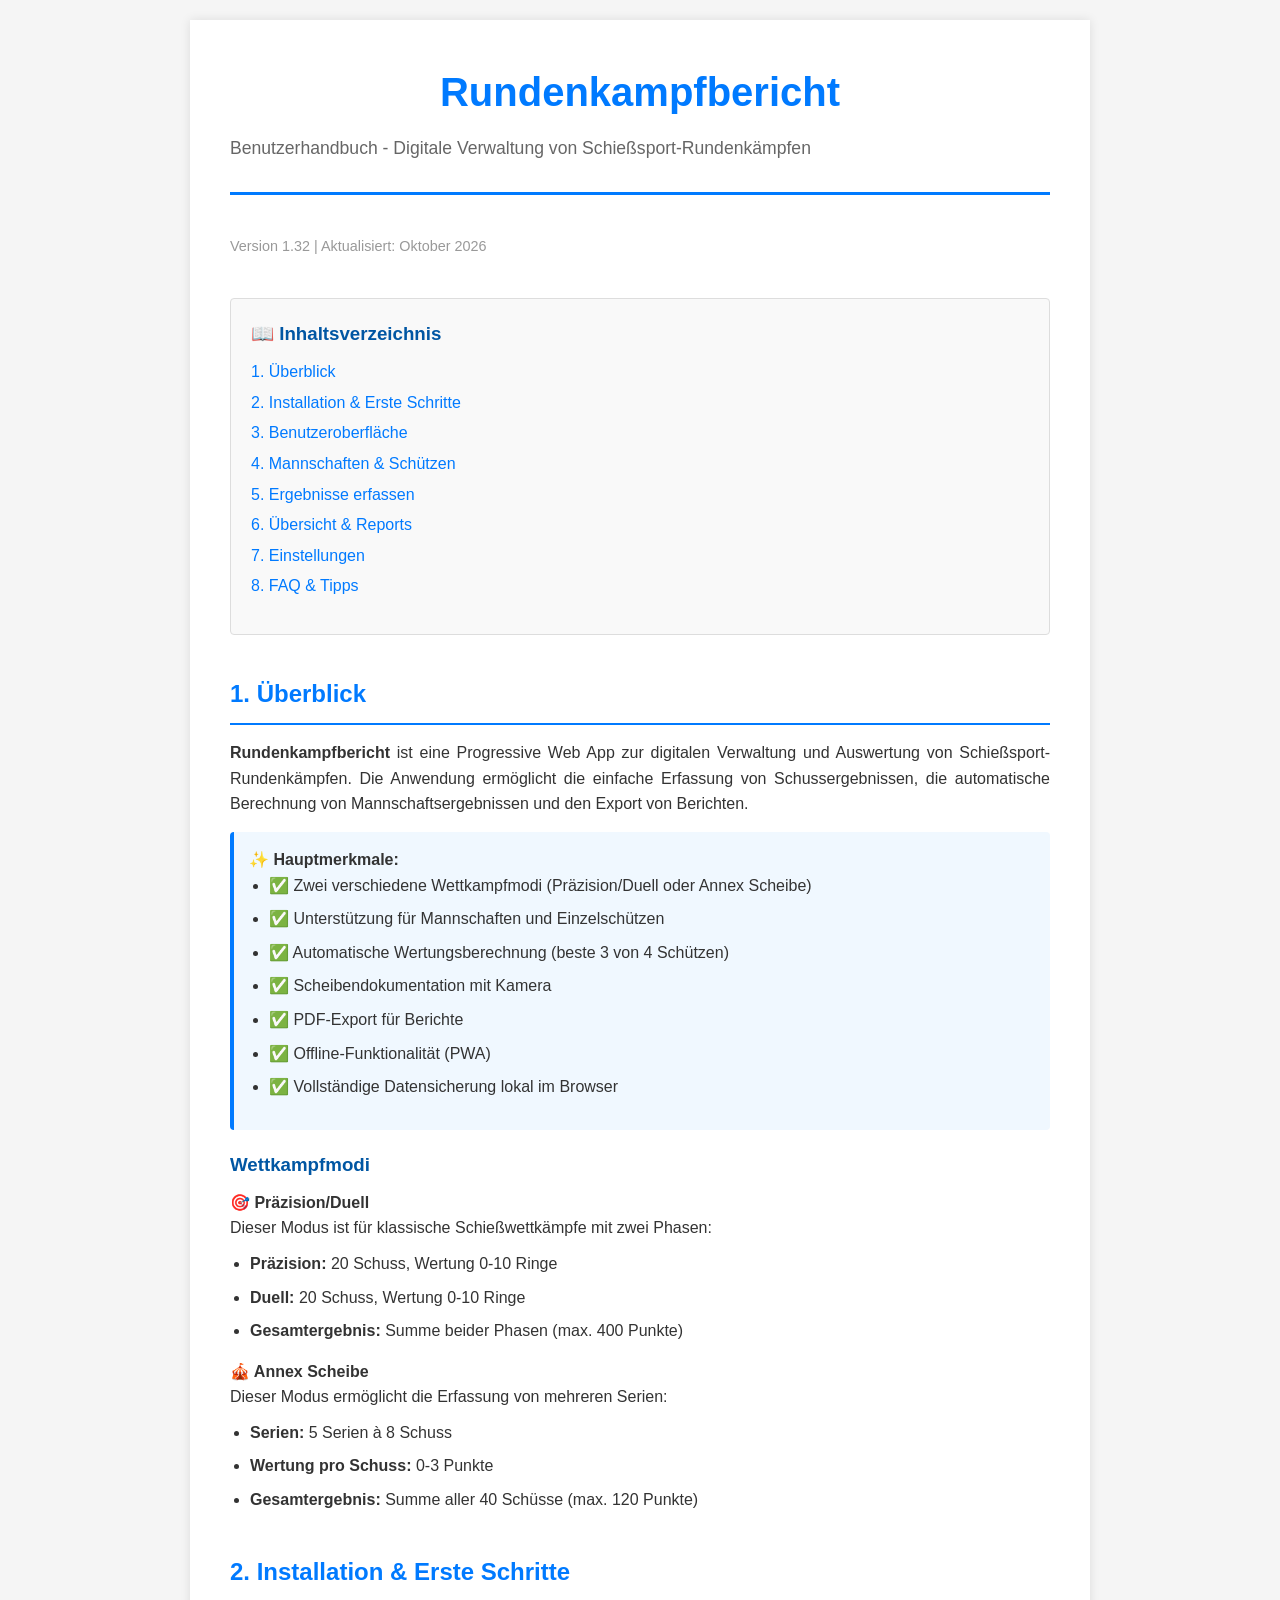
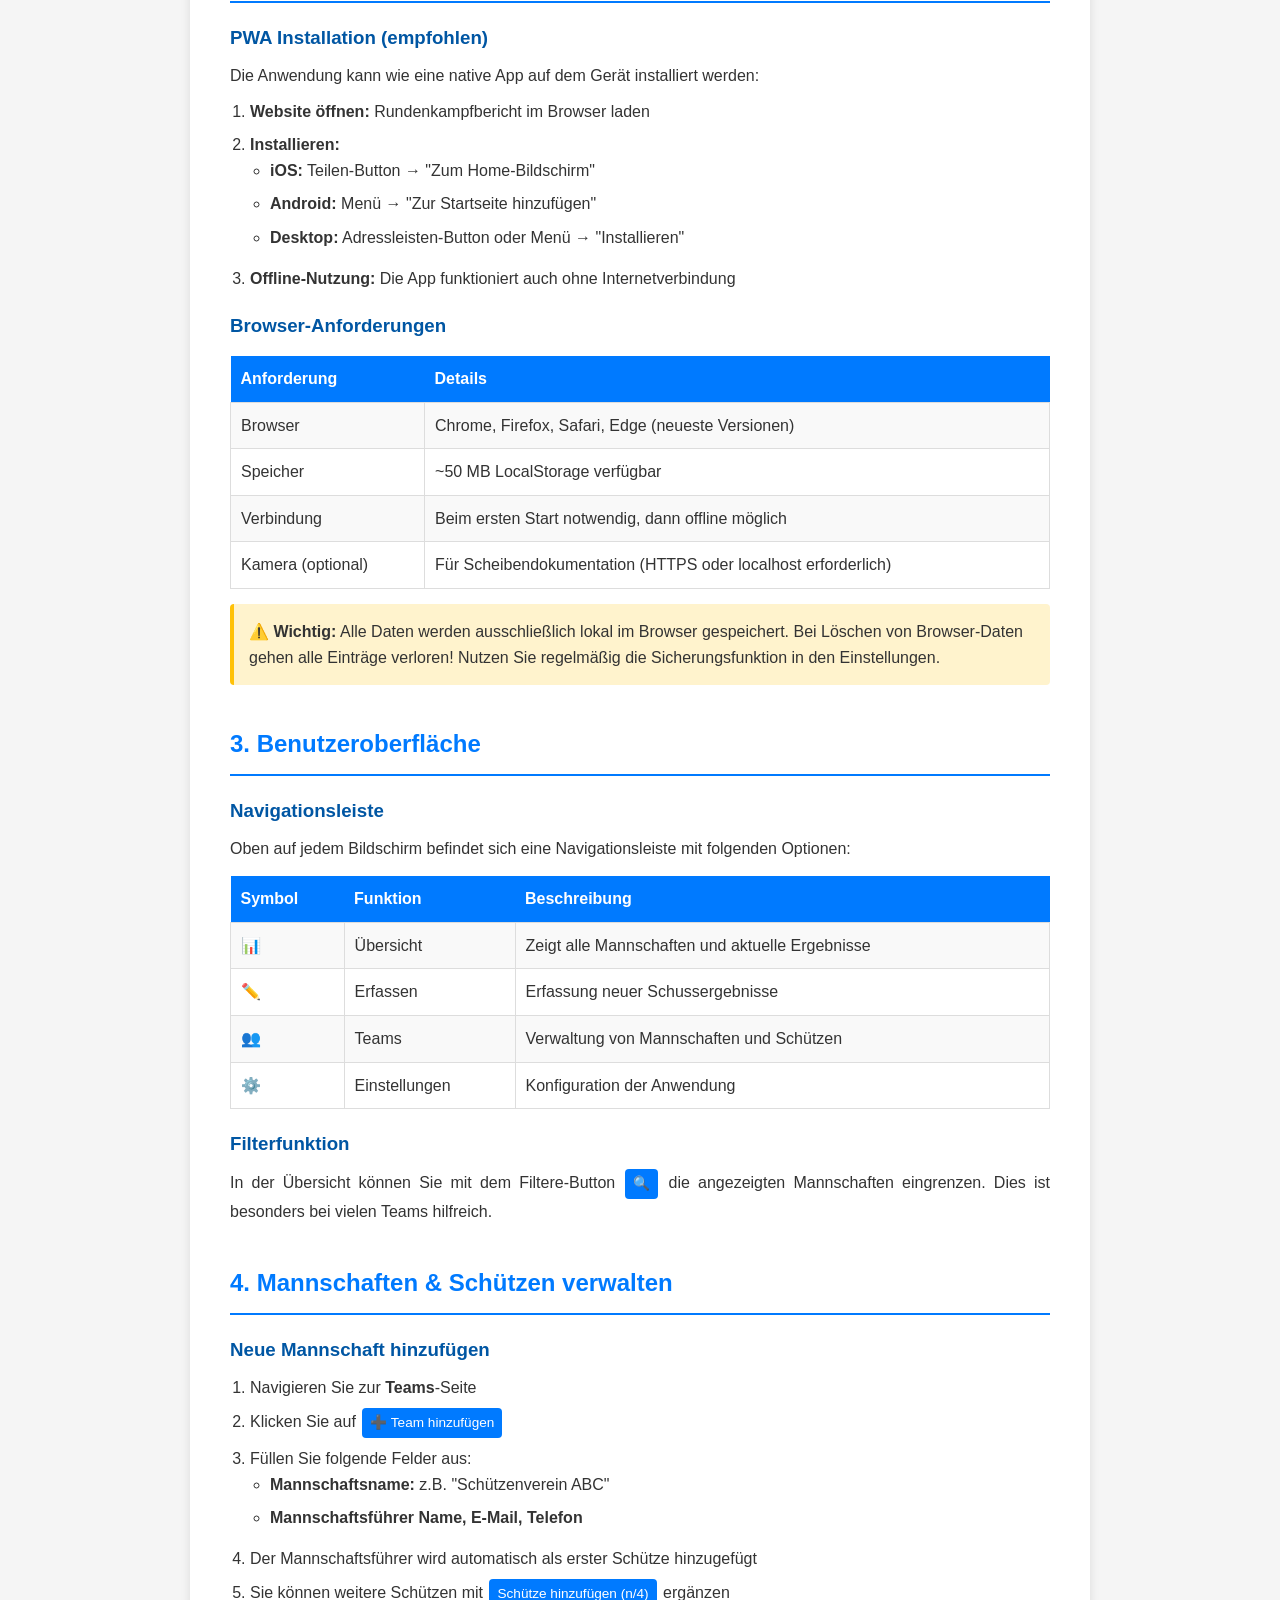
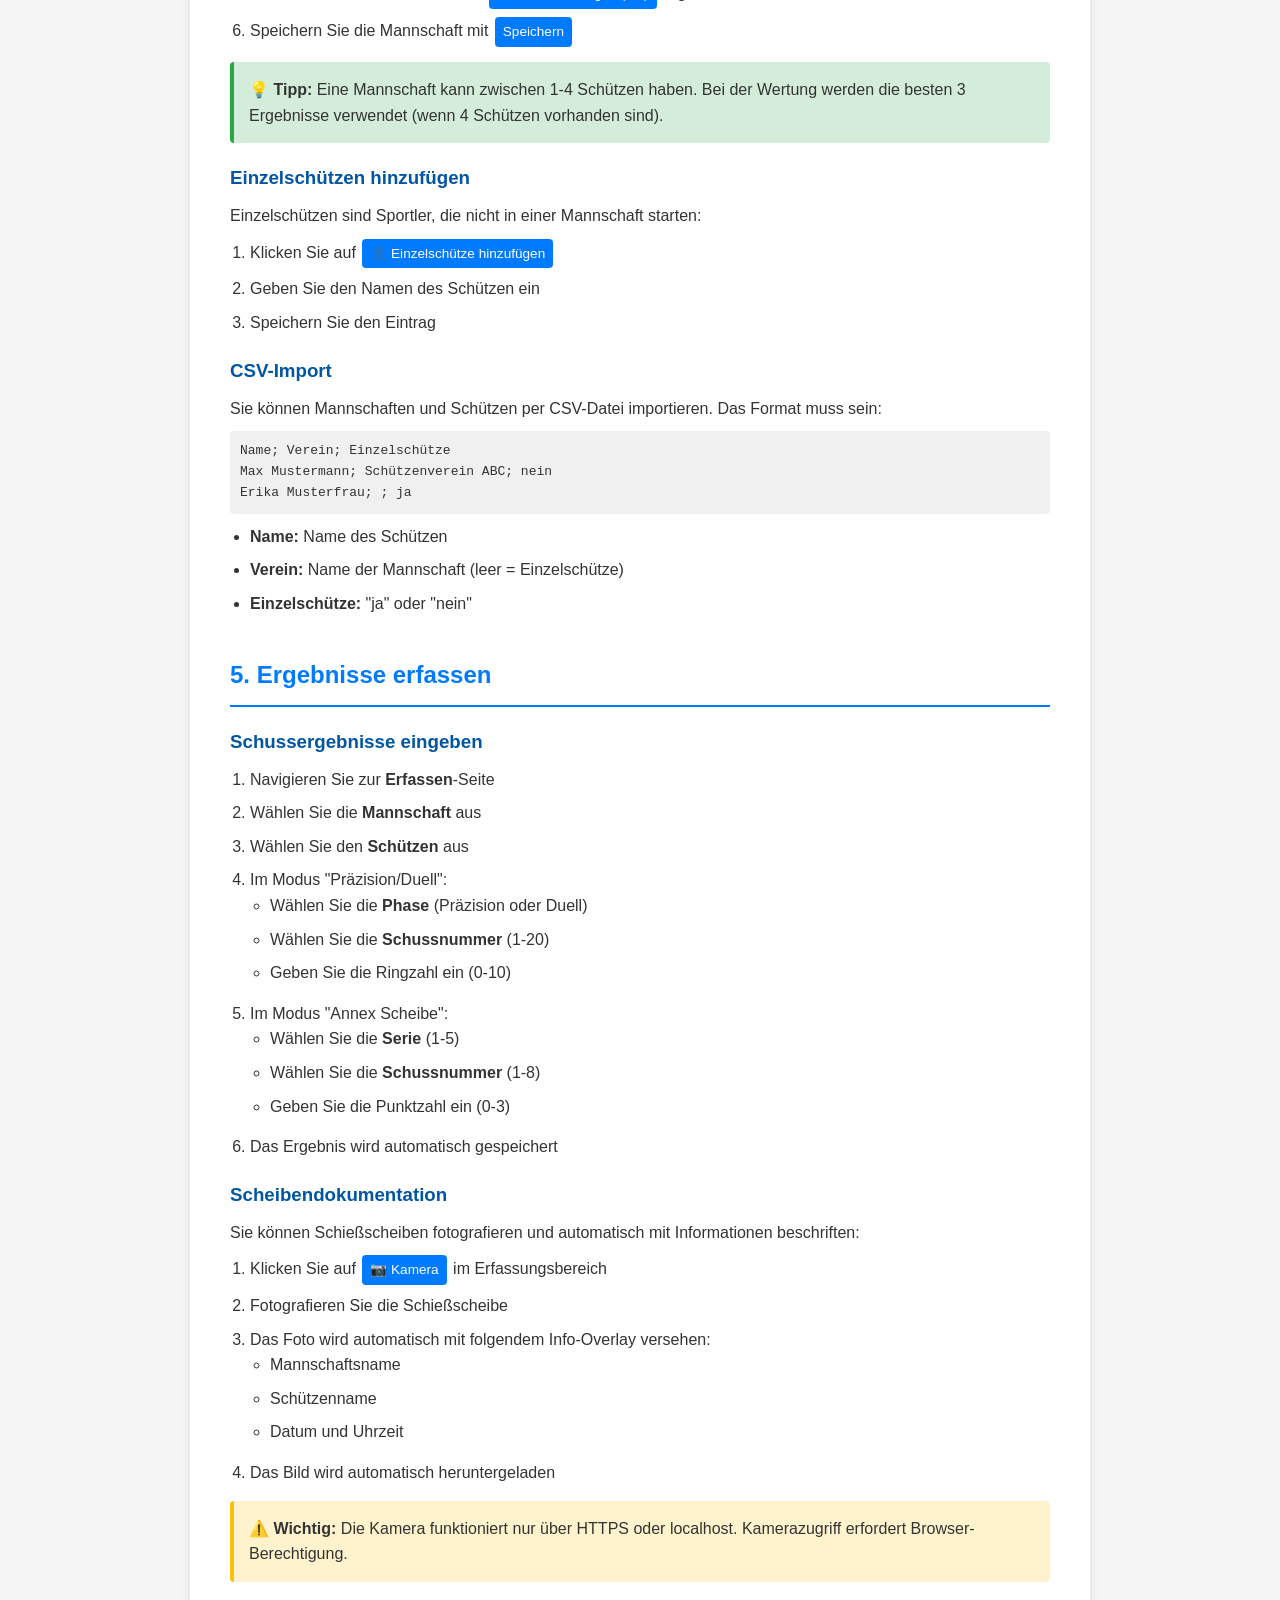
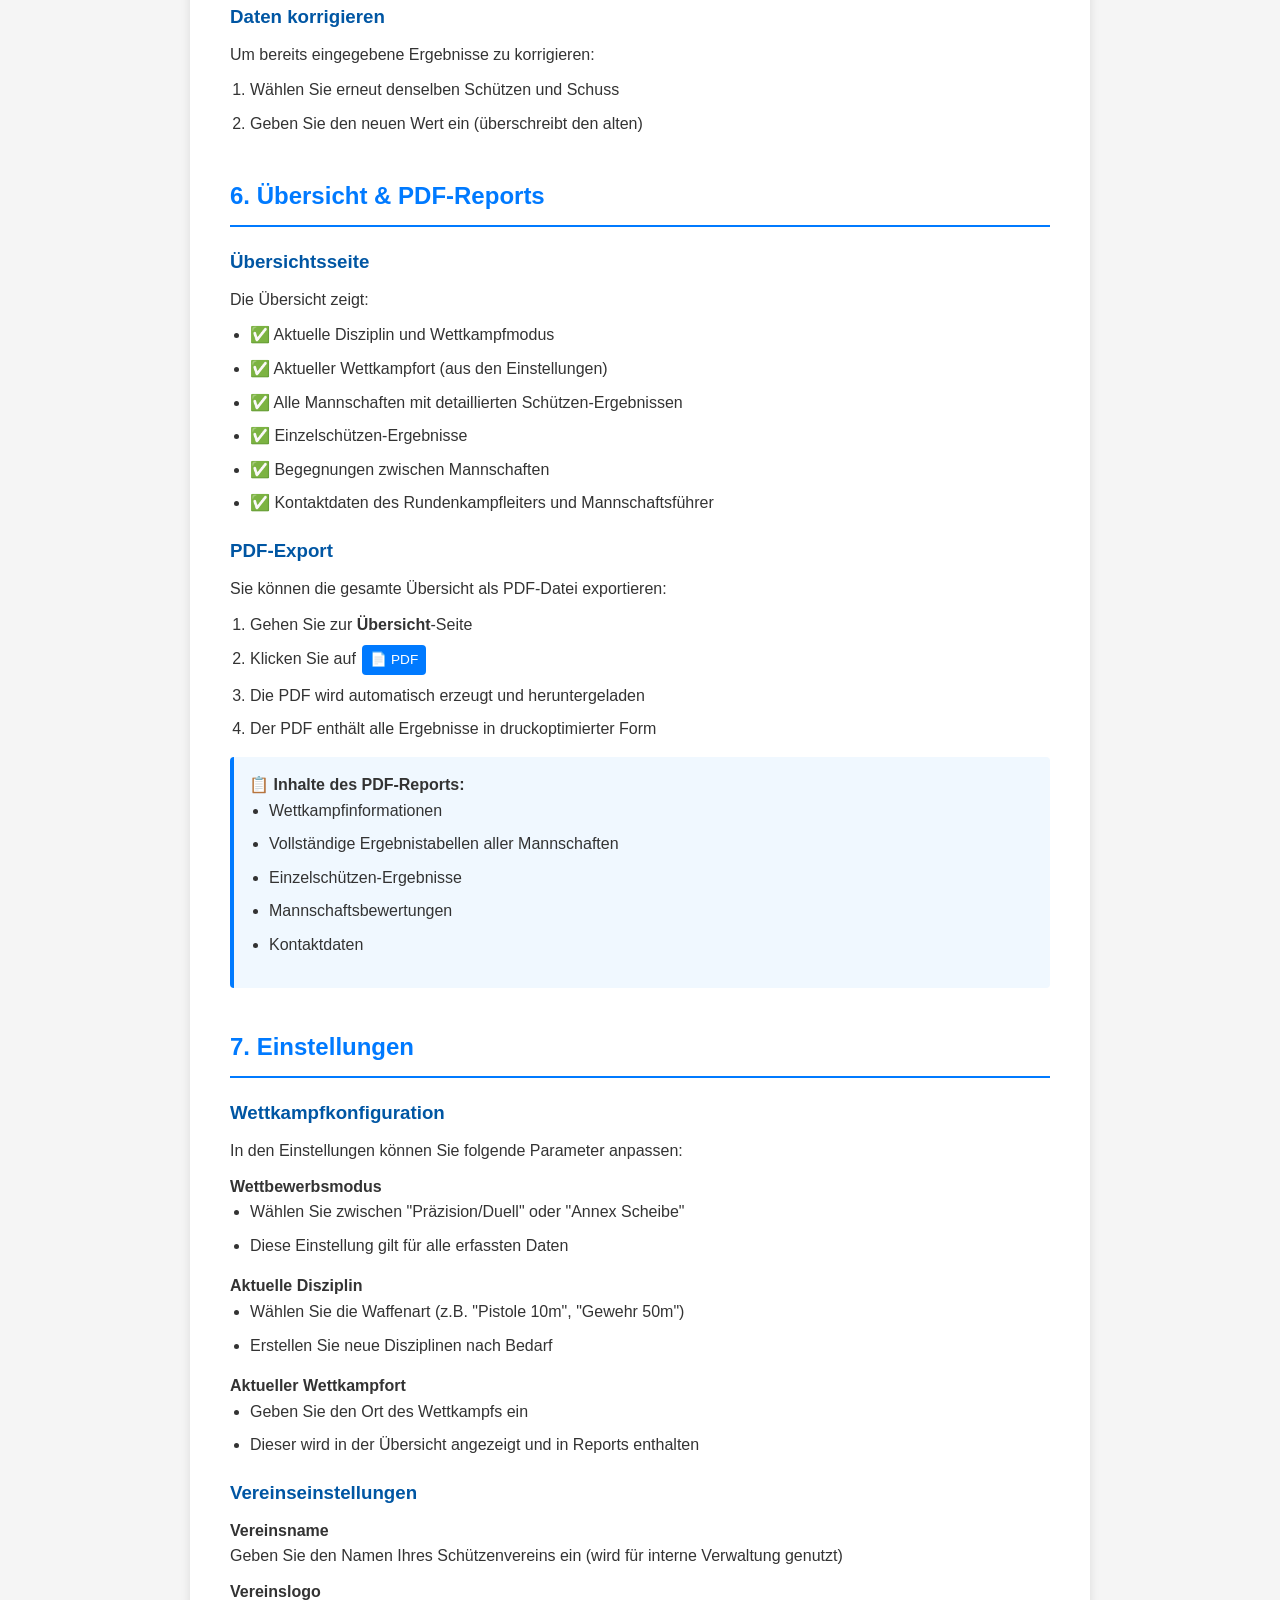
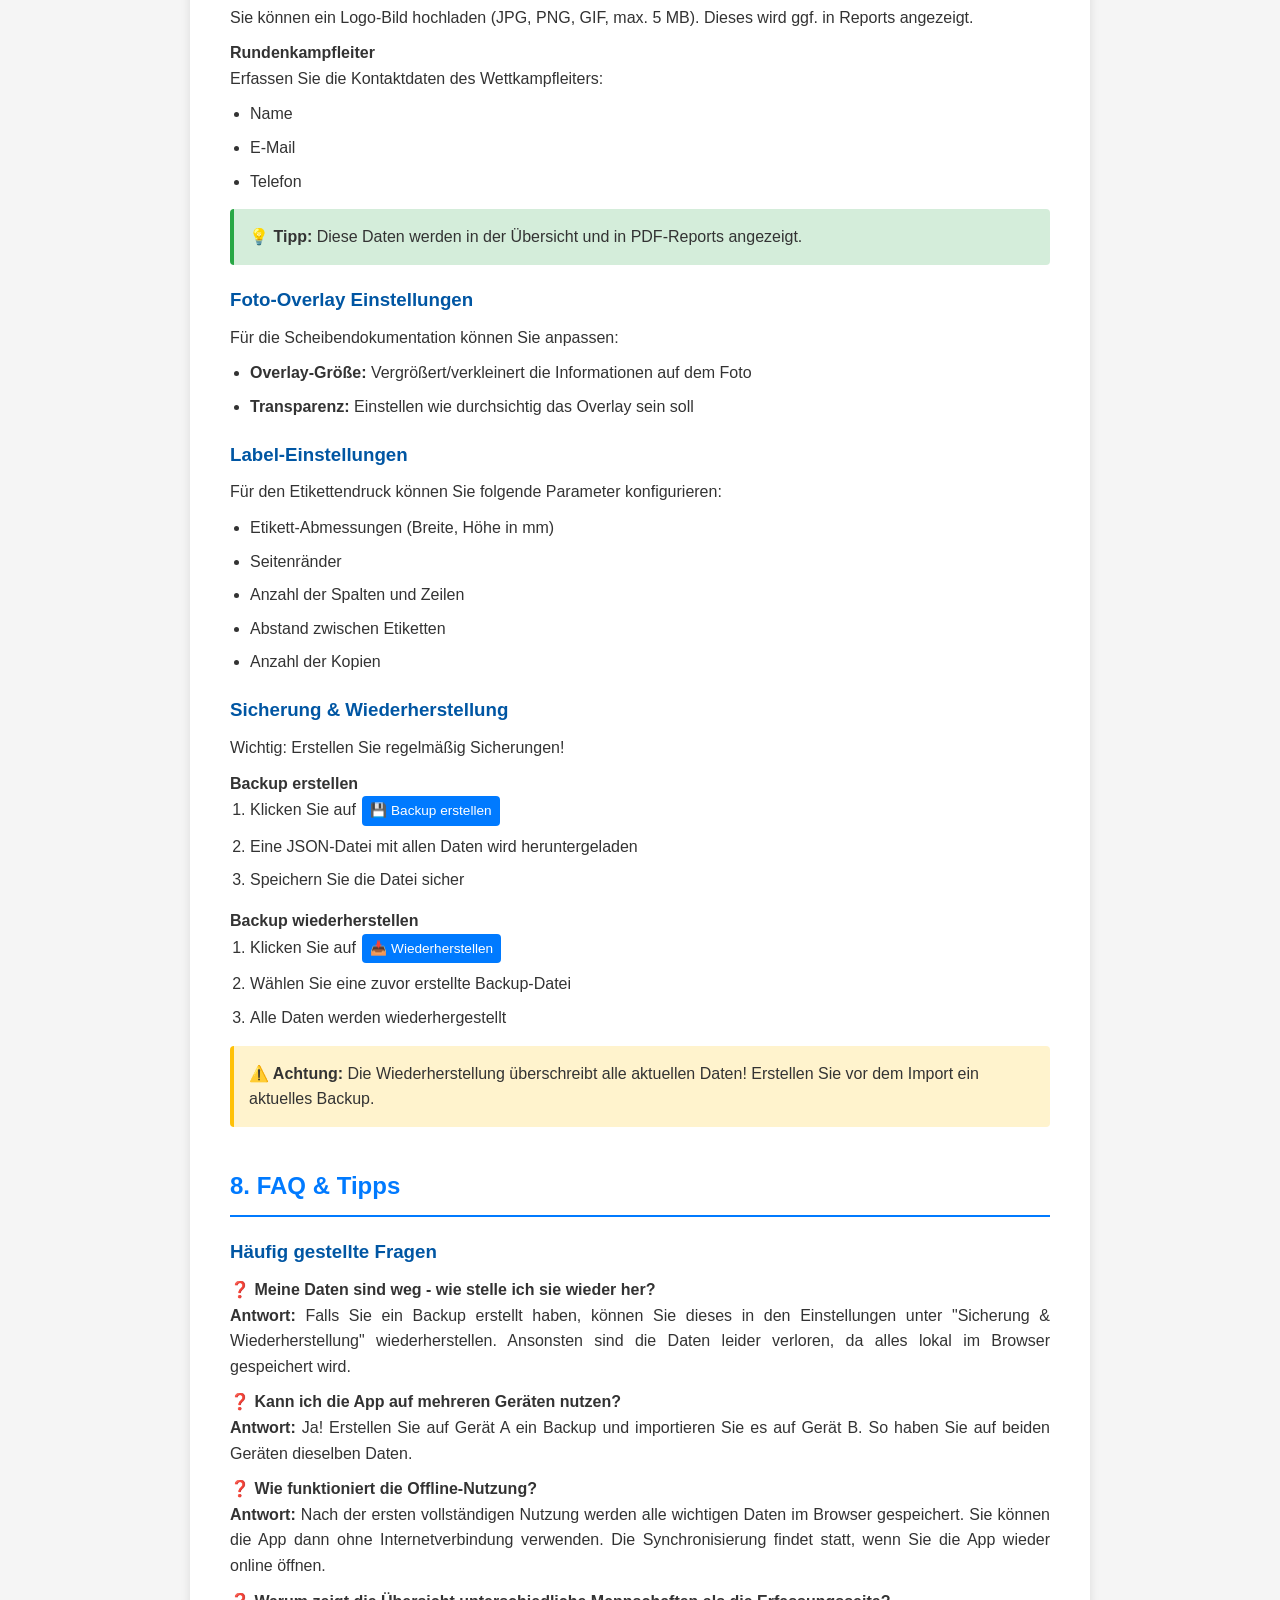
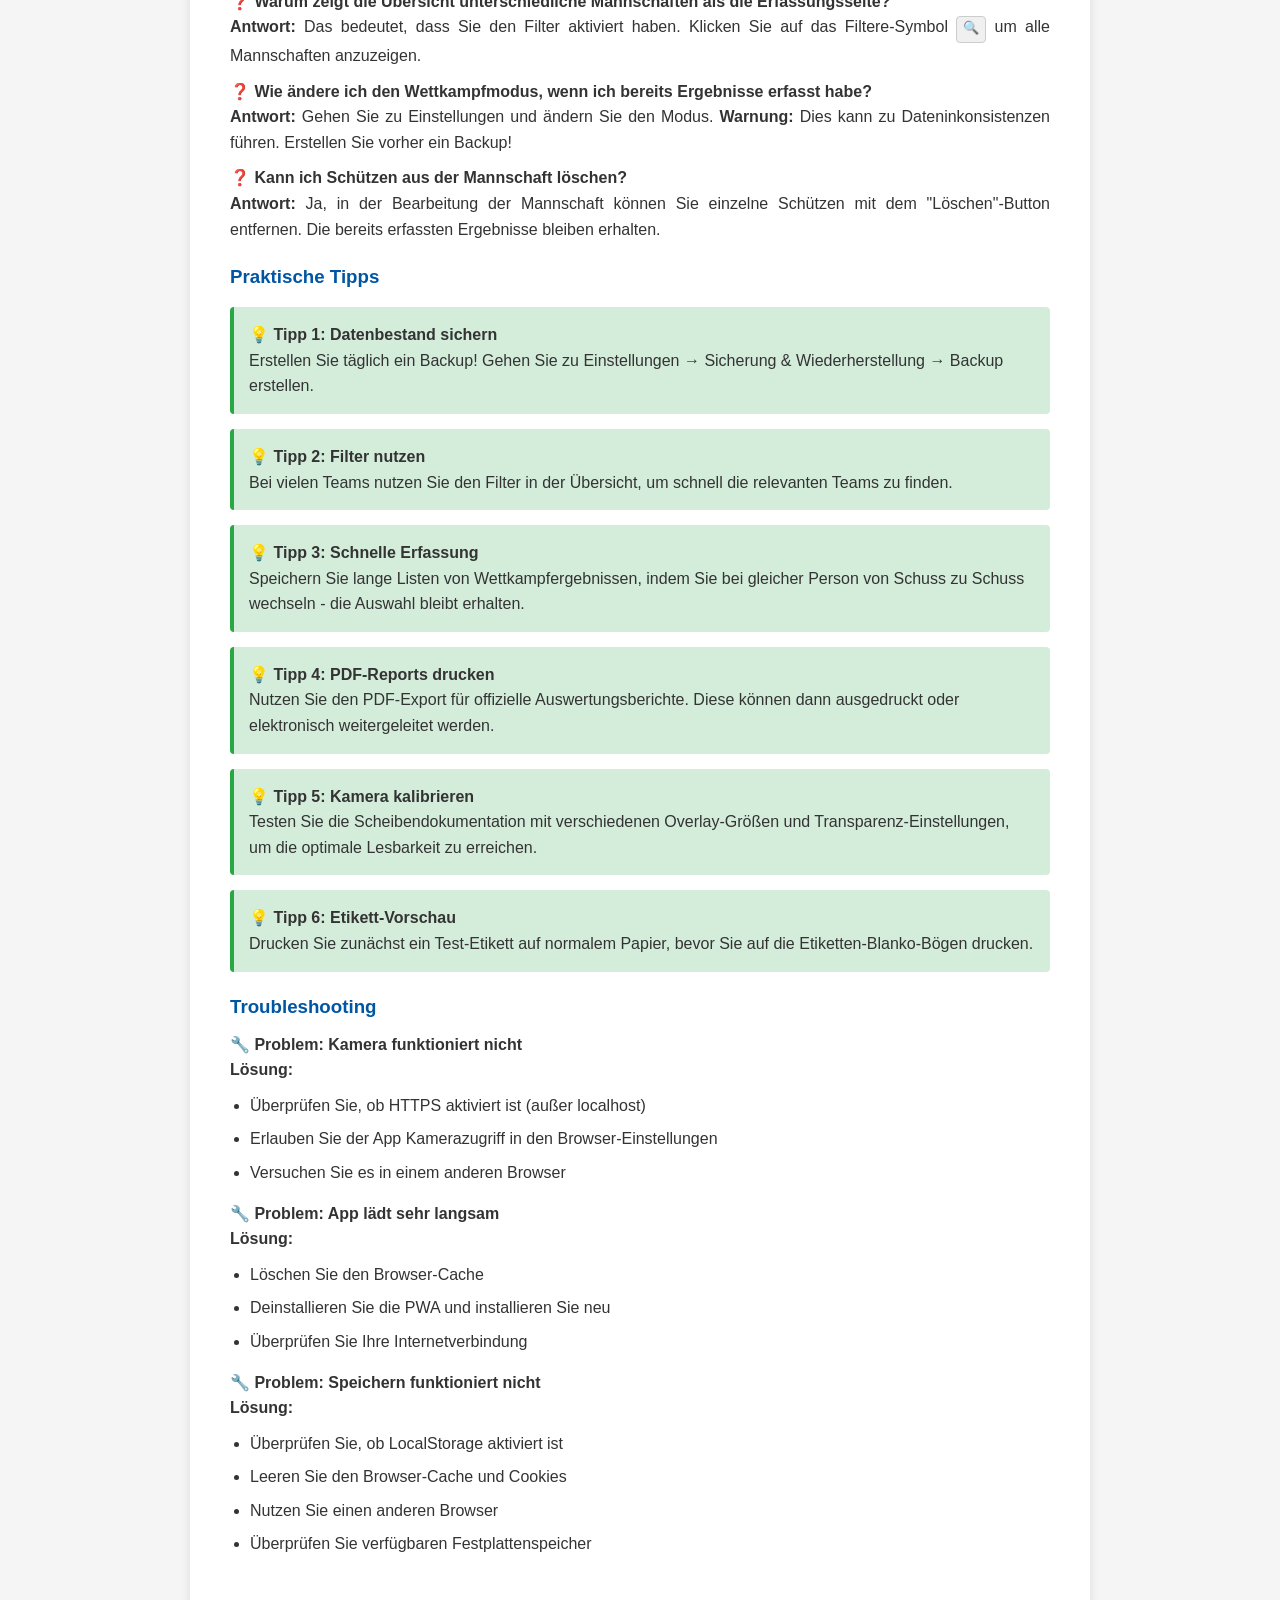
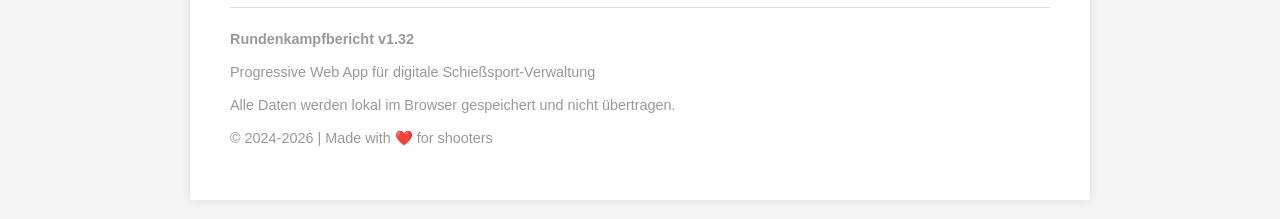
==== BENUTZERHANDBUCH.html @ 36d2d810 "feat: Info-Card mit Wettkampfort und Styling, Rundenkampfleiter-Position angepasst - Wettkampfort in" ====
<!DOCTYPE html>
<html lang="de">
<head>
    <meta charset="UTF-8">
    <meta name="viewport" content="width=device-width, initial-scale=1.0">
    <title>Rundenkampfbericht - Benutzerhandbuch</title>
    <style>
        * {
            margin: 0;
            padding: 0;
            box-sizing: border-box;
        }
        
        body {
            font-family: 'Segoe UI', Tahoma, Geneva, Verdana, sans-serif;
            line-height: 1.6;
            color: #333;
            background: #f5f5f5;
        }
        
        @page {
            size: A4;
            margin: 1.5cm;
        }
        
        .container {
            max-width: 900px;
            margin: 20px auto;
            background: white;
            padding: 40px;
            box-shadow: 0 0 10px rgba(0,0,0,0.1);
        }
        
        .header {
            text-align: center;
            margin-bottom: 40px;
            border-bottom: 3px solid #007AFF;
            padding-bottom: 20px;
        }
        
        .header h1 {
            font-size: 2.5em;
            color: #007AFF;
            margin-bottom: 10px;
        }
        
        .header p {
            font-size: 1.1em;
            color: #666;
        }
        
        .version {
            text-align: center;
            color: #999;
            margin-bottom: 40px;
            font-size: 0.9em;
        }
        
        h2 {
            color: #007AFF;
            margin-top: 30px;
            margin-bottom: 15px;
            padding-bottom: 10px;
            border-bottom: 2px solid #007AFF;
            page-break-after: avoid;
        }
        
        h3 {
            color: #0056a3;
            margin-top: 20px;
            margin-bottom: 10px;
            page-break-after: avoid;
        }
        
        p {
            margin-bottom: 10px;
            text-align: justify;
        }
        
        ul, ol {
            margin-left: 20px;
            margin-bottom: 15px;
        }
        
        li {
            margin-bottom: 8px;
        }
        
        .feature {
            background: #f0f8ff;
            border-left: 4px solid #007AFF;
            padding: 15px;
            margin: 15px 0;
            border-radius: 4px;
        }
        
        .warning {
            background: #fff3cd;
            border-left: 4px solid #ffc107;
            padding: 15px;
            margin: 15px 0;
            border-radius: 4px;
        }
        
        .tip {
            background: #d4edda;
            border-left: 4px solid #28a745;
            padding: 15px;
            margin: 15px 0;
            border-radius: 4px;
        }
        
        table {
            width: 100%;
            border-collapse: collapse;
            margin: 15px 0;
        }
        
        table th {
            background: #007AFF;
            color: white;
            padding: 10px;
            text-align: left;
        }
        
        table td {
            border: 1px solid #ddd;
            padding: 10px;
        }
        
        table tr:nth-child(even) {
            background: #f9f9f9;
        }
        
        .keyboard {
            background: #f0f0f0;
            border: 1px solid #ccc;
            border-radius: 4px;
            padding: 2px 6px;
            font-family: monospace;
            display: inline-block;
        }
        
        .button-label {
            background: #007AFF;
            color: white;
            padding: 4px 8px;
            border-radius: 4px;
            font-size: 0.85em;
            display: inline-block;
            margin: 0 2px;
        }
        
        .page-break {
            page-break-after: always;
            margin: 40px 0;
        }
        
        .toc {
            background: #f9f9f9;
            border: 1px solid #ddd;
            padding: 20px;
            border-radius: 4px;
            margin: 20px 0;
        }
        
        .toc h3 {
            margin-top: 0;
        }
        
        .toc ul {
            list-style: none;
            margin-left: 0;
        }
        
        .toc li {
            margin-bottom: 5px;
        }
        
        .toc a {
            color: #007AFF;
            text-decoration: none;
        }
        
        .toc a:hover {
            text-decoration: underline;
        }
        
        footer {
            text-align: center;
            margin-top: 50px;
            padding-top: 20px;
            border-top: 1px solid #ddd;
            color: #999;
            font-size: 0.9em;
        }
        
        @media print {
            body {
                background: white;
            }
            
            .container {
                box-shadow: none;
                margin: 0;
                padding: 0;
            }
            
            .no-print {
                display: none;
            }
        }
    </style>
</head>
<body>
    <div class="container">
        <div class="header">
            <h1>Rundenkampfbericht</h1>
            <p>Benutzerhandbuch - Digitale Verwaltung von Schießsport-Rundenkämpfen</p>
        </div>
        
        <div class="version">
            <p>Version 1.32 | Aktualisiert: Oktober 2026</p>
        </div>
        
        <div class="toc">
            <h3>📖 Inhaltsverzeichnis</h3>
            <ul>
                <li><a href="#ueberblick">1. Überblick</a></li>
                <li><a href="#installation">2. Installation & Erste Schritte</a></li>
                <li><a href="#oberflaeche">3. Benutzeroberfläche</a></li>
                <li><a href="#teams">4. Mannschaften & Schützen</a></li>
                <li><a href="#erfassung">5. Ergebnisse erfassen</a></li>
                <li><a href="#uebersicht">6. Übersicht & Reports</a></li>
                <li><a href="#einstellungen">7. Einstellungen</a></li>
                <li><a href="#faq">8. FAQ & Tipps</a></li>
            </ul>
        </div>
        
        <div class="page-break"></div>
        
        <!-- 1. ÜBERBLICK -->
        <h2 id="ueberblick">1. Überblick</h2>
        
        <p>
            <strong>Rundenkampfbericht</strong> ist eine Progressive Web App zur digitalen Verwaltung und Auswertung von 
            Schießsport-Rundenkämpfen. Die Anwendung ermöglicht die einfache Erfassung von Schussergebnissen, die 
            automatische Berechnung von Mannschaftsergebnissen und den Export von Berichten.
        </p>
        
        <div class="feature">
            <strong>✨ Hauptmerkmale:</strong>
            <ul>
                <li>✅ Zwei verschiedene Wettkampfmodi (Präzision/Duell oder Annex Scheibe)</li>
                <li>✅ Unterstützung für Mannschaften und Einzelschützen</li>
                <li>✅ Automatische Wertungsberechnung (beste 3 von 4 Schützen)</li>
                <li>✅ Scheibendokumentation mit Kamera</li>
                <li>✅ PDF-Export für Berichte</li>
                <li>✅ Offline-Funktionalität (PWA)</li>
                <li>✅ Vollständige Datensicherung lokal im Browser</li>
            </ul>
        </div>
        
        <h3>Wettkampfmodi</h3>
        
        <h4>🎯 Präzision/Duell</h4>
        <p>Dieser Modus ist für klassische Schießwettkämpfe mit zwei Phasen:</p>
        <ul>
            <li><strong>Präzision:</strong> 20 Schuss, Wertung 0-10 Ringe</li>
            <li><strong>Duell:</strong> 20 Schuss, Wertung 0-10 Ringe</li>
            <li><strong>Gesamtergebnis:</strong> Summe beider Phasen (max. 400 Punkte)</li>
        </ul>
        
        <h4>🎪 Annex Scheibe</h4>
        <p>Dieser Modus ermöglicht die Erfassung von mehreren Serien:</p>
        <ul>
            <li><strong>Serien:</strong> 5 Serien à 8 Schuss</li>
            <li><strong>Wertung pro Schuss:</strong> 0-3 Punkte</li>
            <li><strong>Gesamtergebnis:</strong> Summe aller 40 Schüsse (max. 120 Punkte)</li>
        </ul>
        
        <!-- 2. INSTALLATION -->
        <div class="page-break"></div>
        <h2 id="installation">2. Installation & Erste Schritte</h2>
        
        <h3>PWA Installation (empfohlen)</h3>
        <p>Die Anwendung kann wie eine native App auf dem Gerät installiert werden:</p>
        
        <ol>
            <li><strong>Website öffnen:</strong> Rundenkampfbericht im Browser laden</li>
            <li><strong>Installieren:</strong> 
                <ul>
                    <li><strong>iOS:</strong> Teilen-Button → "Zum Home-Bildschirm"</li>
                    <li><strong>Android:</strong> Menü → "Zur Startseite hinzufügen"</li>
                    <li><strong>Desktop:</strong> Adressleisten-Button oder Menü → "Installieren"</li>
                </ul>
            </li>
            <li><strong>Offline-Nutzung:</strong> Die App funktioniert auch ohne Internetverbindung</li>
        </ol>
        
        <h3>Browser-Anforderungen</h3>
        <table>
            <tr>
                <th>Anforderung</th>
                <th>Details</th>
            </tr>
            <tr>
                <td>Browser</td>
                <td>Chrome, Firefox, Safari, Edge (neueste Versionen)</td>
            </tr>
            <tr>
                <td>Speicher</td>
                <td>~50 MB LocalStorage verfügbar</td>
            </tr>
            <tr>
                <td>Verbindung</td>
                <td>Beim ersten Start notwendig, dann offline möglich</td>
            </tr>
            <tr>
                <td>Kamera (optional)</td>
                <td>Für Scheibendokumentation (HTTPS oder localhost erforderlich)</td>
            </tr>
        </table>
        
        <div class="warning">
            <strong>⚠️ Wichtig:</strong> Alle Daten werden ausschließlich lokal im Browser gespeichert. 
            Bei Löschen von Browser-Daten gehen alle Einträge verloren! Nutzen Sie regelmäßig die 
            Sicherungsfunktion in den Einstellungen.
        </div>
        
        <!-- 3. BENUTZEROBERFLÄCHE -->
        <div class="page-break"></div>
        <h2 id="oberflaeche">3. Benutzeroberfläche</h2>
        
        <h3>Navigationsleiste</h3>
        <p>Oben auf jedem Bildschirm befindet sich eine Navigationsleiste mit folgenden Optionen:</p>
        
        <table>
            <tr>
                <th>Symbol</th>
                <th>Funktion</th>
                <th>Beschreibung</th>
            </tr>
            <tr>
                <td>📊</td>
                <td>Übersicht</td>
                <td>Zeigt alle Mannschaften und aktuelle Ergebnisse</td>
            </tr>
            <tr>
                <td>✏️</td>
                <td>Erfassen</td>
                <td>Erfassung neuer Schussergebnisse</td>
            </tr>
            <tr>
                <td>👥</td>
                <td>Teams</td>
                <td>Verwaltung von Mannschaften und Schützen</td>
            </tr>
            <tr>
                <td>⚙️</td>
                <td>Einstellungen</td>
                <td>Konfiguration der Anwendung</td>
            </tr>
        </table>
        
        <h3>Filterfunktion</h3>
        <p>In der Übersicht können Sie mit dem Filtere-Button <span class="button-label">🔍</span> 
        die angezeigten Mannschaften eingrenzen. Dies ist besonders bei vielen Teams hilfreich.</p>
        
        <!-- 4. TEAMS & SCHÜTZEN -->
        <div class="page-break"></div>
        <h2 id="teams">4. Mannschaften & Schützen verwalten</h2>
        
        <h3>Neue Mannschaft hinzufügen</h3>
        <ol>
            <li>Navigieren Sie zur <strong>Teams</strong>-Seite</li>
            <li>Klicken Sie auf <span class="button-label">➕ Team hinzufügen</span></li>
            <li>Füllen Sie folgende Felder aus:
                <ul>
                    <li><strong>Mannschaftsname:</strong> z.B. "Schützenverein ABC"</li>
                    <li><strong>Mannschaftsführer Name, E-Mail, Telefon</strong></li>
                </ul>
            </li>
            <li>Der Mannschaftsführer wird automatisch als erster Schütze hinzugefügt</li>
            <li>Sie können weitere Schützen mit <span class="button-label">Schütze hinzufügen (n/4)</span> ergänzen</li>
            <li>Speichern Sie die Mannschaft mit <span class="button-label">Speichern</span></li>
        </ol>
        
        <div class="tip">
            <strong>💡 Tipp:</strong> Eine Mannschaft kann zwischen 1-4 Schützen haben. 
            Bei der Wertung werden die besten 3 Ergebnisse verwendet (wenn 4 Schützen vorhanden sind).
        </div>
        
        <h3>Einzelschützen hinzufügen</h3>
        <p>Einzelschützen sind Sportler, die nicht in einer Mannschaft starten:</p>
        <ol>
            <li>Klicken Sie auf <span class="button-label">👤 Einzelschütze hinzufügen</span></li>
            <li>Geben Sie den Namen des Schützen ein</li>
            <li>Speichern Sie den Eintrag</li>
        </ol>
        
        <h3>CSV-Import</h3>
        <p>Sie können Mannschaften und Schützen per CSV-Datei importieren. Das Format muss sein:</p>
        <p style="font-family: monospace; background: #f0f0f0; padding: 10px; border-radius: 4px;">
            Name; Verein; Einzelschütze<br>
            Max Mustermann; Schützenverein ABC; nein<br>
            Erika Musterfrau; ; ja
        </p>
        
        <ul>
            <li><strong>Name:</strong> Name des Schützen</li>
            <li><strong>Verein:</strong> Name der Mannschaft (leer = Einzelschütze)</li>
            <li><strong>Einzelschütze:</strong> "ja" oder "nein"</li>
        </ul>
        
        <!-- 5. ERGEBNISSE ERFASSEN -->
        <div class="page-break"></div>
        <h2 id="erfassung">5. Ergebnisse erfassen</h2>
        
        <h3>Schussergebnisse eingeben</h3>
        <ol>
            <li>Navigieren Sie zur <strong>Erfassen</strong>-Seite</li>
            <li>Wählen Sie die <strong>Mannschaft</strong> aus</li>
            <li>Wählen Sie den <strong>Schützen</strong> aus</li>
            <li>Im Modus "Präzision/Duell":
                <ul>
                    <li>Wählen Sie die <strong>Phase</strong> (Präzision oder Duell)</li>
                    <li>Wählen Sie die <strong>Schussnummer</strong> (1-20)</li>
                    <li>Geben Sie die Ringzahl ein (0-10)</li>
                </ul>
            </li>
            <li>Im Modus "Annex Scheibe":
                <ul>
                    <li>Wählen Sie die <strong>Serie</strong> (1-5)</li>
                    <li>Wählen Sie die <strong>Schussnummer</strong> (1-8)</li>
                    <li>Geben Sie die Punktzahl ein (0-3)</li>
                </ul>
            </li>
            <li>Das Ergebnis wird automatisch gespeichert</li>
        </ol>
        
        <h3>Scheibendokumentation</h3>
        <p>Sie können Schießscheiben fotografieren und automatisch mit Informationen beschriften:</p>
        
        <ol>
            <li>Klicken Sie auf <span class="button-label">📷 Kamera</span> im Erfassungsbereich</li>
            <li>Fotografieren Sie die Schießscheibe</li>
            <li>Das Foto wird automatisch mit folgendem Info-Overlay versehen:
                <ul>
                    <li>Mannschaftsname</li>
                    <li>Schützenname</li>
                    <li>Datum und Uhrzeit</li>
                </ul>
            </li>
            <li>Das Bild wird automatisch heruntergeladen</li>
        </ol>
        
        <div class="warning">
            <strong>⚠️ Wichtig:</strong> Die Kamera funktioniert nur über HTTPS oder localhost. 
            Kamerazugriff erfordert Browser-Berechtigung.
        </div>
        
        <h3>Daten korrigieren</h3>
        <p>Um bereits eingegebene Ergebnisse zu korrigieren:</p>
        <ol>
            <li>Wählen Sie erneut denselben Schützen und Schuss</li>
            <li>Geben Sie den neuen Wert ein (überschreibt den alten)</li>
        </ol>
        
        <!-- 6. ÜBERSICHT & REPORTS -->
        <div class="page-break"></div>
        <h2 id="uebersicht">6. Übersicht & PDF-Reports</h2>
        
        <h3>Übersichtsseite</h3>
        <p>Die Übersicht zeigt:</p>
        <ul>
            <li>✅ Aktuelle Disziplin und Wettkampfmodus</li>
            <li>✅ Aktueller Wettkampfort (aus den Einstellungen)</li>
            <li>✅ Alle Mannschaften mit detaillierten Schützen-Ergebnissen</li>
            <li>✅ Einzelschützen-Ergebnisse</li>
            <li>✅ Begegnungen zwischen Mannschaften</li>
            <li>✅ Kontaktdaten des Rundenkampfleiters und Mannschaftsführer</li>
        </ul>
        
        <h3>PDF-Export</h3>
        <p>Sie können die gesamte Übersicht als PDF-Datei exportieren:</p>
        <ol>
            <li>Gehen Sie zur <strong>Übersicht</strong>-Seite</li>
            <li>Klicken Sie auf <span class="button-label">📄 PDF</span></li>
            <li>Die PDF wird automatisch erzeugt und heruntergeladen</li>
            <li>Der PDF enthält alle Ergebnisse in druckoptimierter Form</li>
        </ol>
        
        <div class="feature">
            <strong>📋 Inhalte des PDF-Reports:</strong>
            <ul>
                <li>Wettkampfinformationen</li>
                <li>Vollständige Ergebnistabellen aller Mannschaften</li>
                <li>Einzelschützen-Ergebnisse</li>
                <li>Mannschaftsbewertungen</li>
                <li>Kontaktdaten</li>
            </ul>
        </div>
        
        <!-- 7. EINSTELLUNGEN -->
        <div class="page-break"></div>
        <h2 id="einstellungen">7. Einstellungen</h2>
        
        <h3>Wettkampfkonfiguration</h3>
        <p>In den Einstellungen können Sie folgende Parameter anpassen:</p>
        
        <h4>Wettbewerbsmodus</h4>
        <ul>
            <li>Wählen Sie zwischen "Präzision/Duell" oder "Annex Scheibe"</li>
            <li>Diese Einstellung gilt für alle erfassten Daten</li>
        </ul>
        
        <h4>Aktuelle Disziplin</h4>
        <ul>
            <li>Wählen Sie die Waffenart (z.B. "Pistole 10m", "Gewehr 50m")</li>
            <li>Erstellen Sie neue Disziplinen nach Bedarf</li>
        </ul>
        
        <h4>Aktueller Wettkampfort</h4>
        <ul>
            <li>Geben Sie den Ort des Wettkampfs ein</li>
            <li>Dieser wird in der Übersicht angezeigt und in Reports enthalten</li>
        </ul>
        
        <h3>Vereinseinstellungen</h3>
        
        <h4>Vereinsname</h4>
        <p>Geben Sie den Namen Ihres Schützenvereins ein (wird für interne Verwaltung genutzt)</p>
        
        <h4>Vereinslogo</h4>
        <p>Sie können ein Logo-Bild hochladen (JPG, PNG, GIF, max. 5 MB). Dieses wird ggf. in Reports angezeigt.</p>
        
        <h4>Rundenkampfleiter</h4>
        <p>Erfassen Sie die Kontaktdaten des Wettkampfleiters:</p>
        <ul>
            <li>Name</li>
            <li>E-Mail</li>
            <li>Telefon</li>
        </ul>
        
        <div class="tip">
            <strong>💡 Tipp:</strong> Diese Daten werden in der Übersicht und in PDF-Reports angezeigt.
        </div>
        
        <h3>Foto-Overlay Einstellungen</h3>
        <p>Für die Scheibendokumentation können Sie anpassen:</p>
        <ul>
            <li><strong>Overlay-Größe:</strong> Vergrößert/verkleinert die Informationen auf dem Foto</li>
            <li><strong>Transparenz:</strong> Einstellen wie durchsichtig das Overlay sein soll</li>
        </ul>
        
        <h3>Label-Einstellungen</h3>
        <p>Für den Etikettendruck können Sie folgende Parameter konfigurieren:</p>
        <ul>
            <li>Etikett-Abmessungen (Breite, Höhe in mm)</li>
            <li>Seitenränder</li>
            <li>Anzahl der Spalten und Zeilen</li>
            <li>Abstand zwischen Etiketten</li>
            <li>Anzahl der Kopien</li>
        </ul>
        
        <h3>Sicherung & Wiederherstellung</h3>
        <p>Wichtig: Erstellen Sie regelmäßig Sicherungen!</p>
        
        <h4>Backup erstellen</h4>
        <ol>
            <li>Klicken Sie auf <span class="button-label">💾 Backup erstellen</span></li>
            <li>Eine JSON-Datei mit allen Daten wird heruntergeladen</li>
            <li>Speichern Sie die Datei sicher</li>
        </ol>
        
        <h4>Backup wiederherstellen</h4>
        <ol>
            <li>Klicken Sie auf <span class="button-label">📥 Wiederherstellen</span></li>
            <li>Wählen Sie eine zuvor erstellte Backup-Datei</li>
            <li>Alle Daten werden wiederhergestellt</li>
        </ol>
        
        <div class="warning">
            <strong>⚠️ Achtung:</strong> Die Wiederherstellung überschreibt alle aktuellen Daten! 
            Erstellen Sie vor dem Import ein aktuelles Backup.
        </div>
        
        <!-- 8. FAQ & TIPPS -->
        <div class="page-break"></div>
        <h2 id="faq">8. FAQ & Tipps</h2>
        
        <h3>Häufig gestellte Fragen</h3>
        
        <h4>❓ Meine Daten sind weg - wie stelle ich sie wieder her?</h4>
        <p><strong>Antwort:</strong> Falls Sie ein Backup erstellt haben, können Sie dieses in den Einstellungen 
        unter "Sicherung & Wiederherstellung" wiederherstellen. Ansonsten sind die Daten leider verloren, 
        da alles lokal im Browser gespeichert wird.</p>
        
        <h4>❓ Kann ich die App auf mehreren Geräten nutzen?</h4>
        <p><strong>Antwort:</strong> Ja! Erstellen Sie auf Gerät A ein Backup und importieren Sie es auf Gerät B. 
        So haben Sie auf beiden Geräten dieselben Daten.</p>
        
        <h4>❓ Wie funktioniert die Offline-Nutzung?</h4>
        <p><strong>Antwort:</strong> Nach der ersten vollständigen Nutzung werden alle wichtigen Daten im Browser 
        gespeichert. Sie können die App dann ohne Internetverbindung verwenden. Die Synchronisierung findet statt, 
        wenn Sie die App wieder online öffnen.</p>
        
        <h4>❓ Warum zeigt die Übersicht unterschiedliche Mannschaften als die Erfassungsseite?</h4>
        <p><strong>Antwort:</strong> Das bedeutet, dass Sie den Filter aktiviert haben. Klicken Sie auf das 
        Filtere-Symbol <span class="keyboard">🔍</span> um alle Mannschaften anzuzeigen.</p>
        
        <h4>❓ Wie ändere ich den Wettkampfmodus, wenn ich bereits Ergebnisse erfasst habe?</h4>
        <p><strong>Antwort:</strong> Gehen Sie zu Einstellungen und ändern Sie den Modus. 
        <strong>Warnung:</strong> Dies kann zu Dateninkonsistenzen führen. Erstellen Sie vorher ein Backup!</p>
        
        <h4>❓ Kann ich Schützen aus der Mannschaft löschen?</h4>
        <p><strong>Antwort:</strong> Ja, in der Bearbeitung der Mannschaft können Sie einzelne Schützen mit dem 
        "Löschen"-Button entfernen. Die bereits erfassten Ergebnisse bleiben erhalten.</p>
        
        <h3>Praktische Tipps</h3>
        
        <div class="tip">
            <strong>💡 Tipp 1: Datenbestand sichern</strong><br>
            Erstellen Sie täglich ein Backup! Gehen Sie zu Einstellungen → Sicherung & Wiederherstellung → 
            Backup erstellen.
        </div>
        
        <div class="tip">
            <strong>💡 Tipp 2: Filter nutzen</strong><br>
            Bei vielen Teams nutzen Sie den Filter in der Übersicht, um schnell die relevanten Teams zu finden.
        </div>
        
        <div class="tip">
            <strong>💡 Tipp 3: Schnelle Erfassung</strong><br>
            Speichern Sie lange Listen von Wettkampfergebnissen, indem Sie bei gleicher Person von Schuss zu 
            Schuss wechseln - die Auswahl bleibt erhalten.
        </div>
        
        <div class="tip">
            <strong>💡 Tipp 4: PDF-Reports drucken</strong><br>
            Nutzen Sie den PDF-Export für offizielle Auswertungsberichte. Diese können dann ausgedruckt oder 
            elektronisch weitergeleitet werden.
        </div>
        
        <div class="tip">
            <strong>💡 Tipp 5: Kamera kalibrieren</strong><br>
            Testen Sie die Scheibendokumentation mit verschiedenen Overlay-Größen und Transparenz-Einstellungen, 
            um die optimale Lesbarkeit zu erreichen.
        </div>
        
        <div class="tip">
            <strong>💡 Tipp 6: Etikett-Vorschau</strong><br>
            Drucken Sie zunächst ein Test-Etikett auf normalem Papier, bevor Sie auf die Etiketten-Blanko-Bögen drucken.
        </div>
        
        <h3>Troubleshooting</h3>
        
        <h4>🔧 Problem: Kamera funktioniert nicht</h4>
        <p><strong>Lösung:</strong></p>
        <ul>
            <li>Überprüfen Sie, ob HTTPS aktiviert ist (außer localhost)</li>
            <li>Erlauben Sie der App Kamerazugriff in den Browser-Einstellungen</li>
            <li>Versuchen Sie es in einem anderen Browser</li>
        </ul>
        
        <h4>🔧 Problem: App lädt sehr langsam</h4>
        <p><strong>Lösung:</strong></p>
        <ul>
            <li>Löschen Sie den Browser-Cache</li>
            <li>Deinstallieren Sie die PWA und installieren Sie neu</li>
            <li>Überprüfen Sie Ihre Internetverbindung</li>
        </ul>
        
        <h4>🔧 Problem: Speichern funktioniert nicht</h4>
        <p><strong>Lösung:</strong></p>
        <ul>
            <li>Überprüfen Sie, ob LocalStorage aktiviert ist</li>
            <li>Leeren Sie den Browser-Cache und Cookies</li>
            <li>Nutzen Sie einen anderen Browser</li>
            <li>Überprüfen Sie verfügbaren Festplattenspeicher</li>
        </ul>
        
        <!-- FOOTER -->
        <div class="page-break"></div>
        <footer>
            <p><strong>Rundenkampfbericht v1.32</strong></p>
            <p>Progressive Web App für digitale Schießsport-Verwaltung</p>
            <p>Alle Daten werden lokal im Browser gespeichert und nicht übertragen.</p>
            <p>© 2024-2026 | Made with ❤️ for shooters</p>
        </footer>
    </div>
</body>
</html>
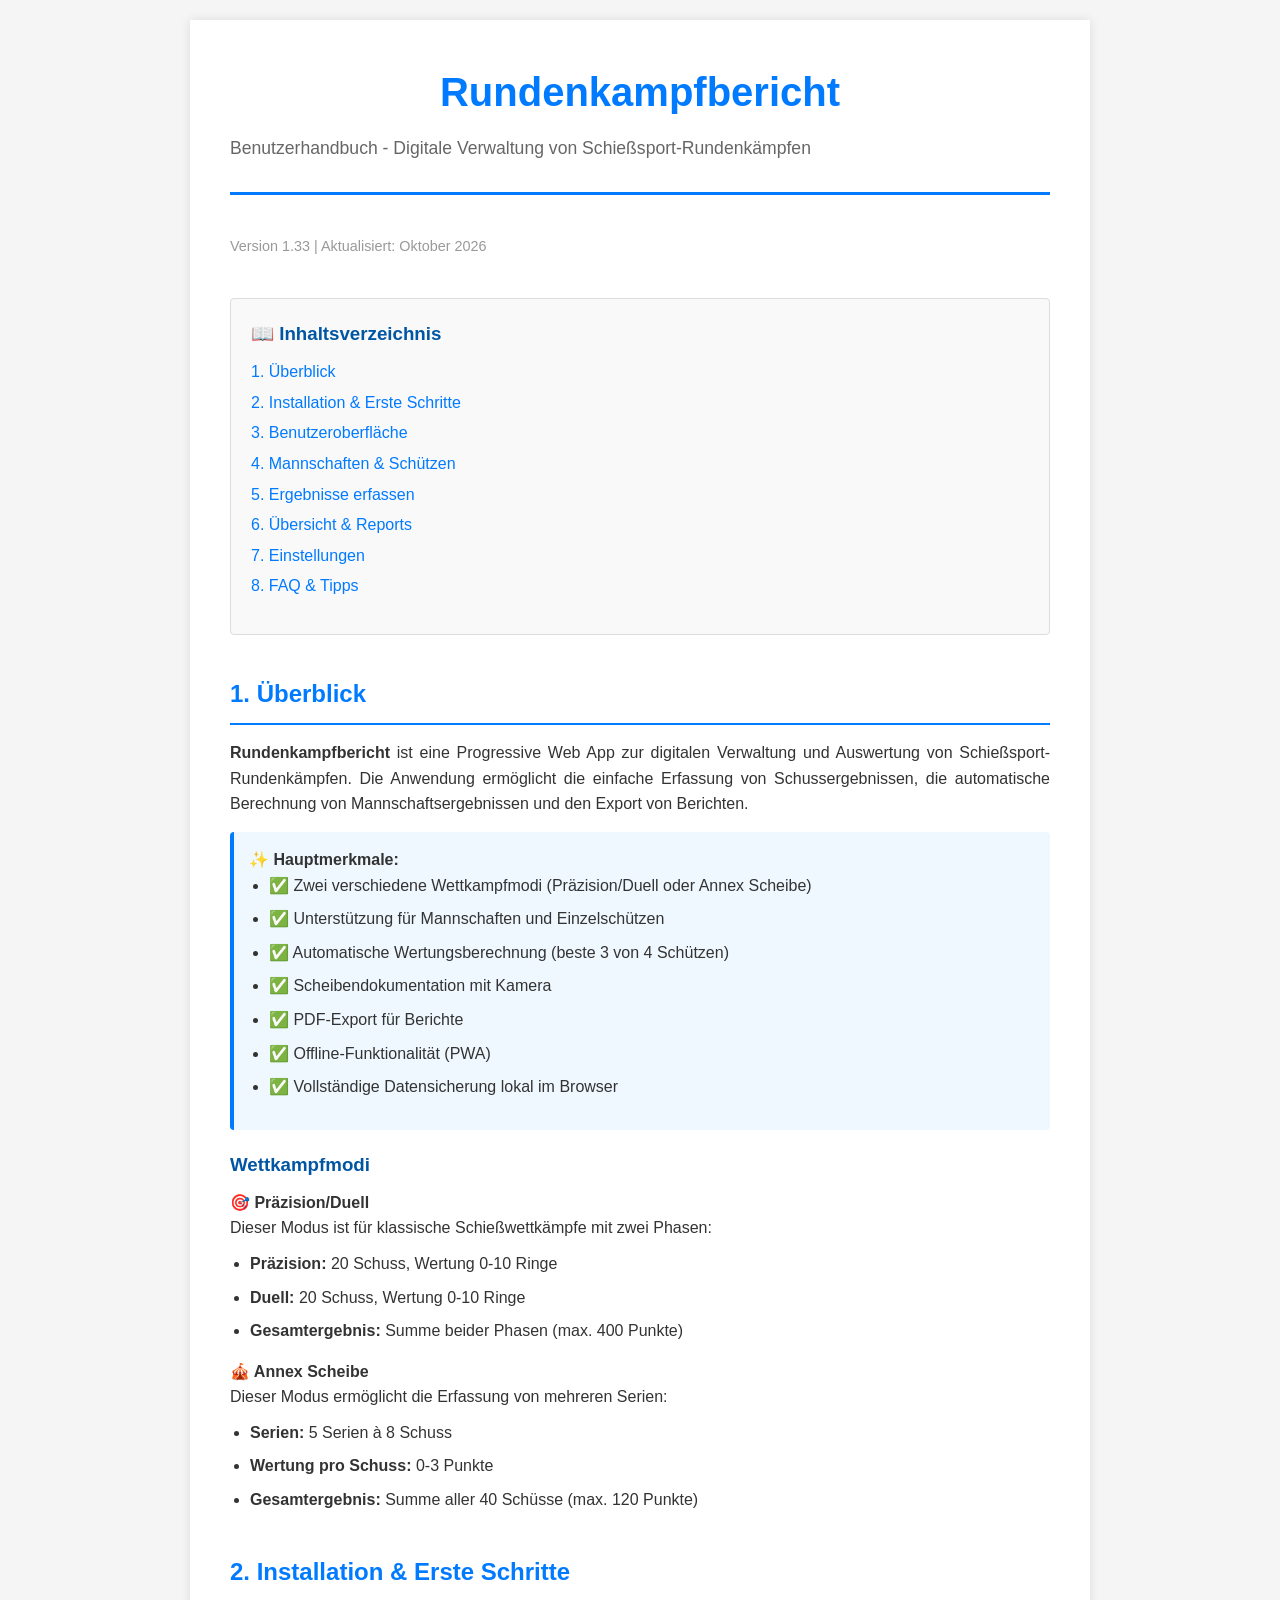
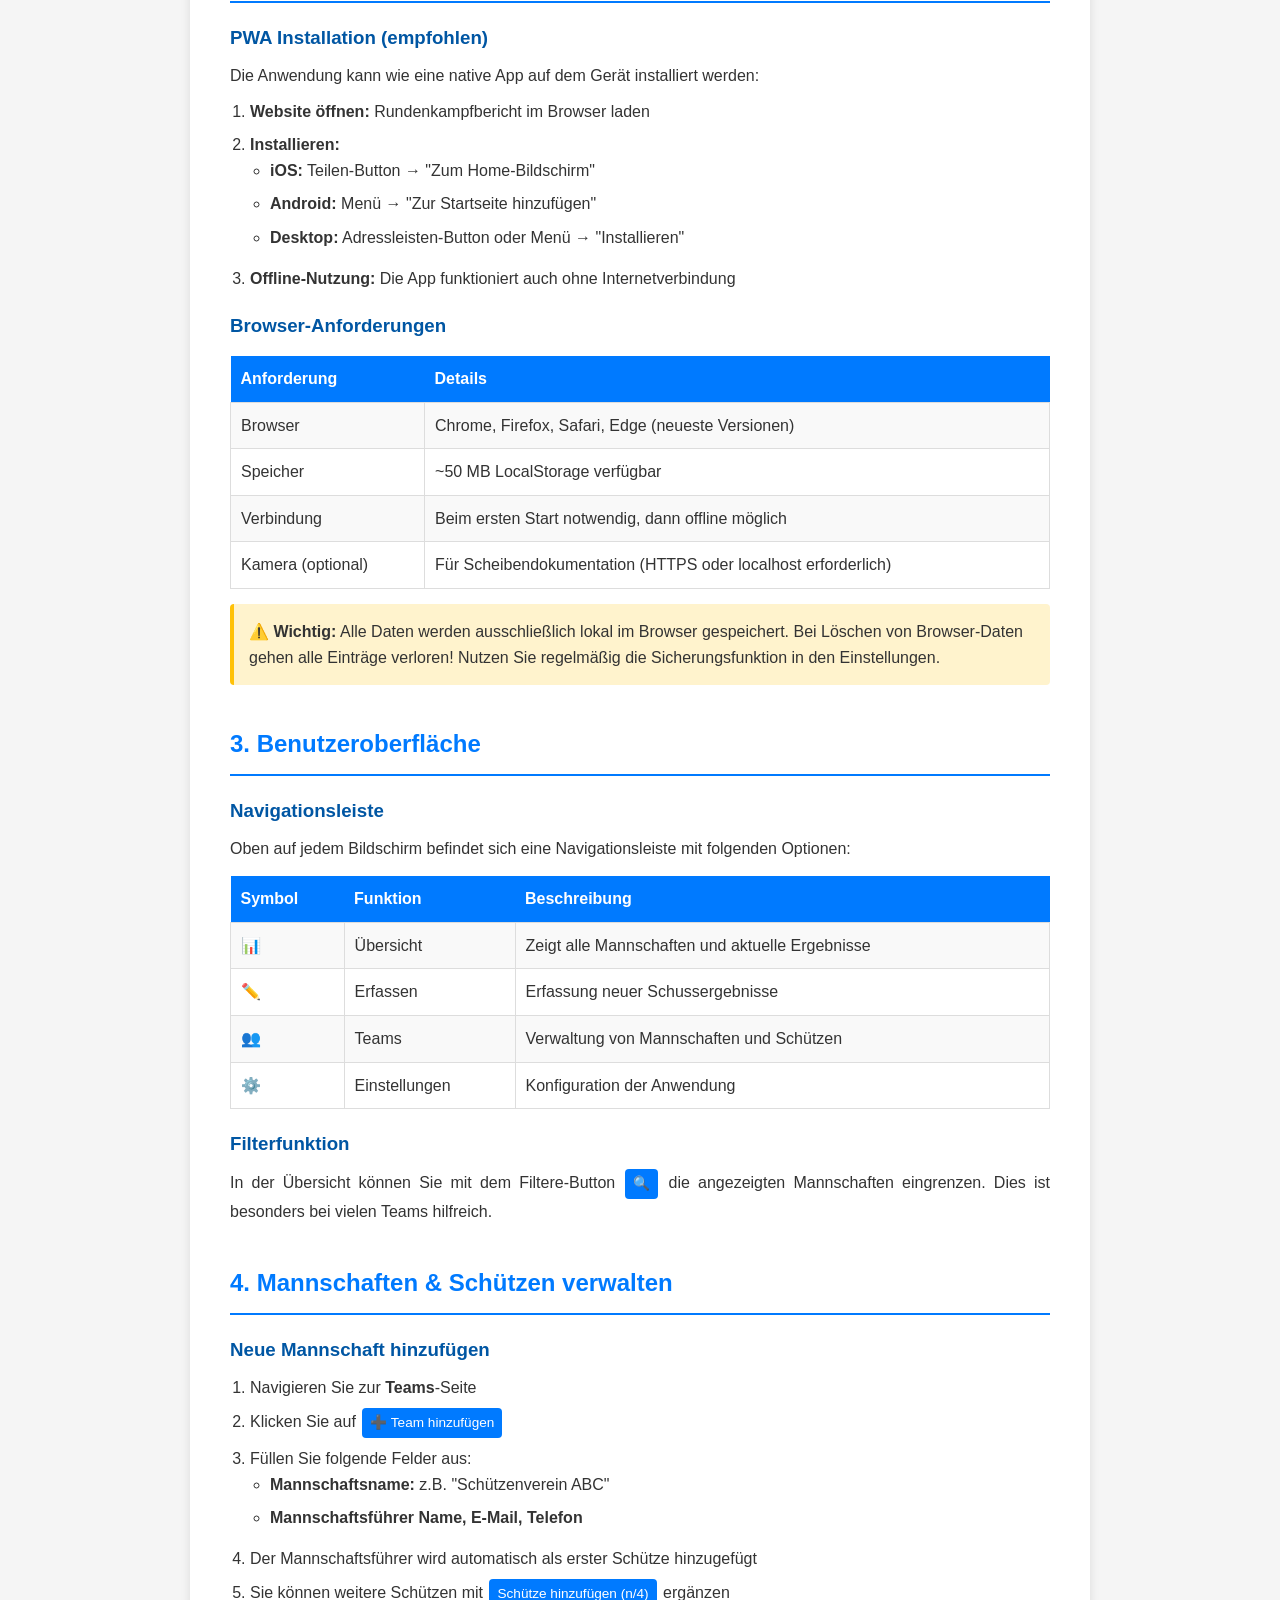
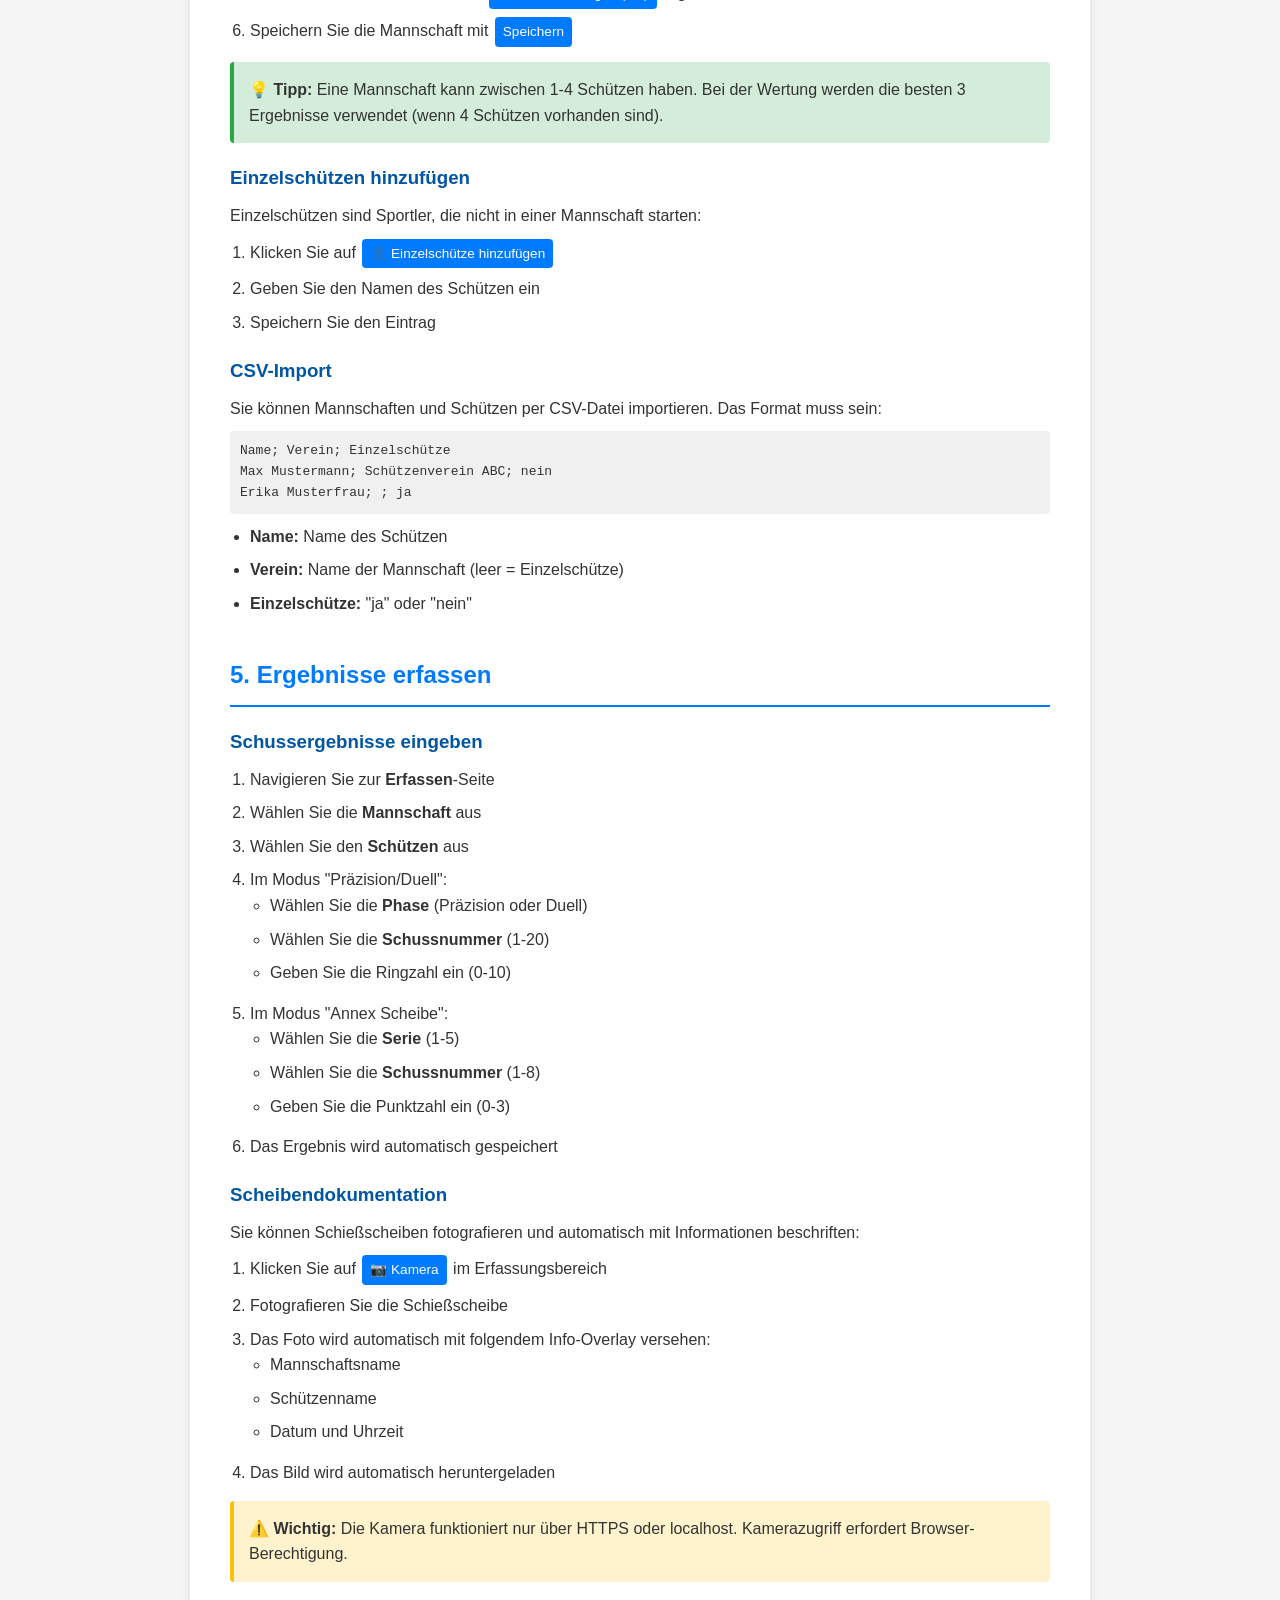
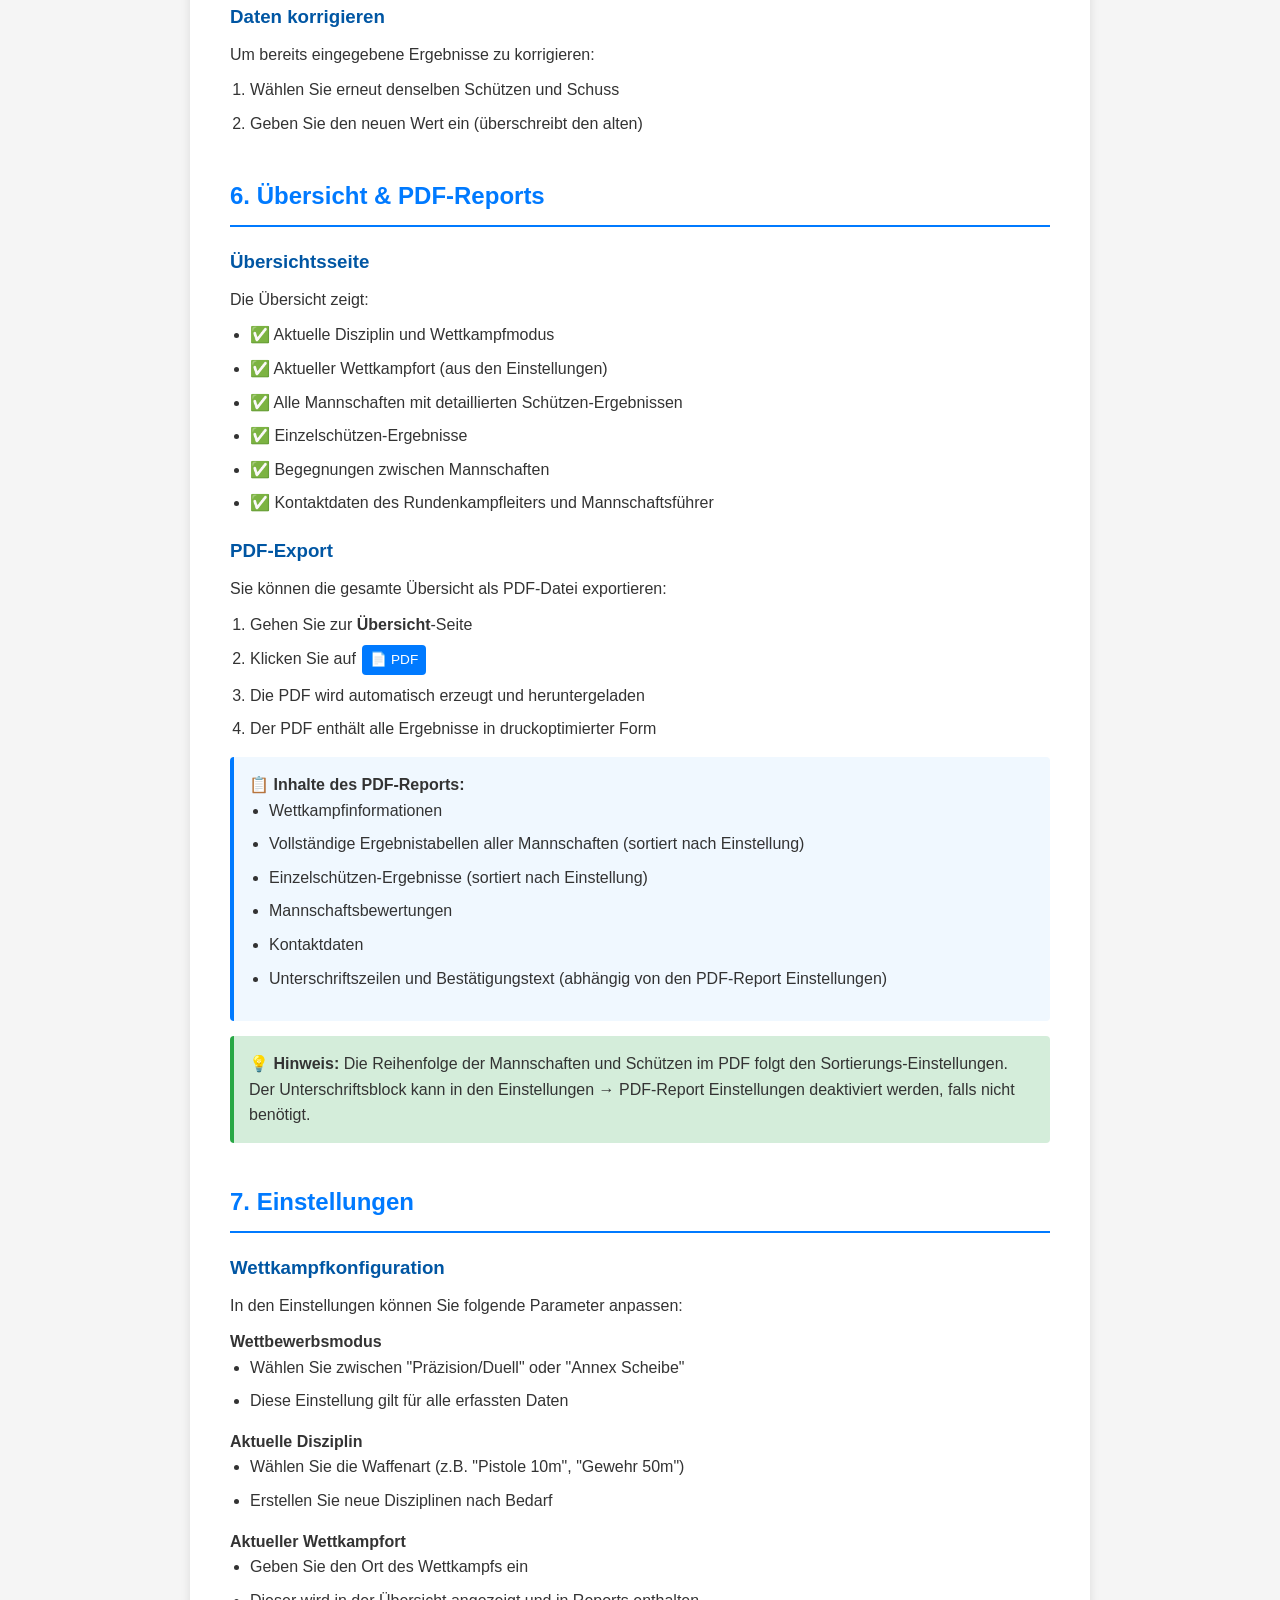
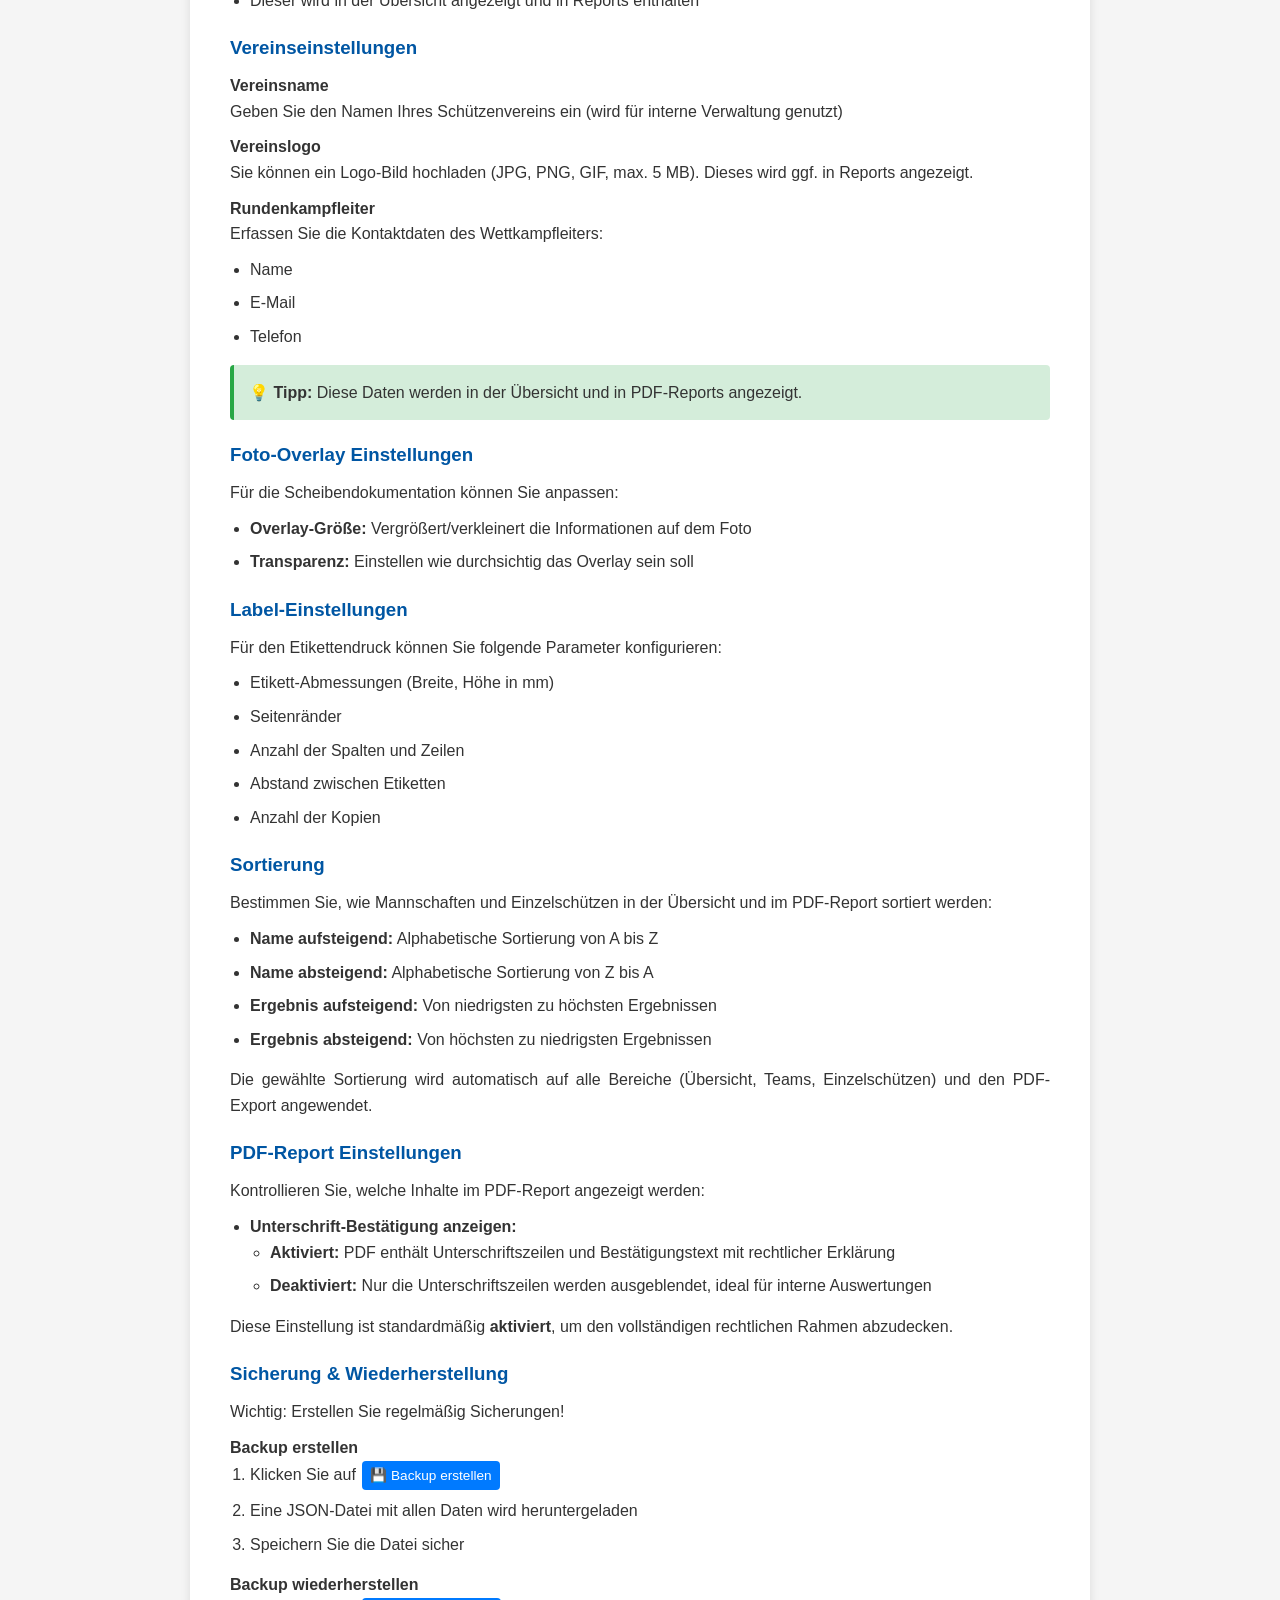
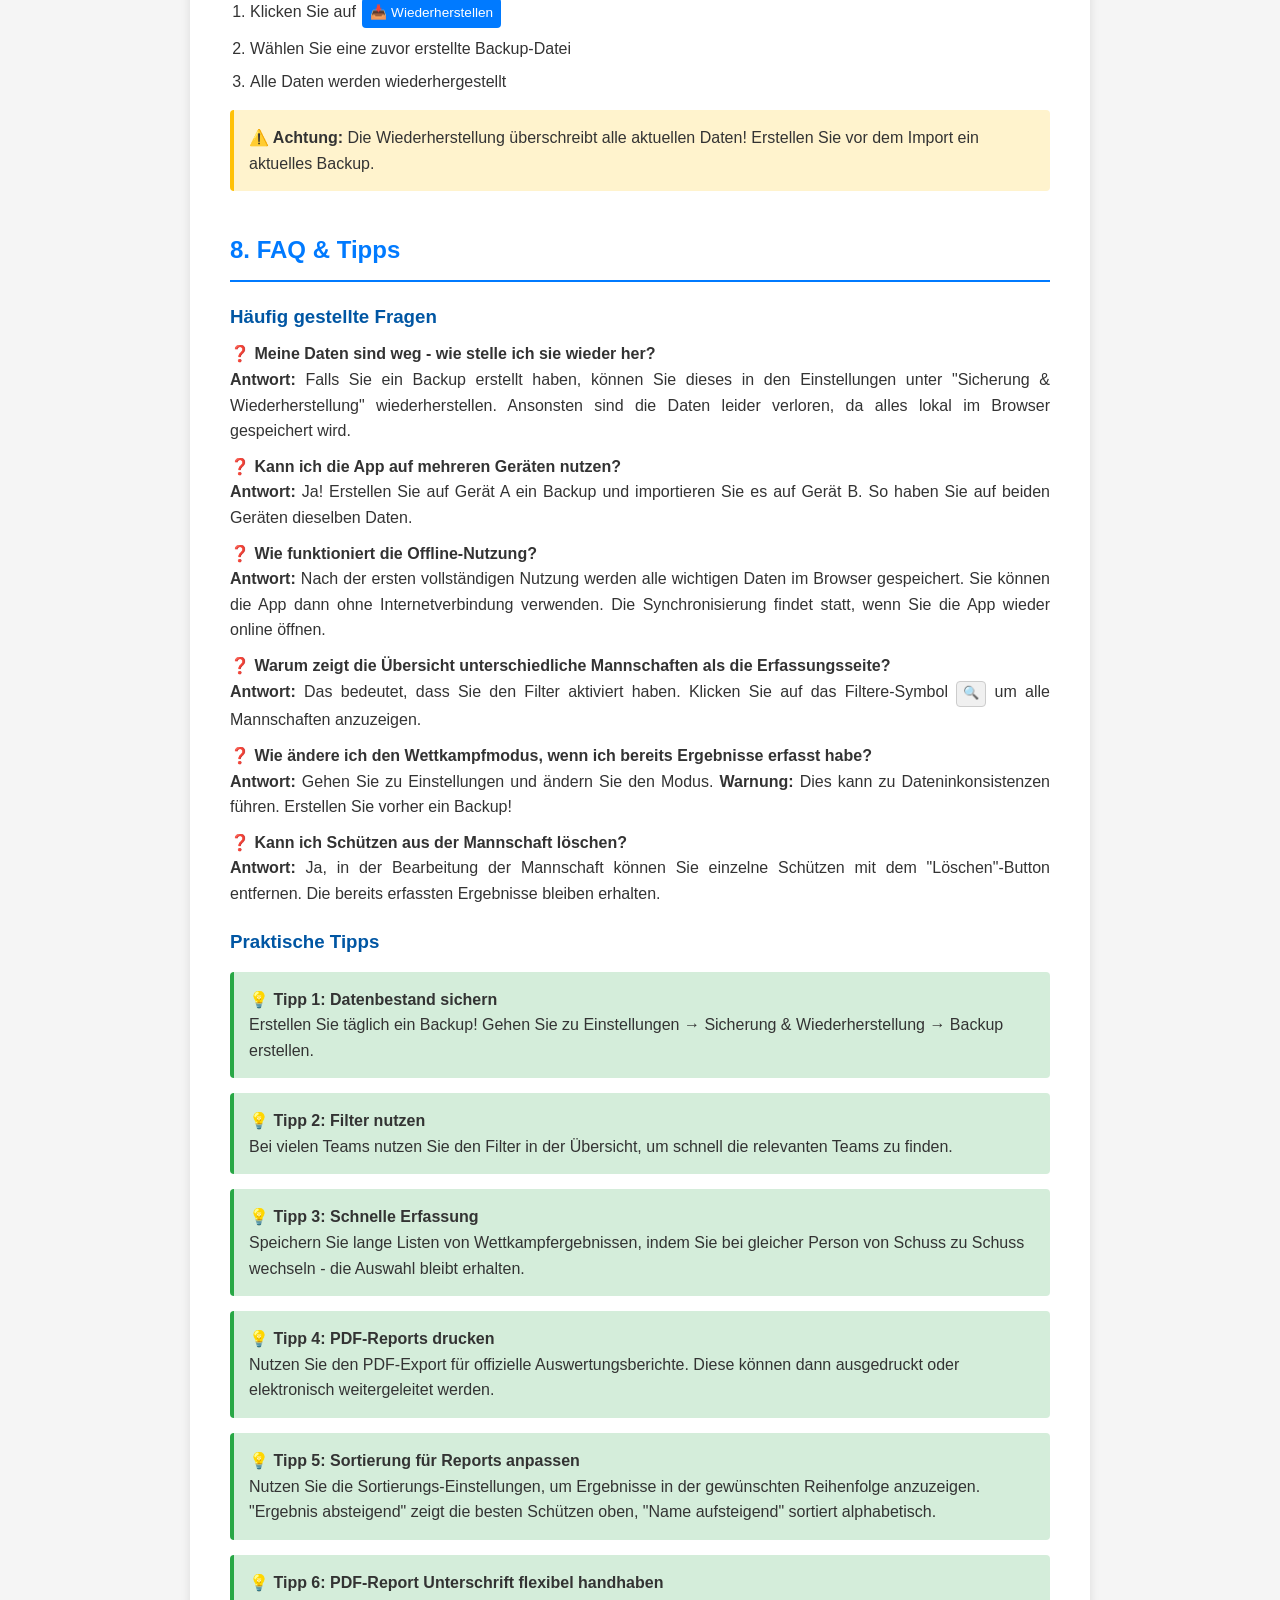
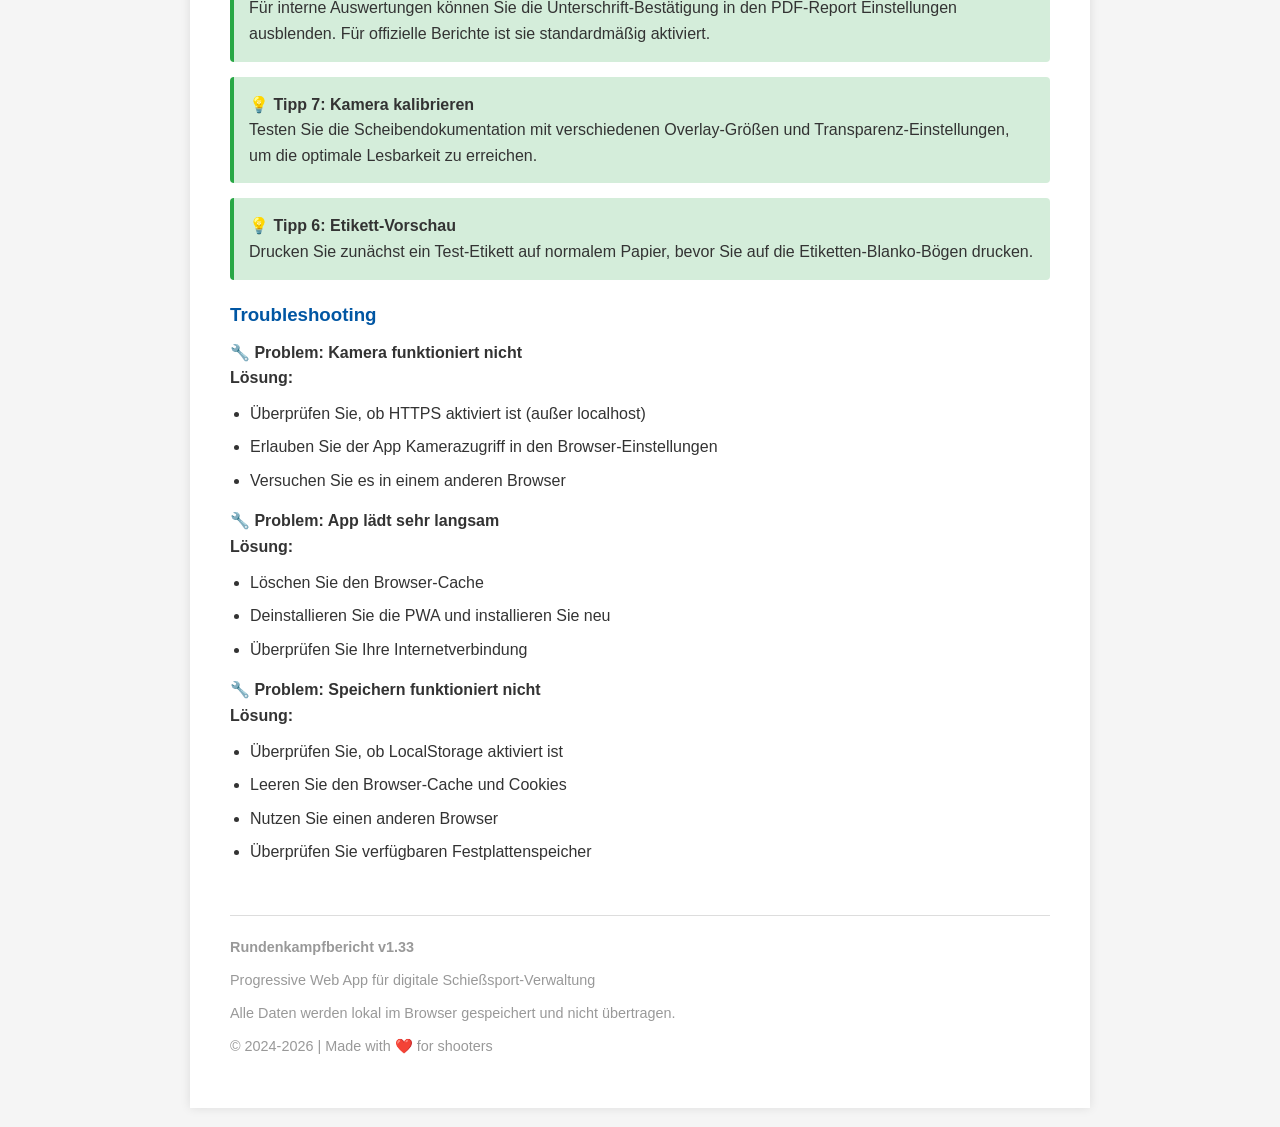
==== commit 492738de: "feat: Sortierungs-Einstellungen und PDF-Report Optionen hinzugefügt - Neue Sortierungs-Einstellung m" ====
--- a/BENUTZERHANDBUCH.html
+++ b/BENUTZERHANDBUCH.html
@@ -220,7 +220,7 @@
         </div>
         
         <div class="version">
-            <p>Version 1.32 | Aktualisiert: Oktober 2026</p>
+            <p>Version 1.33 | Aktualisiert: Oktober 2026</p>
         </div>
         
         <div class="toc">
@@ -495,11 +495,18 @@
             <strong>📋 Inhalte des PDF-Reports:</strong>
             <ul>
                 <li>Wettkampfinformationen</li>
-                <li>Vollständige Ergebnistabellen aller Mannschaften</li>
-                <li>Einzelschützen-Ergebnisse</li>
+                <li>Vollständige Ergebnistabellen aller Mannschaften (sortiert nach Einstellung)</li>
+                <li>Einzelschützen-Ergebnisse (sortiert nach Einstellung)</li>
                 <li>Mannschaftsbewertungen</li>
                 <li>Kontaktdaten</li>
+                <li>Unterschriftszeilen und Bestätigungstext (abhängig von den PDF-Report Einstellungen)</li>
             </ul>
+        </div>
+
+        <div class="tip">
+            <strong>💡 Hinweis:</strong> Die Reihenfolge der Mannschaften und Schützen im PDF folgt den 
+            Sortierungs-Einstellungen. Der Unterschriftsblock kann in den Einstellungen → PDF-Report Einstellungen 
+            deaktiviert werden, falls nicht benötigt.
         </div>
         
         <!-- 7. EINSTELLUNGEN -->
@@ -563,6 +570,28 @@
             <li>Abstand zwischen Etiketten</li>
             <li>Anzahl der Kopien</li>
         </ul>
+
+        <h3>Sortierung</h3>
+        <p>Bestimmen Sie, wie Mannschaften und Einzelschützen in der Übersicht und im PDF-Report sortiert werden:</p>
+        <ul>
+            <li><strong>Name aufsteigend:</strong> Alphabetische Sortierung von A bis Z</li>
+            <li><strong>Name absteigend:</strong> Alphabetische Sortierung von Z bis A</li>
+            <li><strong>Ergebnis aufsteigend:</strong> Von niedrigsten zu höchsten Ergebnissen</li>
+            <li><strong>Ergebnis absteigend:</strong> Von höchsten zu niedrigsten Ergebnissen</li>
+        </ul>
+        <p>Die gewählte Sortierung wird automatisch auf alle Bereiche (Übersicht, Teams, Einzelschützen) und den PDF-Export angewendet.</p>
+
+        <h3>PDF-Report Einstellungen</h3>
+        <p>Kontrollieren Sie, welche Inhalte im PDF-Report angezeigt werden:</p>
+        <ul>
+            <li><strong>Unterschrift-Bestätigung anzeigen:</strong> 
+                <ul>
+                    <li><strong>Aktiviert:</strong> PDF enthält Unterschriftszeilen und Bestätigungstext mit rechtlicher Erklärung</li>
+                    <li><strong>Deaktiviert:</strong> Nur die Unterschriftszeilen werden ausgeblendet, ideal für interne Auswertungen</li>
+                </ul>
+            </li>
+        </ul>
+        <p>Diese Einstellung ist standardmäßig <strong>aktiviert</strong>, um den vollständigen rechtlichen Rahmen abzudecken.</p>
         
         <h3>Sicherung & Wiederherstellung</h3>
         <p>Wichtig: Erstellen Sie regelmäßig Sicherungen!</p>
@@ -644,10 +673,23 @@
         </div>
         
         <div class="tip">
-            <strong>💡 Tipp 5: Kamera kalibrieren</strong><br>
+            <strong>💡 Tipp 5: Sortierung für Reports anpassen</strong><br>
+            Nutzen Sie die Sortierungs-Einstellungen, um Ergebnisse in der gewünschten Reihenfolge anzuzeigen. 
+            "Ergebnis absteigend" zeigt die besten Schützen oben, "Name aufsteigend" sortiert alphabetisch.
+        </div>
+
+        <div class="tip">
+            <strong>💡 Tipp 6: PDF-Report Unterschrift flexibel handhaben</strong><br>
+            Für interne Auswertungen können Sie die Unterschrift-Bestätigung in den PDF-Report Einstellungen 
+            ausblenden. Für offizielle Berichte ist sie standardmäßig aktiviert.
+        </div>
+
+        <div class="tip">
+            <strong>💡 Tipp 7: Kamera kalibrieren</strong><br>
             Testen Sie die Scheibendokumentation mit verschiedenen Overlay-Größen und Transparenz-Einstellungen, 
             um die optimale Lesbarkeit zu erreichen.
         </div>
+
         
         <div class="tip">
             <strong>💡 Tipp 6: Etikett-Vorschau</strong><br>
@@ -684,7 +726,7 @@
         <!-- FOOTER -->
         <div class="page-break"></div>
         <footer>
-            <p><strong>Rundenkampfbericht v1.32</strong></p>
+            <p><strong>Rundenkampfbericht v1.33</strong></p>
             <p>Progressive Web App für digitale Schießsport-Verwaltung</p>
             <p>Alle Daten werden lokal im Browser gespeichert und nicht übertragen.</p>
             <p>© 2024-2026 | Made with ❤️ for shooters</p>
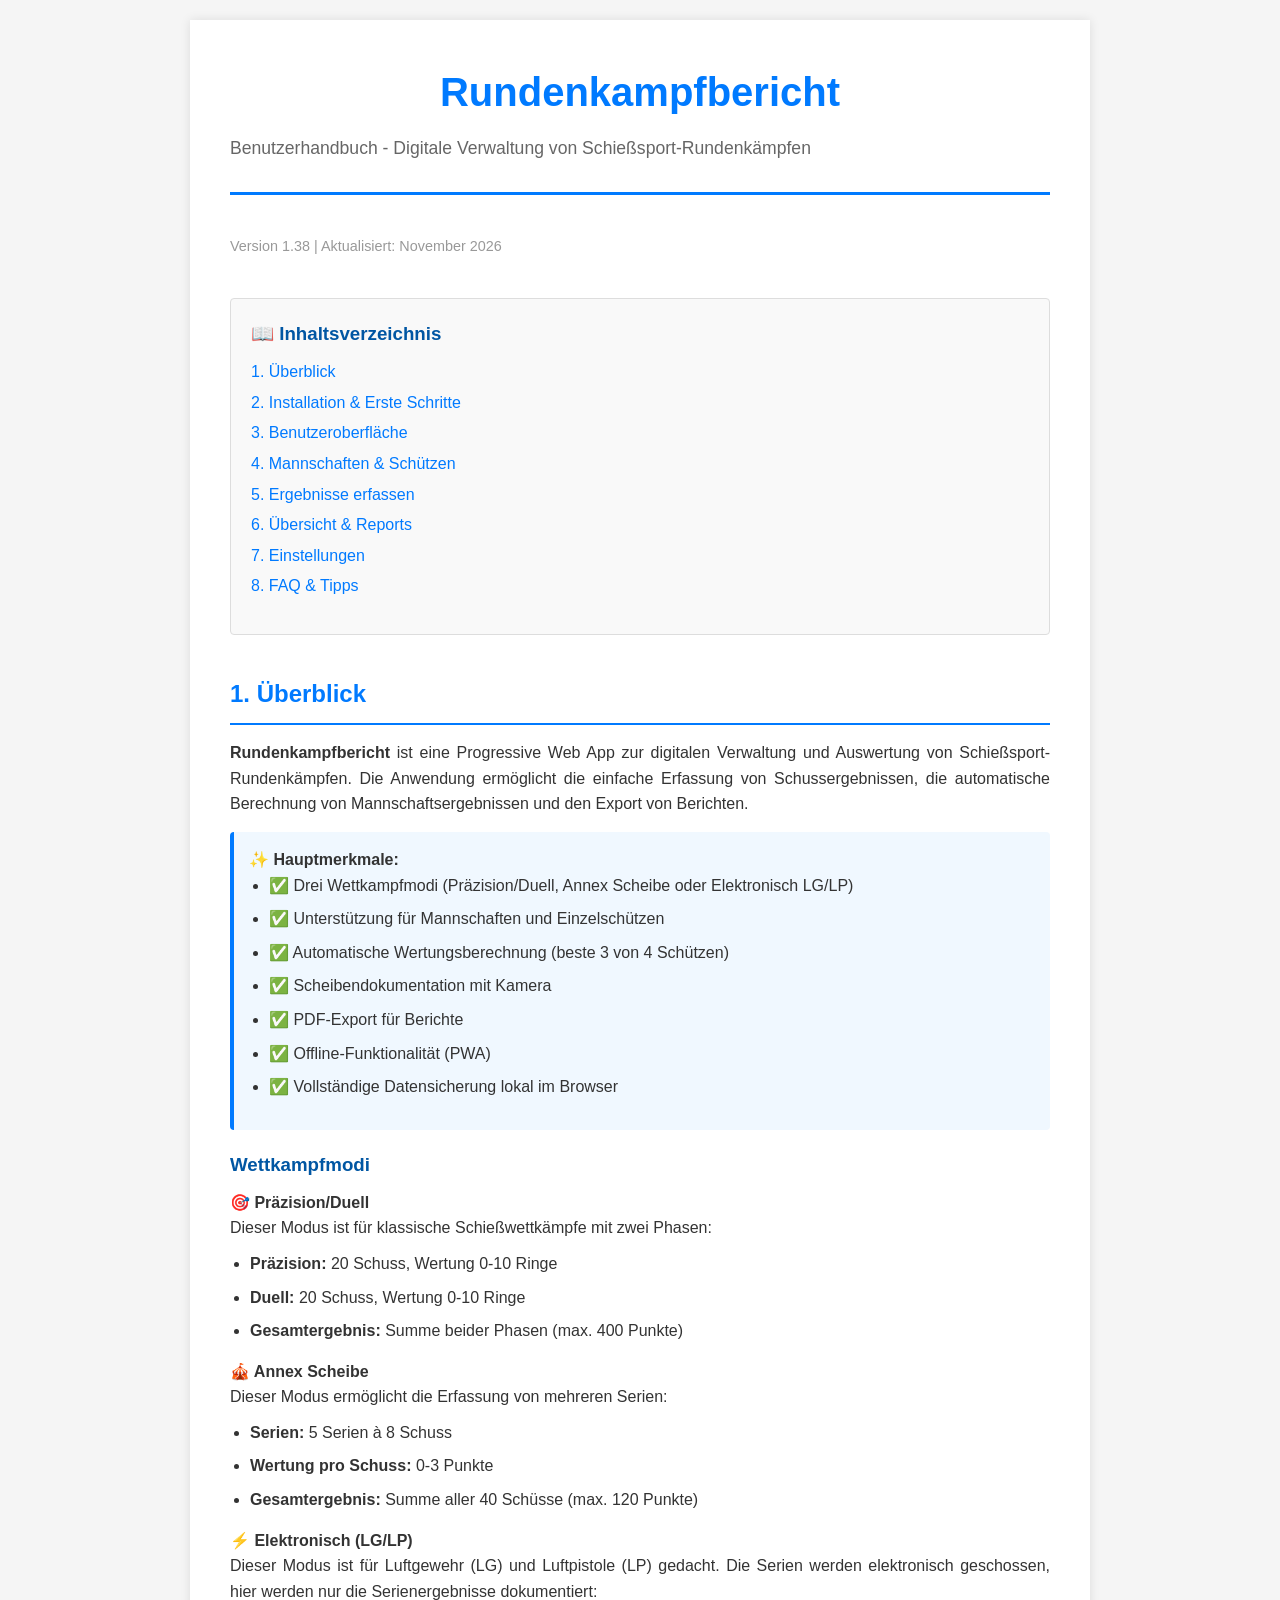
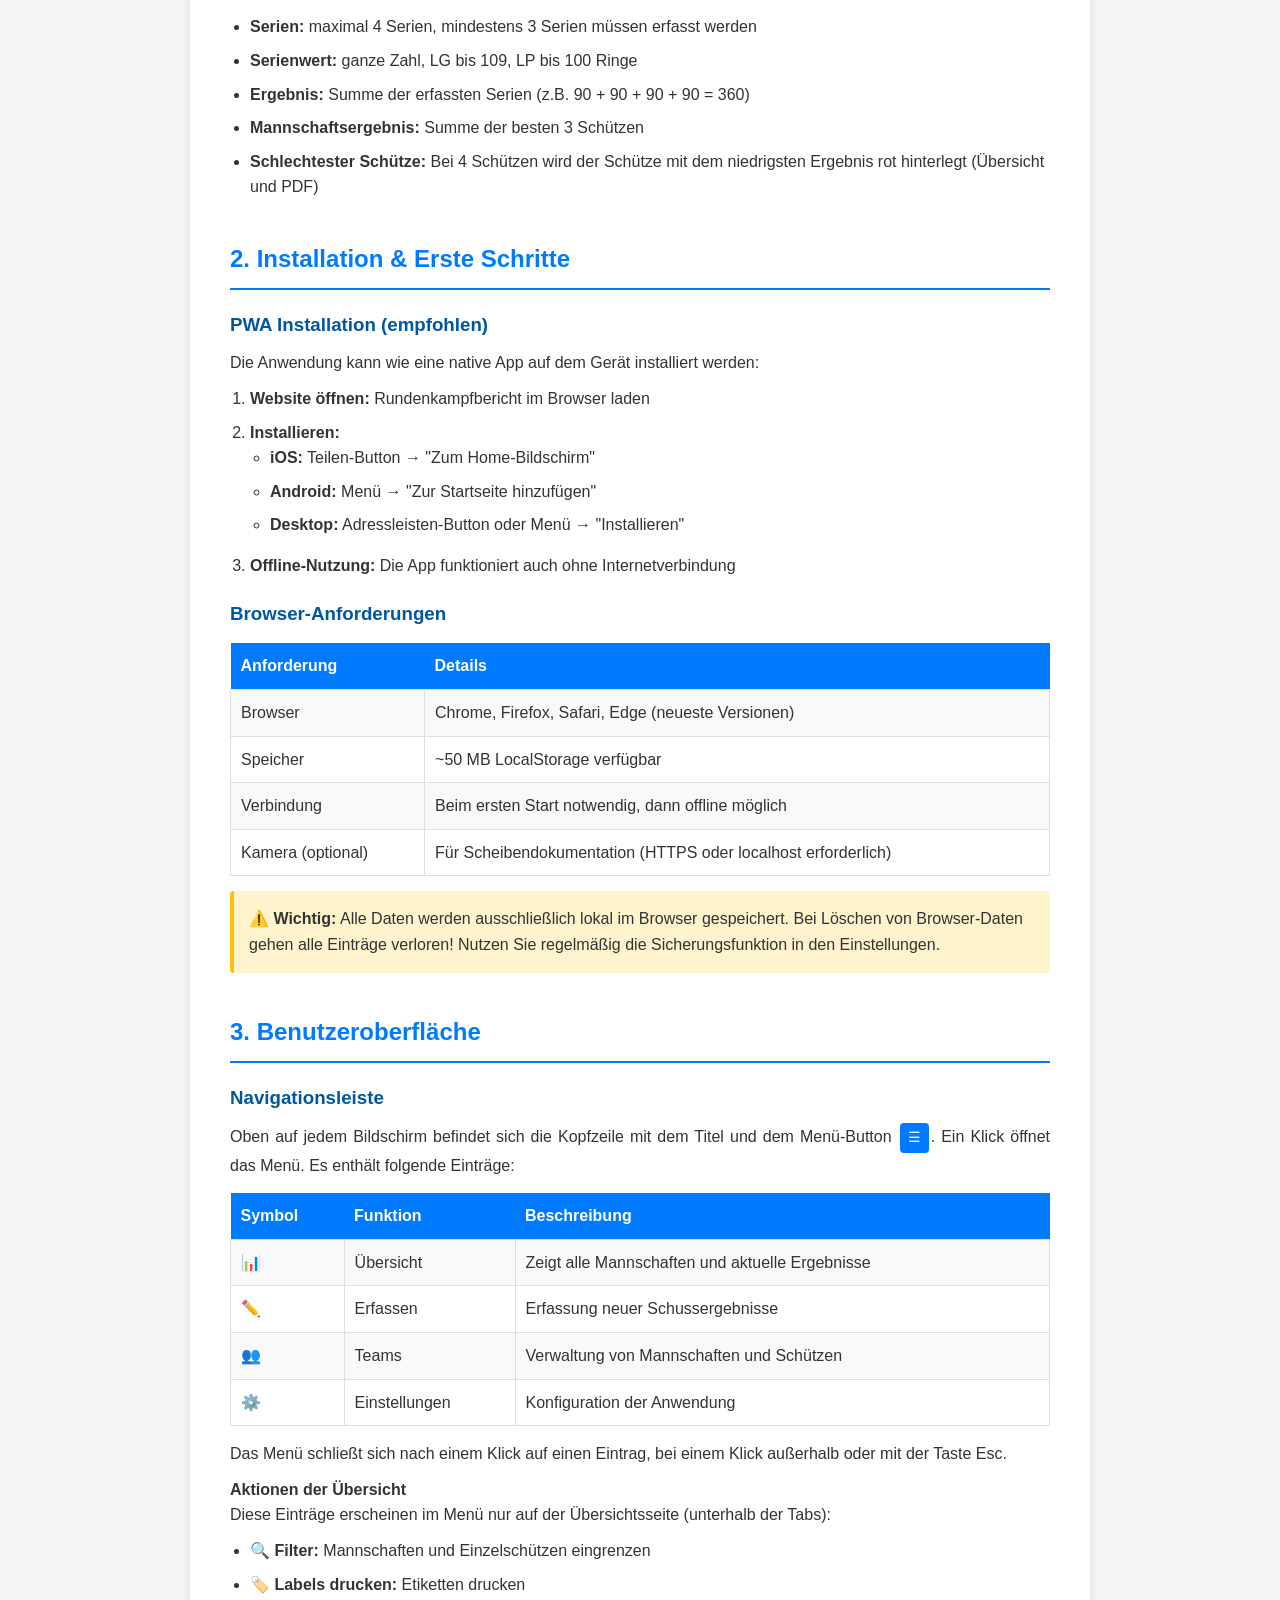
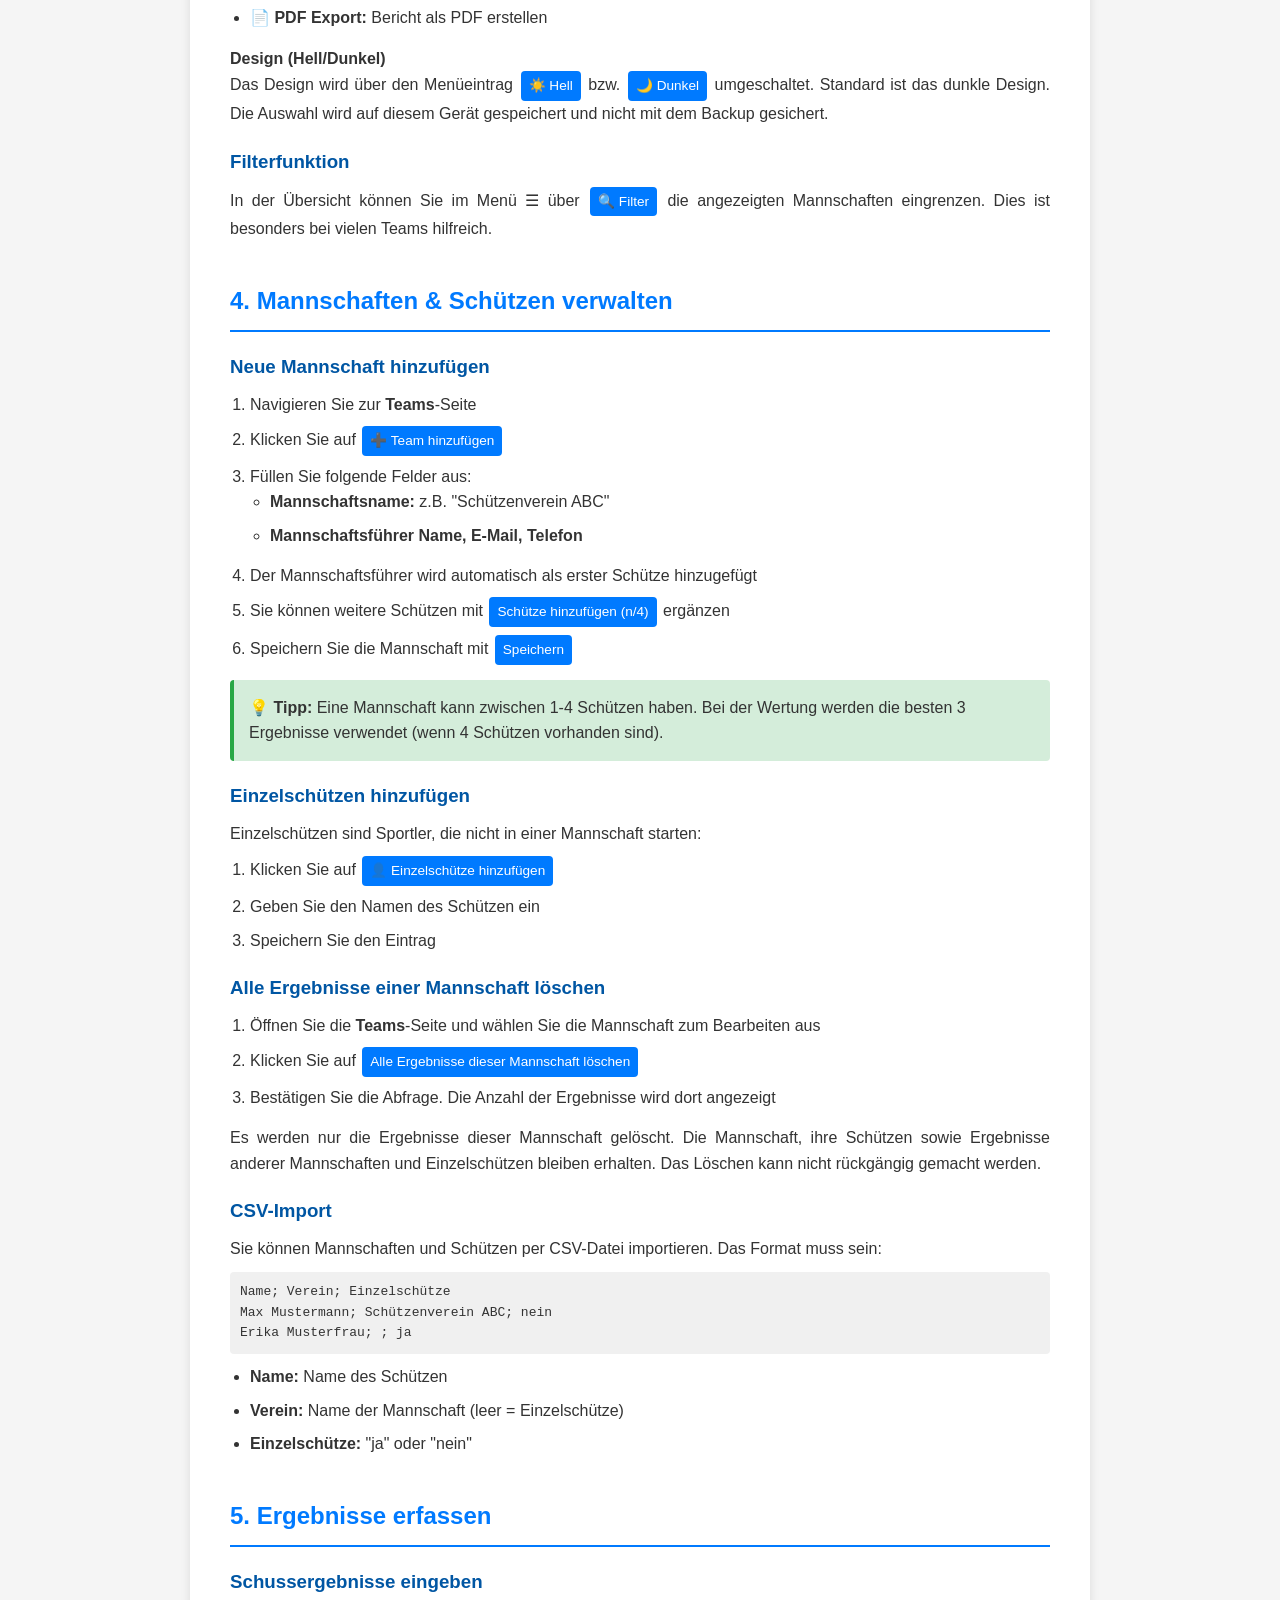
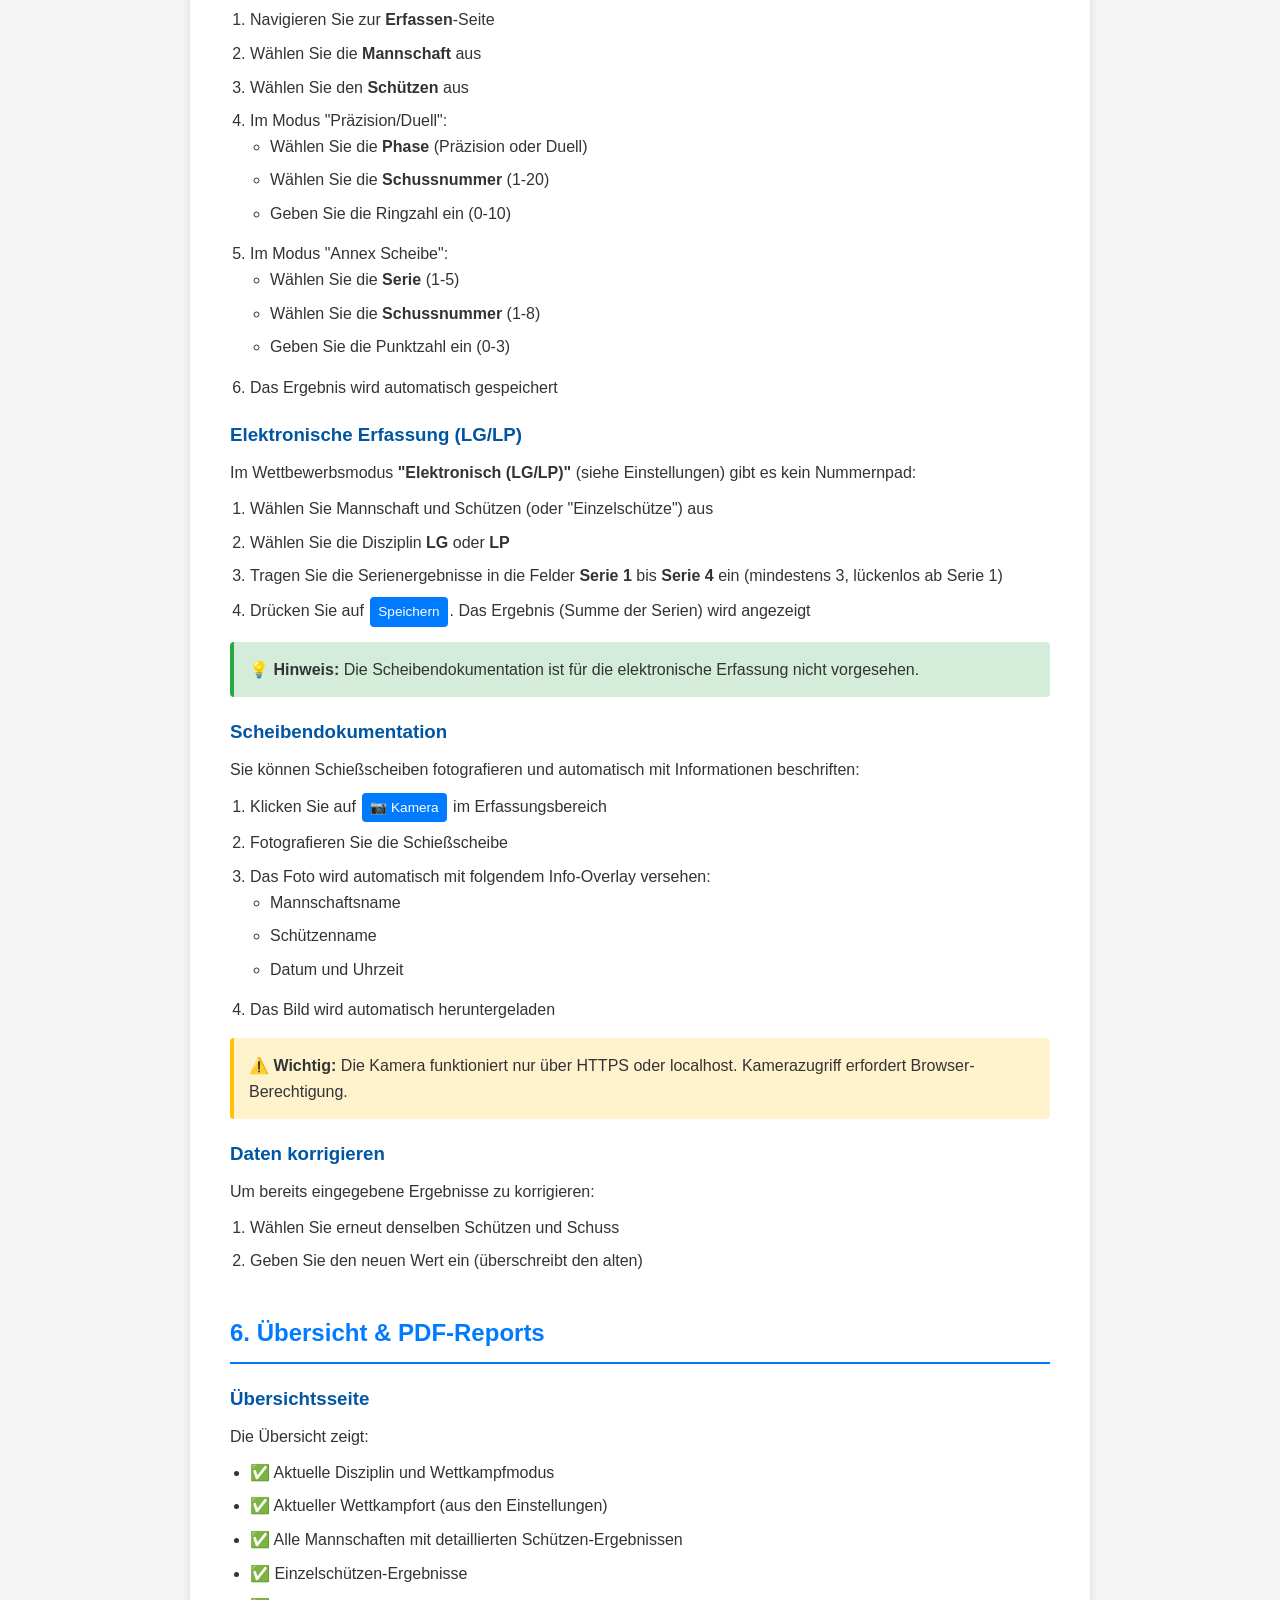
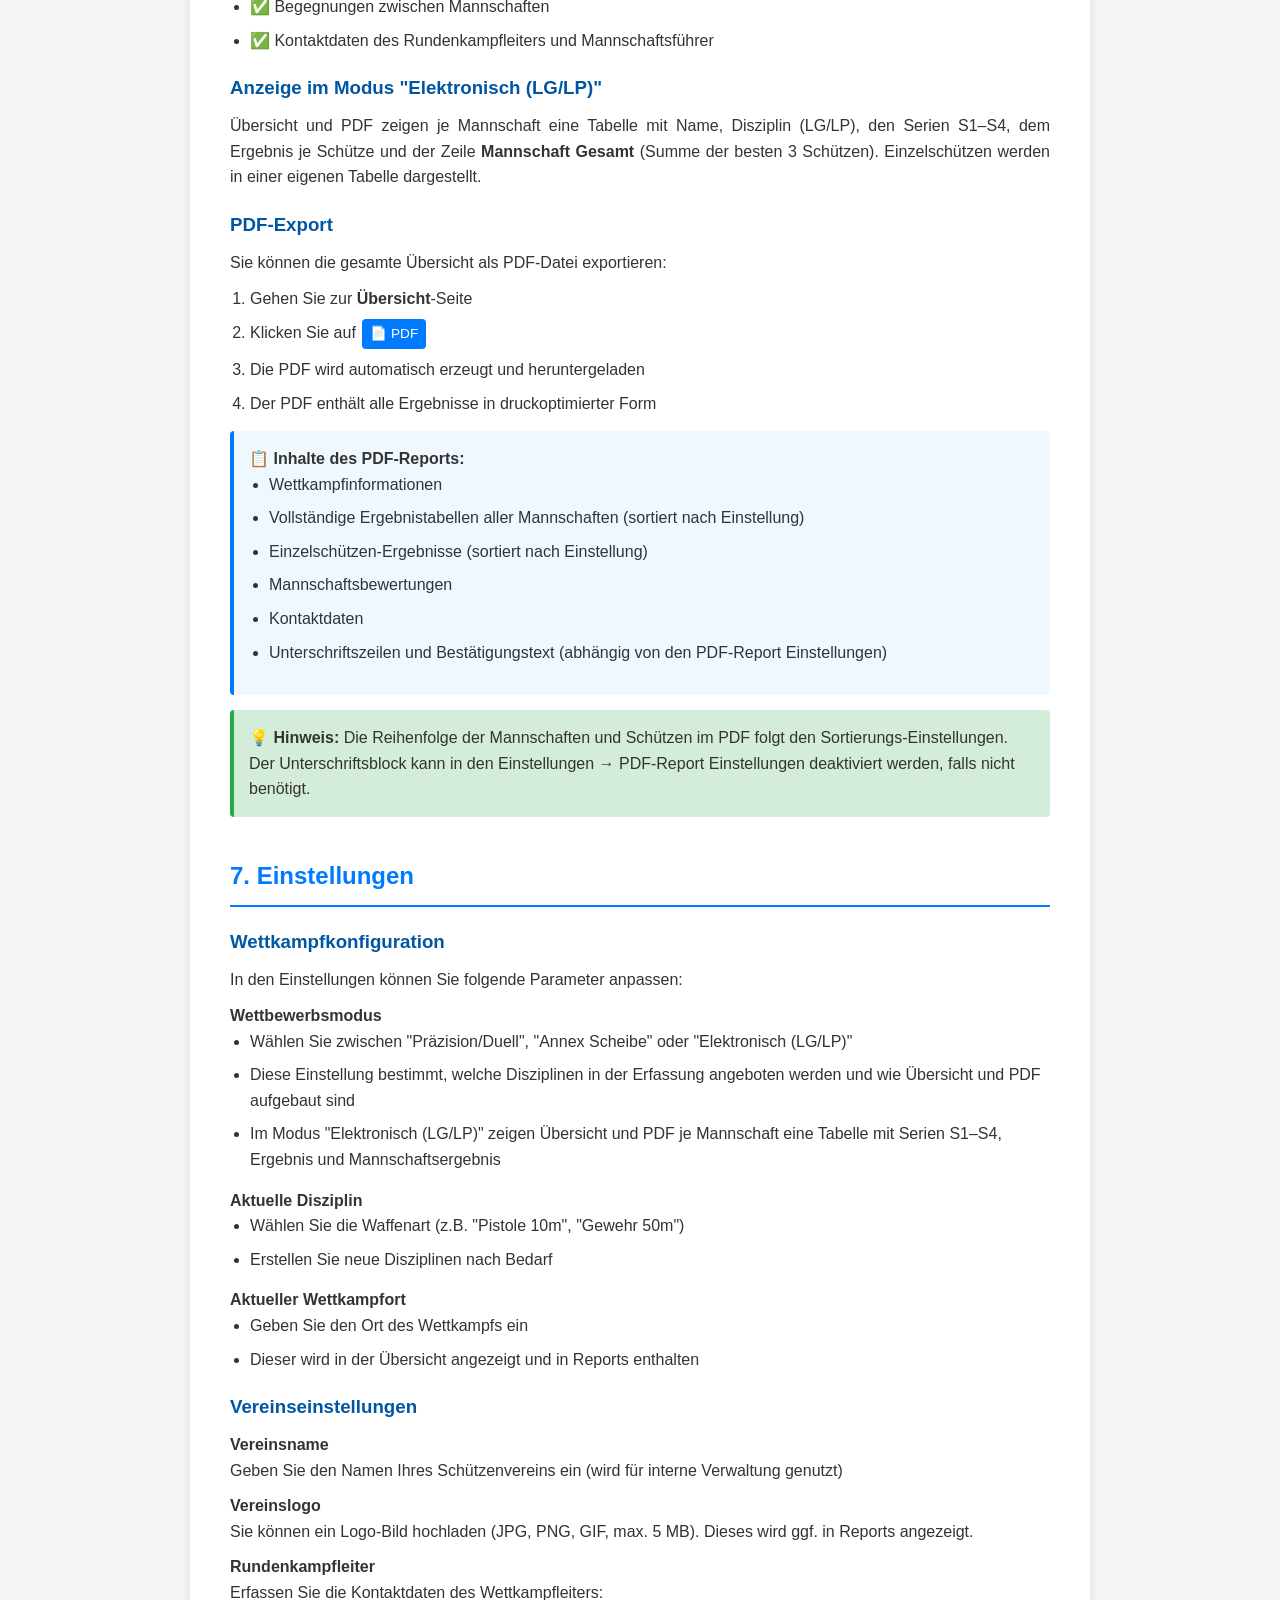
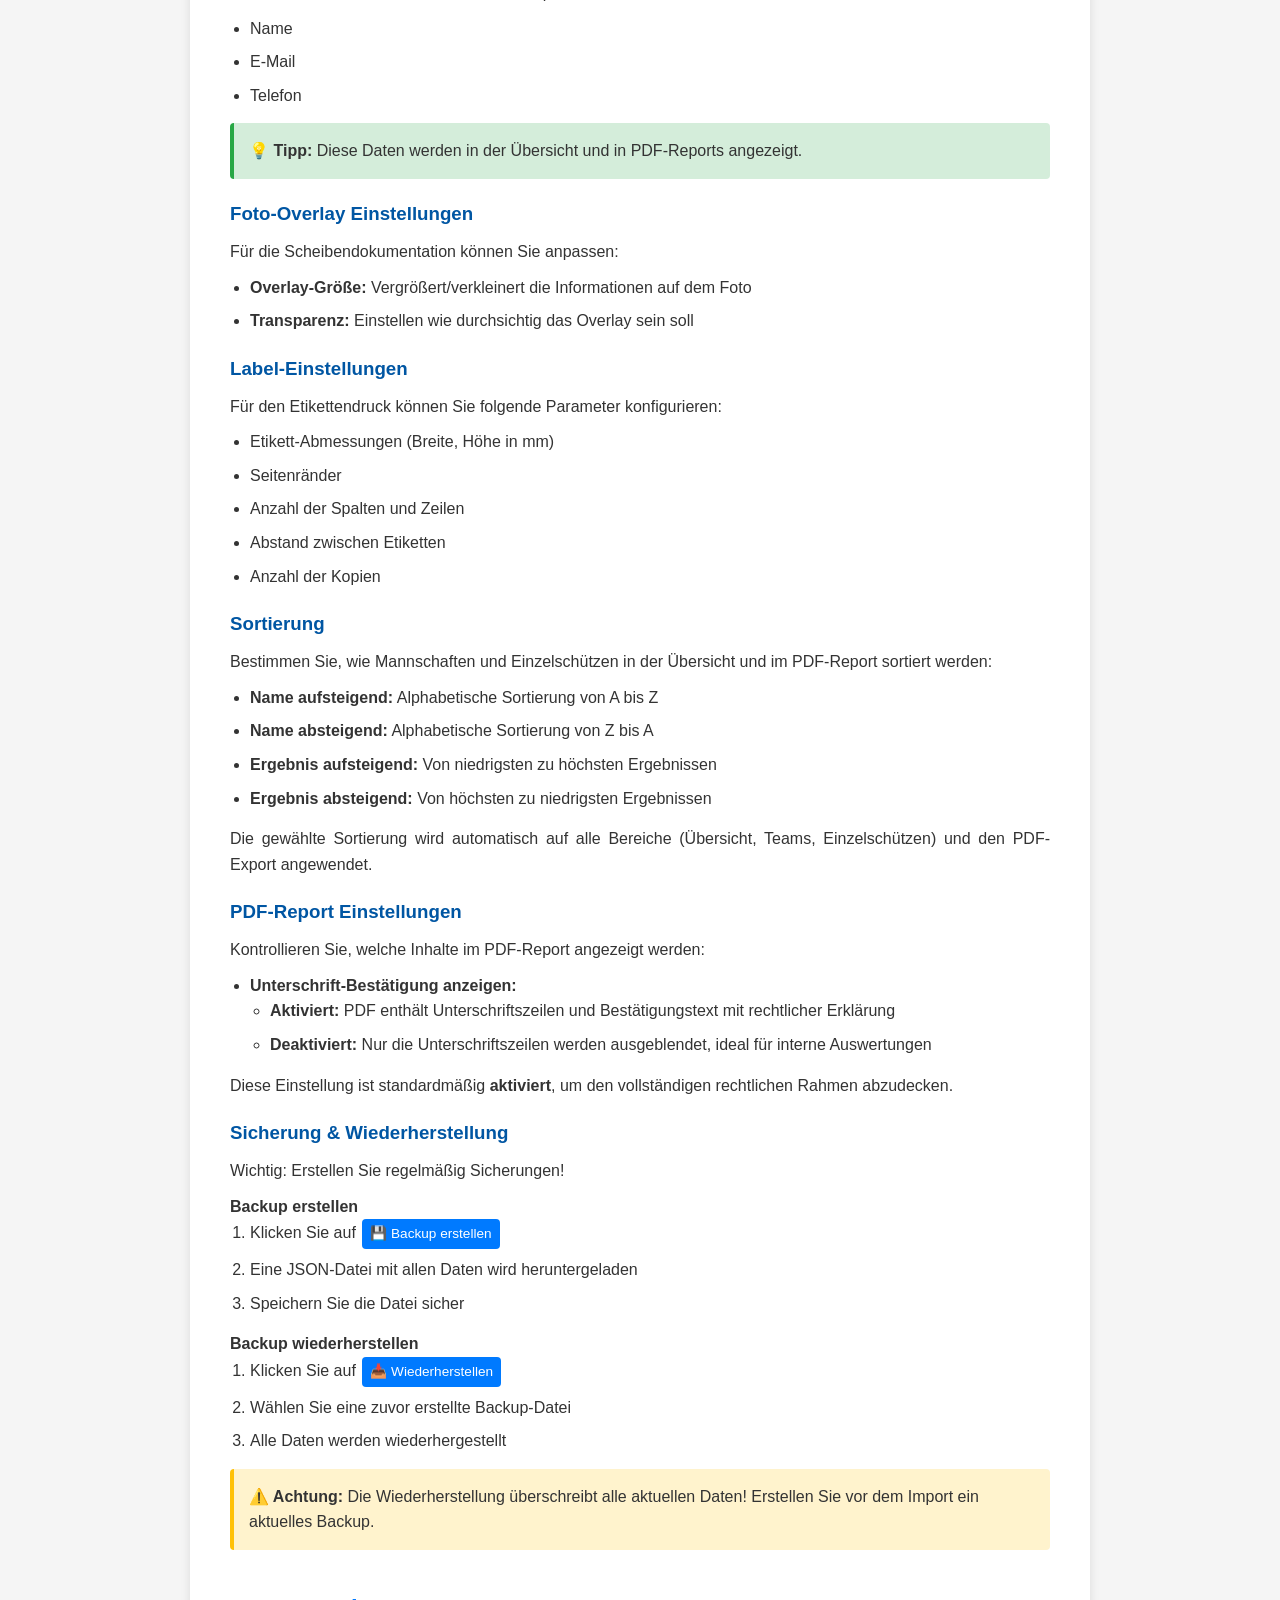
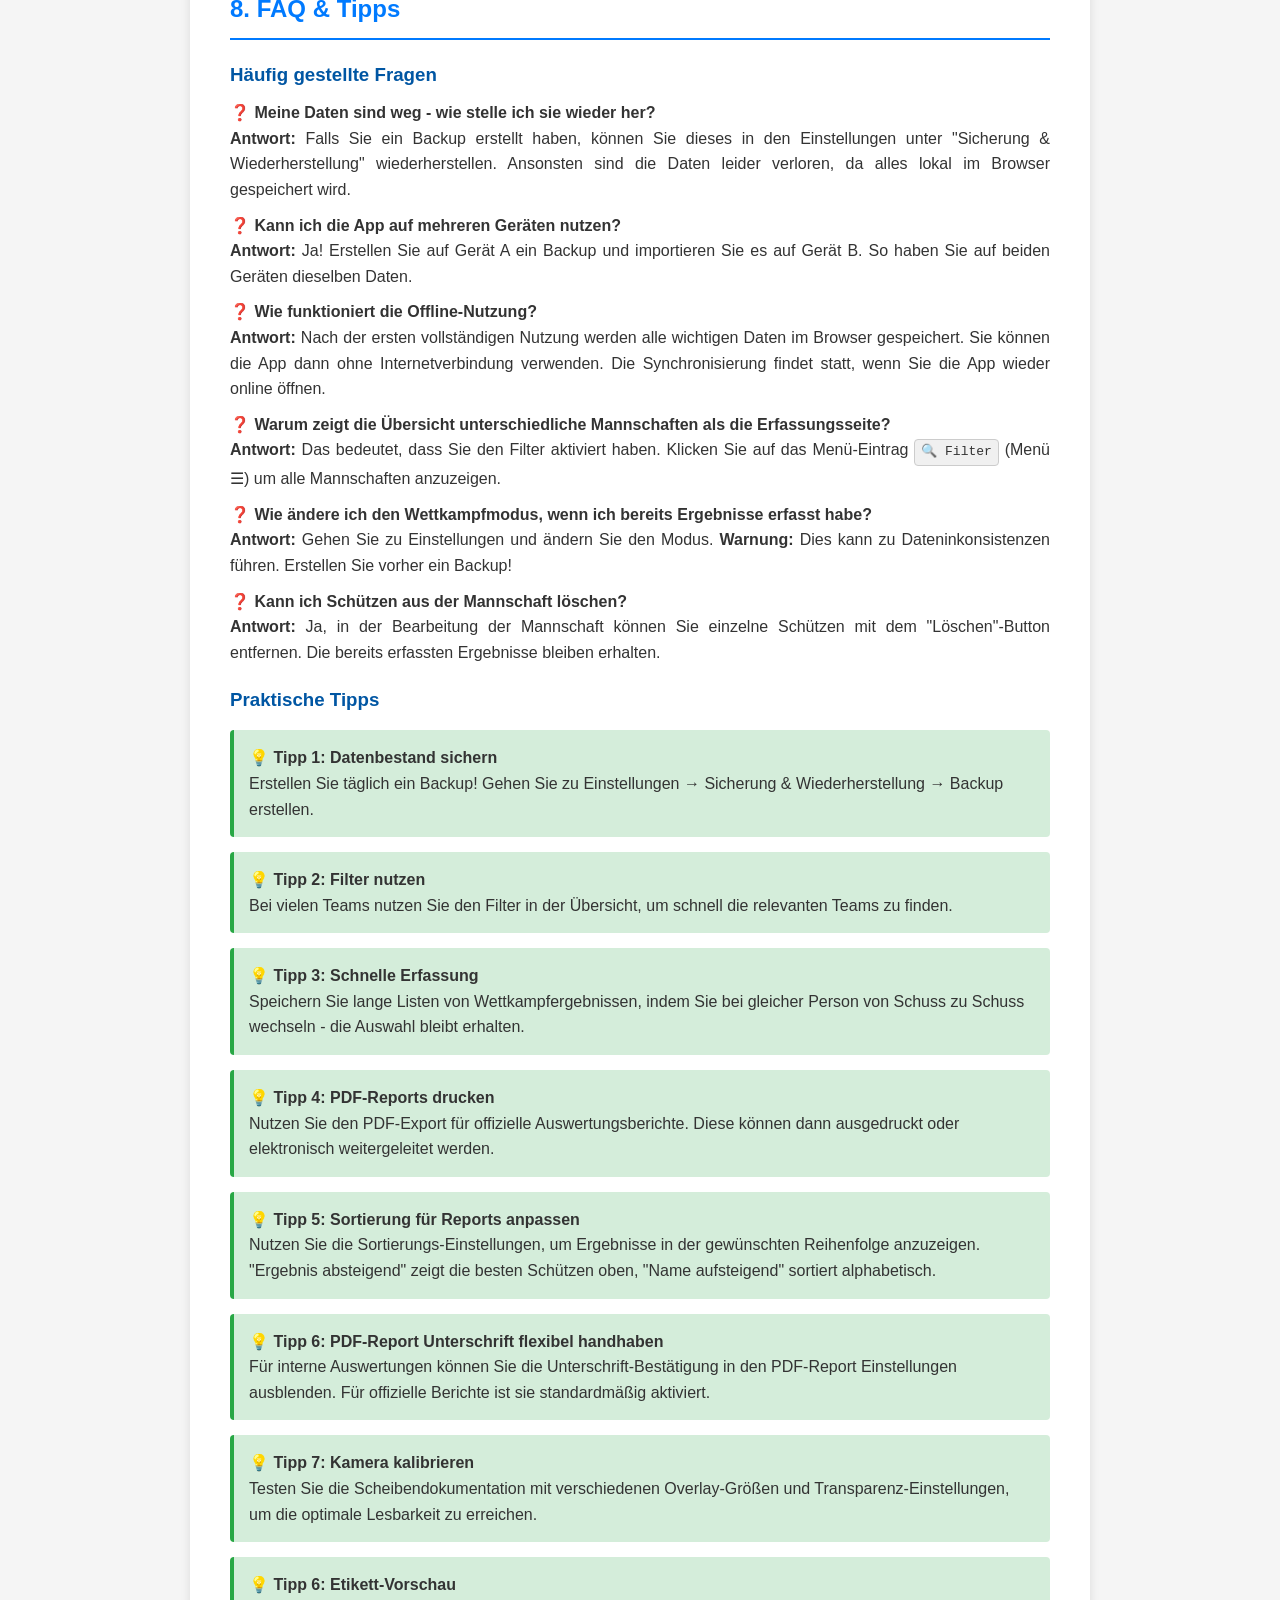
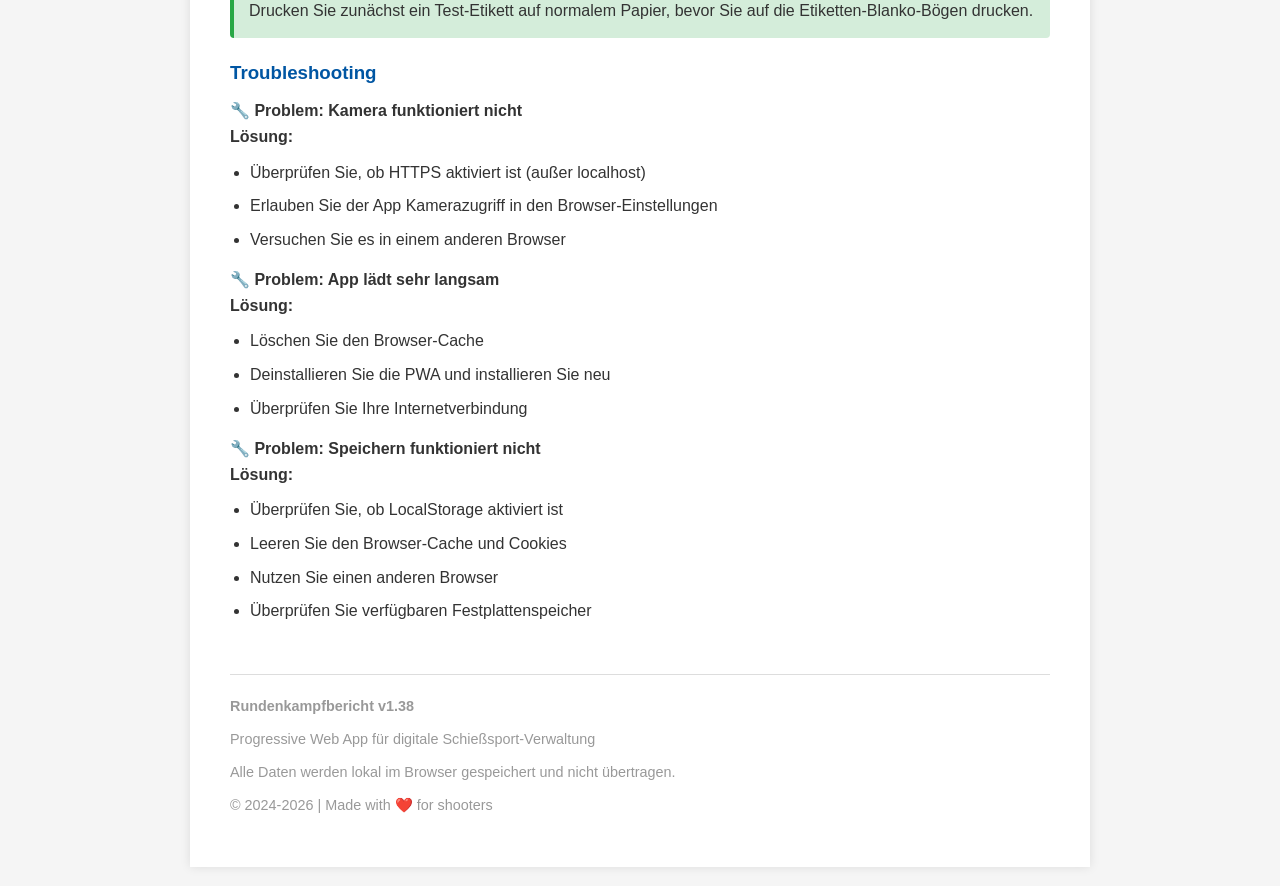
==== commit 9f2f79d6: "feat: Elektronische Erfassung (LG/LP) als Wettbewerbsmodus, Header-Menü, Theme - Neuer Wettbewerbsmo" ====
--- a/BENUTZERHANDBUCH.html
+++ b/BENUTZERHANDBUCH.html
@@ -220,7 +220,7 @@
         </div>
         
         <div class="version">
-            <p>Version 1.33 | Aktualisiert: Oktober 2026</p>
+            <p>Version 1.38 | Aktualisiert: November 2026</p>
         </div>
         
         <div class="toc">
@@ -251,7 +251,7 @@
         <div class="feature">
             <strong>✨ Hauptmerkmale:</strong>
             <ul>
-                <li>✅ Zwei verschiedene Wettkampfmodi (Präzision/Duell oder Annex Scheibe)</li>
+                <li>✅ Drei Wettkampfmodi (Präzision/Duell, Annex Scheibe oder Elektronisch LG/LP)</li>
                 <li>✅ Unterstützung für Mannschaften und Einzelschützen</li>
                 <li>✅ Automatische Wertungsberechnung (beste 3 von 4 Schützen)</li>
                 <li>✅ Scheibendokumentation mit Kamera</li>
@@ -277,6 +277,17 @@
             <li><strong>Serien:</strong> 5 Serien à 8 Schuss</li>
             <li><strong>Wertung pro Schuss:</strong> 0-3 Punkte</li>
             <li><strong>Gesamtergebnis:</strong> Summe aller 40 Schüsse (max. 120 Punkte)</li>
+        </ul>
+        
+        <h4>⚡ Elektronisch (LG/LP)</h4>
+        <p>Dieser Modus ist für Luftgewehr (LG) und Luftpistole (LP) gedacht. Die Serien werden elektronisch
+        geschossen, hier werden nur die Serienergebnisse dokumentiert:</p>
+        <ul>
+            <li><strong>Serien:</strong> maximal 4 Serien, mindestens 3 Serien müssen erfasst werden</li>
+            <li><strong>Serienwert:</strong> ganze Zahl, LG bis 109, LP bis 100 Ringe</li>
+            <li><strong>Ergebnis:</strong> Summe der erfassten Serien (z.B. 90 + 90 + 90 + 90 = 360)</li>
+            <li><strong>Mannschaftsergebnis:</strong> Summe der besten 3 Schützen</li>
+            <li><strong>Schlechtester Schütze:</strong> Bei 4 Schützen wird der Schütze mit dem niedrigsten Ergebnis rot hinterlegt (Übersicht und PDF)</li>
         </ul>
         
         <!-- 2. INSTALLATION -->
@@ -333,7 +344,8 @@
         <h2 id="oberflaeche">3. Benutzeroberfläche</h2>
         
         <h3>Navigationsleiste</h3>
-        <p>Oben auf jedem Bildschirm befindet sich eine Navigationsleiste mit folgenden Optionen:</p>
+        <p>Oben auf jedem Bildschirm befindet sich die Kopfzeile mit dem Titel und dem Menü-Button <span class="button-label">☰</span>.
+        Ein Klick öffnet das Menü. Es enthält folgende Einträge:</p>
         
         <table>
             <tr>
@@ -363,8 +375,23 @@
             </tr>
         </table>
         
+        <p>Das Menü schließt sich nach einem Klick auf einen Eintrag, bei einem Klick außerhalb oder mit der Taste Esc.</p>
+        
+        <h4>Aktionen der Übersicht</h4>
+        <p>Diese Einträge erscheinen im Menü nur auf der Übersichtsseite (unterhalb der Tabs):</p>
+        <ul>
+            <li><strong>🔍 Filter:</strong> Mannschaften und Einzelschützen eingrenzen</li>
+            <li><strong>🏷️ Labels drucken:</strong> Etiketten drucken</li>
+            <li><strong>📄 PDF Export:</strong> Bericht als PDF erstellen</li>
+        </ul>
+        
+        <h4>Design (Hell/Dunkel)</h4>
+        <p>Das Design wird über den Menüeintrag <span class="button-label">☀️ Hell</span> bzw.
+        <span class="button-label">🌙 Dunkel</span> umgeschaltet. Standard ist das dunkle Design. Die Auswahl wird
+        auf diesem Gerät gespeichert und nicht mit dem Backup gesichert.</p>
+        
         <h3>Filterfunktion</h3>
-        <p>In der Übersicht können Sie mit dem Filtere-Button <span class="button-label">🔍</span> 
+        <p>In der Übersicht können Sie im Menü ☰ über <span class="button-label">🔍 Filter</span>
         die angezeigten Mannschaften eingrenzen. Dies ist besonders bei vielen Teams hilfreich.</p>
         
         <!-- 4. TEAMS & SCHÜTZEN -->
@@ -398,6 +425,15 @@
             <li>Geben Sie den Namen des Schützen ein</li>
             <li>Speichern Sie den Eintrag</li>
         </ol>
+        
+        <h3>Alle Ergebnisse einer Mannschaft löschen</h3>
+        <ol>
+            <li>Öffnen Sie die <strong>Teams</strong>-Seite und wählen Sie die Mannschaft zum Bearbeiten aus</li>
+            <li>Klicken Sie auf <span class="button-label">Alle Ergebnisse dieser Mannschaft löschen</span></li>
+            <li>Bestätigen Sie die Abfrage. Die Anzahl der Ergebnisse wird dort angezeigt</li>
+        </ol>
+        <p>Es werden nur die Ergebnisse dieser Mannschaft gelöscht. Die Mannschaft, ihre Schützen sowie
+        Ergebnisse anderer Mannschaften und Einzelschützen bleiben erhalten. Das Löschen kann nicht rückgängig gemacht werden.</p>
         
         <h3>CSV-Import</h3>
         <p>Sie können Mannschaften und Schützen per CSV-Datei importieren. Das Format muss sein:</p>
@@ -439,6 +475,19 @@
             <li>Das Ergebnis wird automatisch gespeichert</li>
         </ol>
         
+        <h3>Elektronische Erfassung (LG/LP)</h3>
+        <p>Im Wettbewerbsmodus <strong>"Elektronisch (LG/LP)"</strong> (siehe Einstellungen) gibt es kein Nummernpad:</p>
+        <ol>
+            <li>Wählen Sie Mannschaft und Schützen (oder "Einzelschütze") aus</li>
+            <li>Wählen Sie die Disziplin <strong>LG</strong> oder <strong>LP</strong></li>
+            <li>Tragen Sie die Serienergebnisse in die Felder <strong>Serie 1</strong> bis <strong>Serie 4</strong> ein
+                (mindestens 3, lückenlos ab Serie 1)</li>
+            <li>Drücken Sie auf <span class="button-label">Speichern</span>. Das Ergebnis (Summe der Serien) wird angezeigt</li>
+        </ol>
+        <div class="tip">
+            <strong>💡 Hinweis:</strong> Die Scheibendokumentation ist für die elektronische Erfassung nicht vorgesehen.
+        </div>
+        
         <h3>Scheibendokumentation</h3>
         <p>Sie können Schießscheiben fotografieren und automatisch mit Informationen beschriften:</p>
         
@@ -482,6 +531,11 @@
             <li>✅ Kontaktdaten des Rundenkampfleiters und Mannschaftsführer</li>
         </ul>
         
+        <h3>Anzeige im Modus "Elektronisch (LG/LP)"</h3>
+        <p>Übersicht und PDF zeigen je Mannschaft eine Tabelle mit Name, Disziplin (LG/LP), den Serien S1–S4,
+        dem Ergebnis je Schütze und der Zeile <strong>Mannschaft Gesamt</strong> (Summe der besten 3 Schützen).
+        Einzelschützen werden in einer eigenen Tabelle dargestellt.</p>
+        
         <h3>PDF-Export</h3>
         <p>Sie können die gesamte Übersicht als PDF-Datei exportieren:</p>
         <ol>
@@ -518,8 +572,9 @@
         
         <h4>Wettbewerbsmodus</h4>
         <ul>
-            <li>Wählen Sie zwischen "Präzision/Duell" oder "Annex Scheibe"</li>
-            <li>Diese Einstellung gilt für alle erfassten Daten</li>
+            <li>Wählen Sie zwischen "Präzision/Duell", "Annex Scheibe" oder "Elektronisch (LG/LP)"</li>
+            <li>Diese Einstellung bestimmt, welche Disziplinen in der Erfassung angeboten werden und wie Übersicht und PDF aufgebaut sind</li>
+            <li>Im Modus "Elektronisch (LG/LP)" zeigen Übersicht und PDF je Mannschaft eine Tabelle mit Serien S1–S4, Ergebnis und Mannschaftsergebnis</li>
         </ul>
         
         <h4>Aktuelle Disziplin</h4>
@@ -637,7 +692,7 @@
         
         <h4>❓ Warum zeigt die Übersicht unterschiedliche Mannschaften als die Erfassungsseite?</h4>
         <p><strong>Antwort:</strong> Das bedeutet, dass Sie den Filter aktiviert haben. Klicken Sie auf das 
-        Filtere-Symbol <span class="keyboard">🔍</span> um alle Mannschaften anzuzeigen.</p>
+        Menü-Eintrag <span class="keyboard">🔍 Filter</span> (Menü ☰) um alle Mannschaften anzuzeigen.</p>
         
         <h4>❓ Wie ändere ich den Wettkampfmodus, wenn ich bereits Ergebnisse erfasst habe?</h4>
         <p><strong>Antwort:</strong> Gehen Sie zu Einstellungen und ändern Sie den Modus. 
@@ -726,7 +781,7 @@
         <!-- FOOTER -->
         <div class="page-break"></div>
         <footer>
-            <p><strong>Rundenkampfbericht v1.33</strong></p>
+            <p><strong>Rundenkampfbericht v1.38</strong></p>
             <p>Progressive Web App für digitale Schießsport-Verwaltung</p>
             <p>Alle Daten werden lokal im Browser gespeichert und nicht übertragen.</p>
             <p>© 2024-2026 | Made with ❤️ for shooters</p>
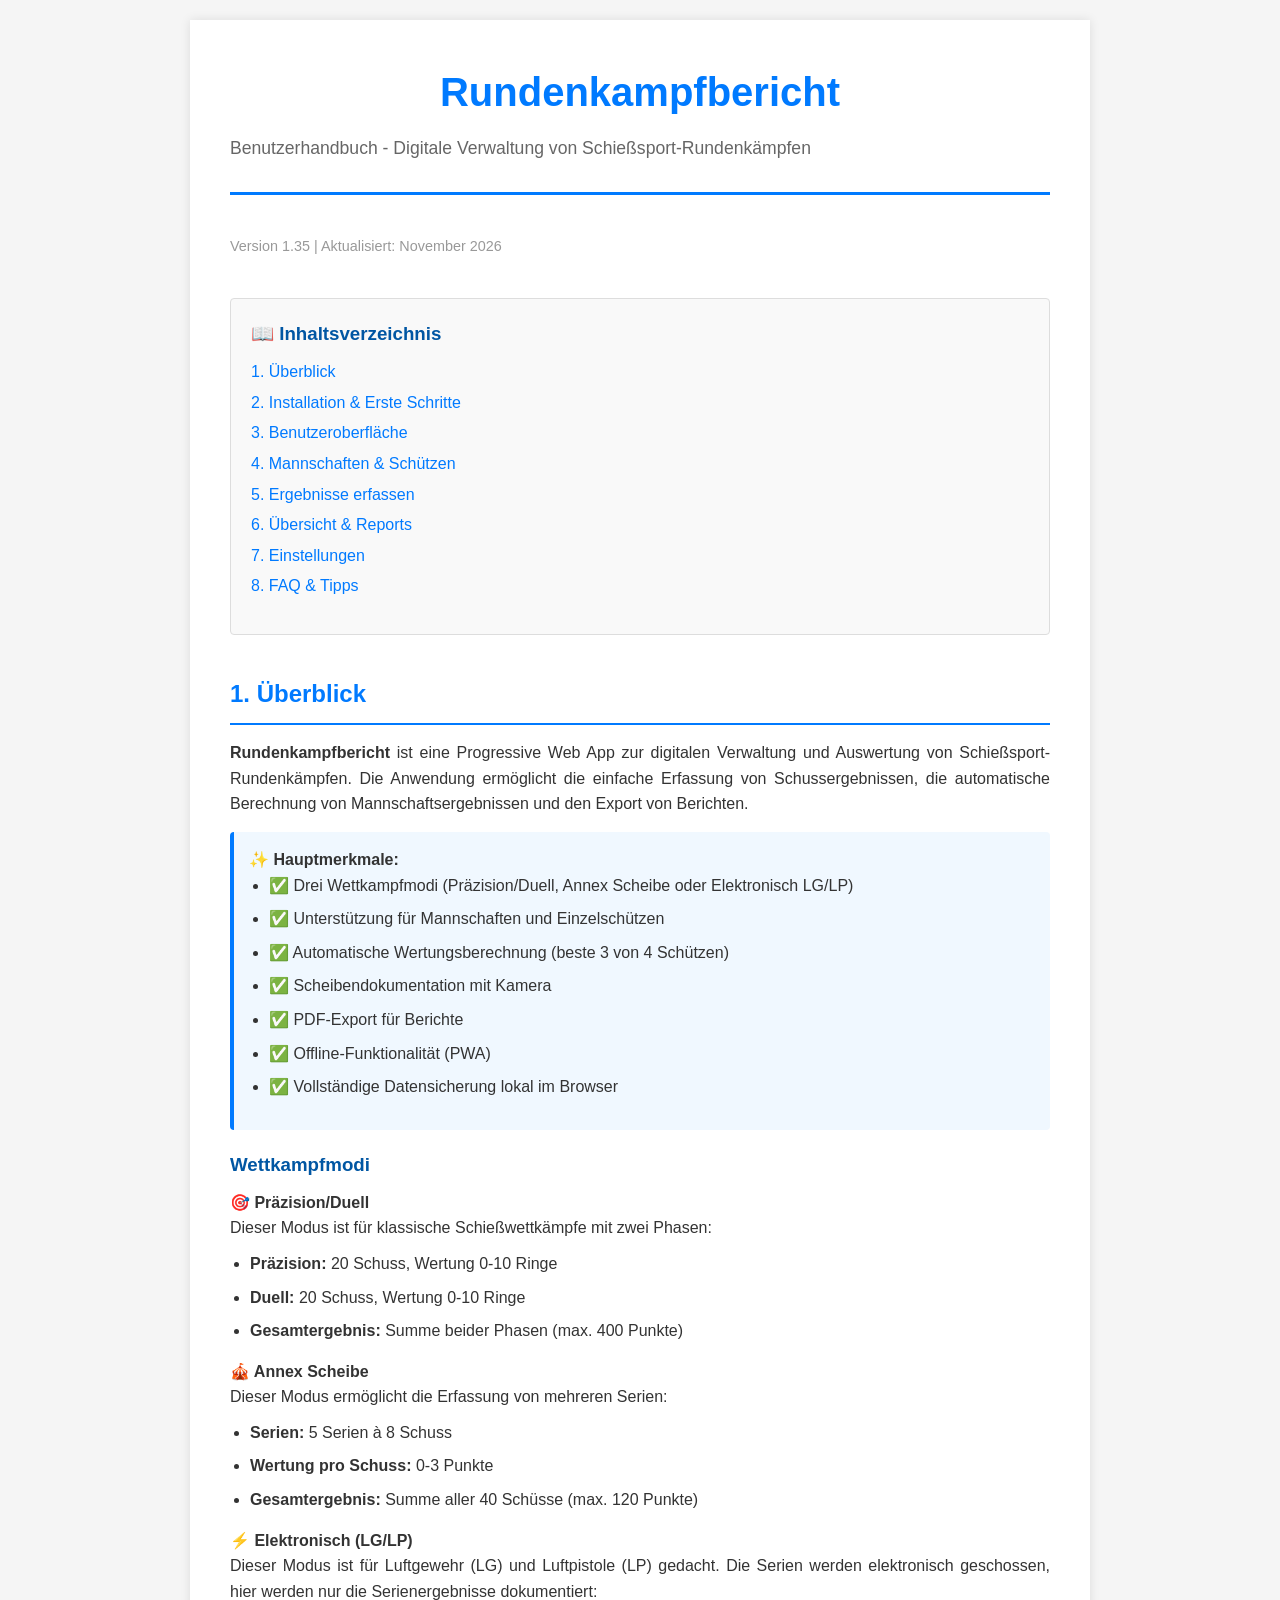
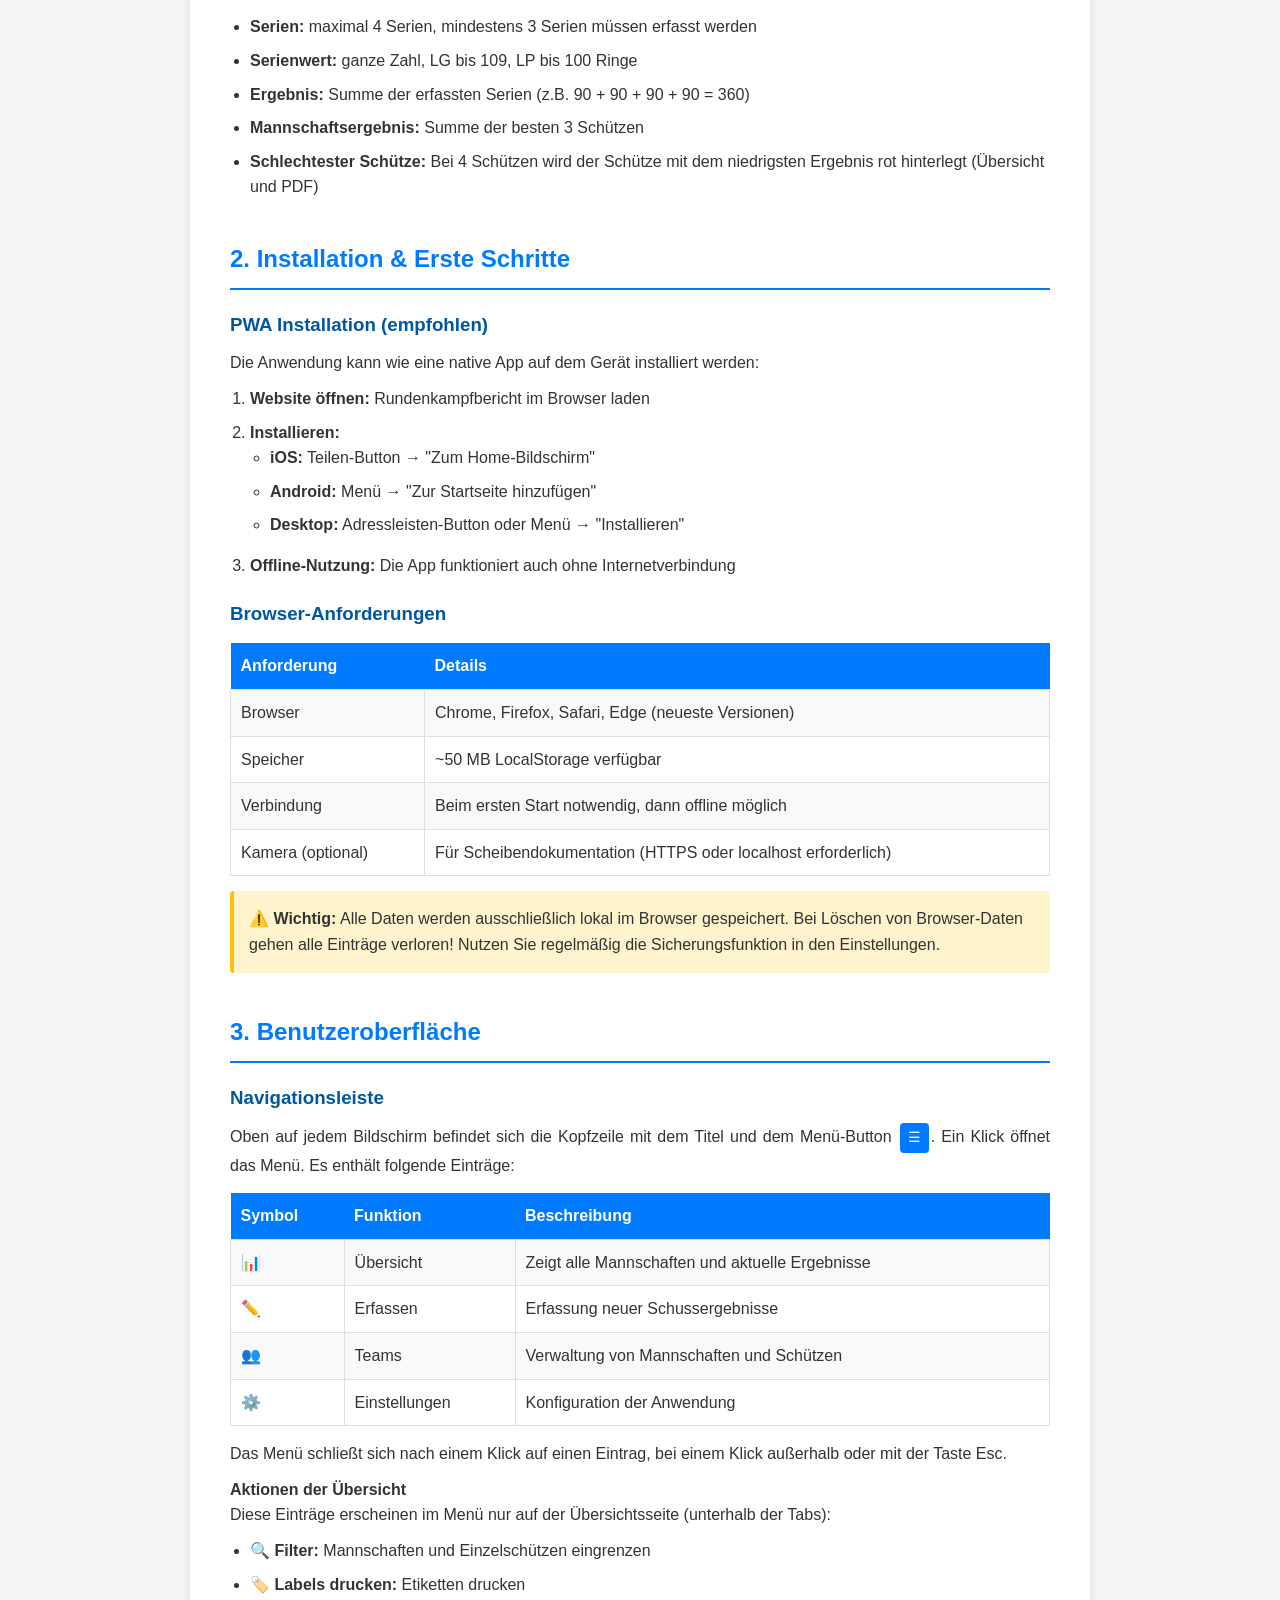
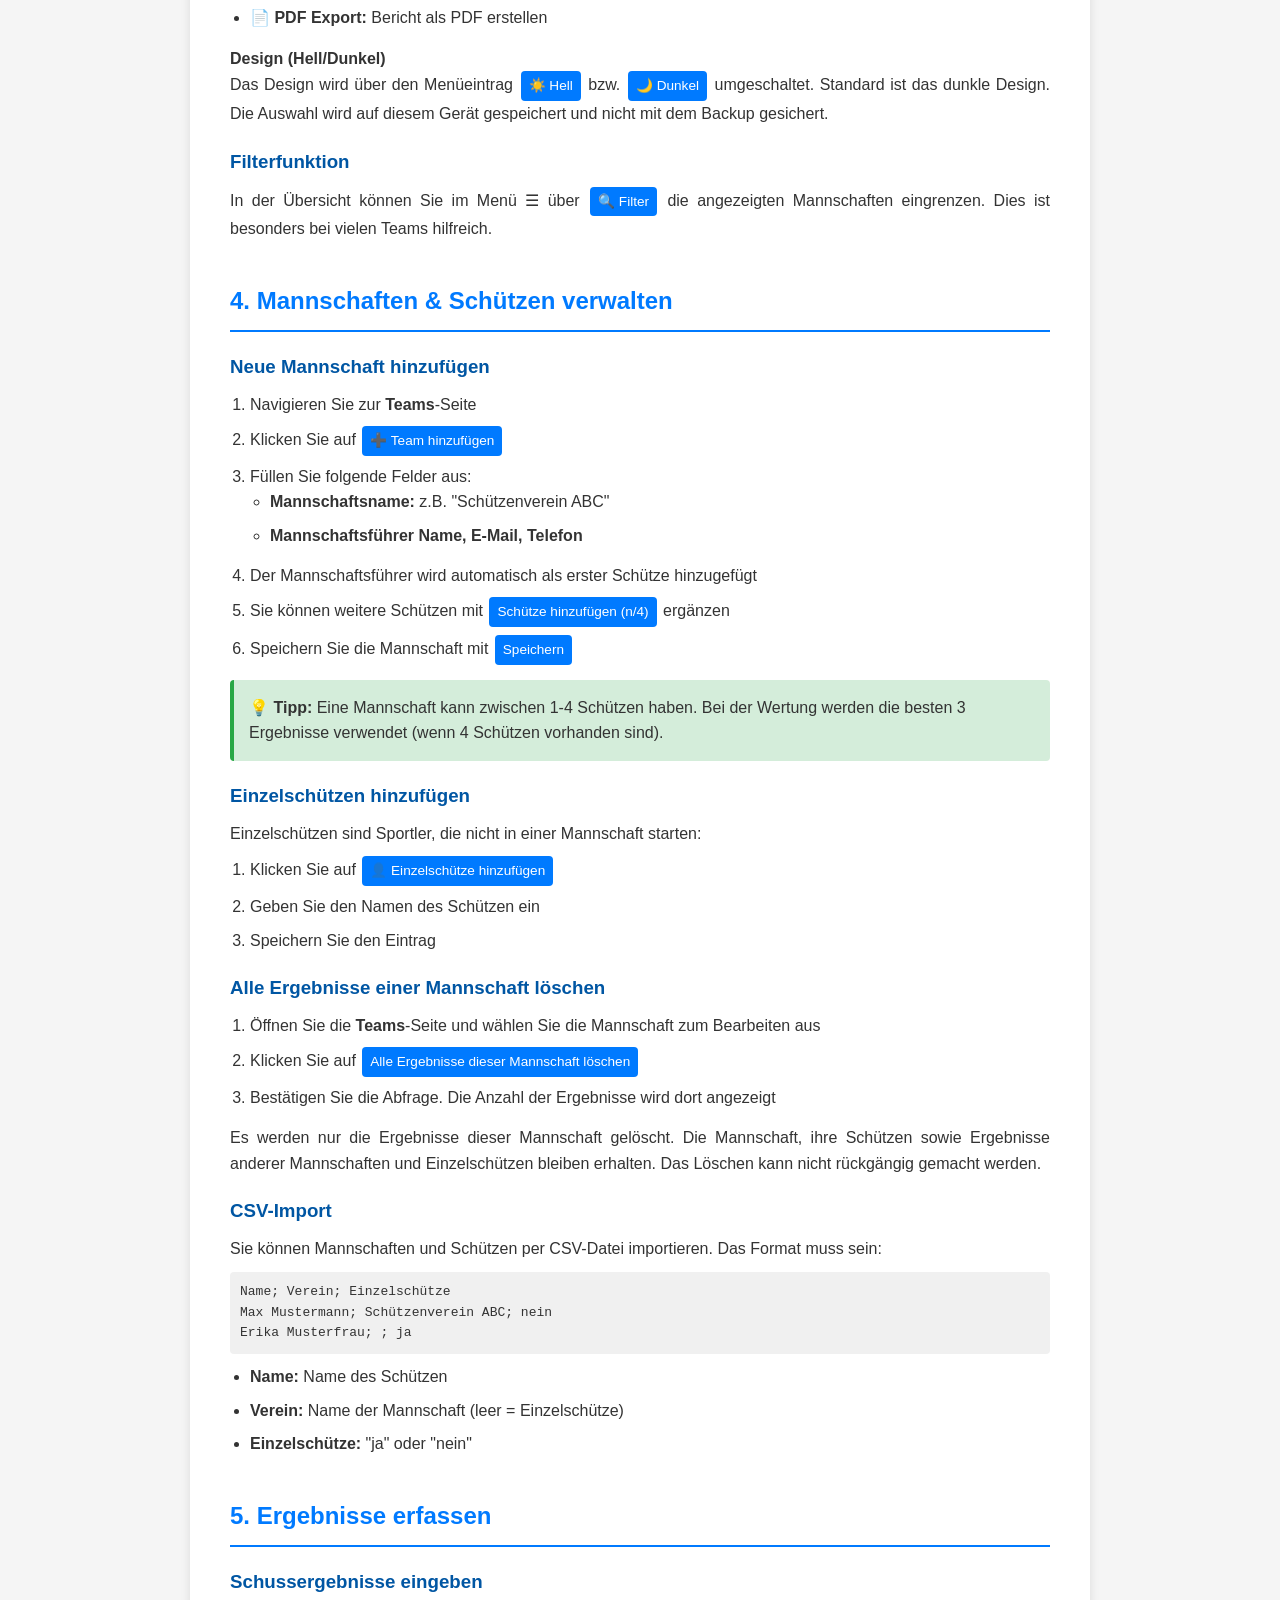
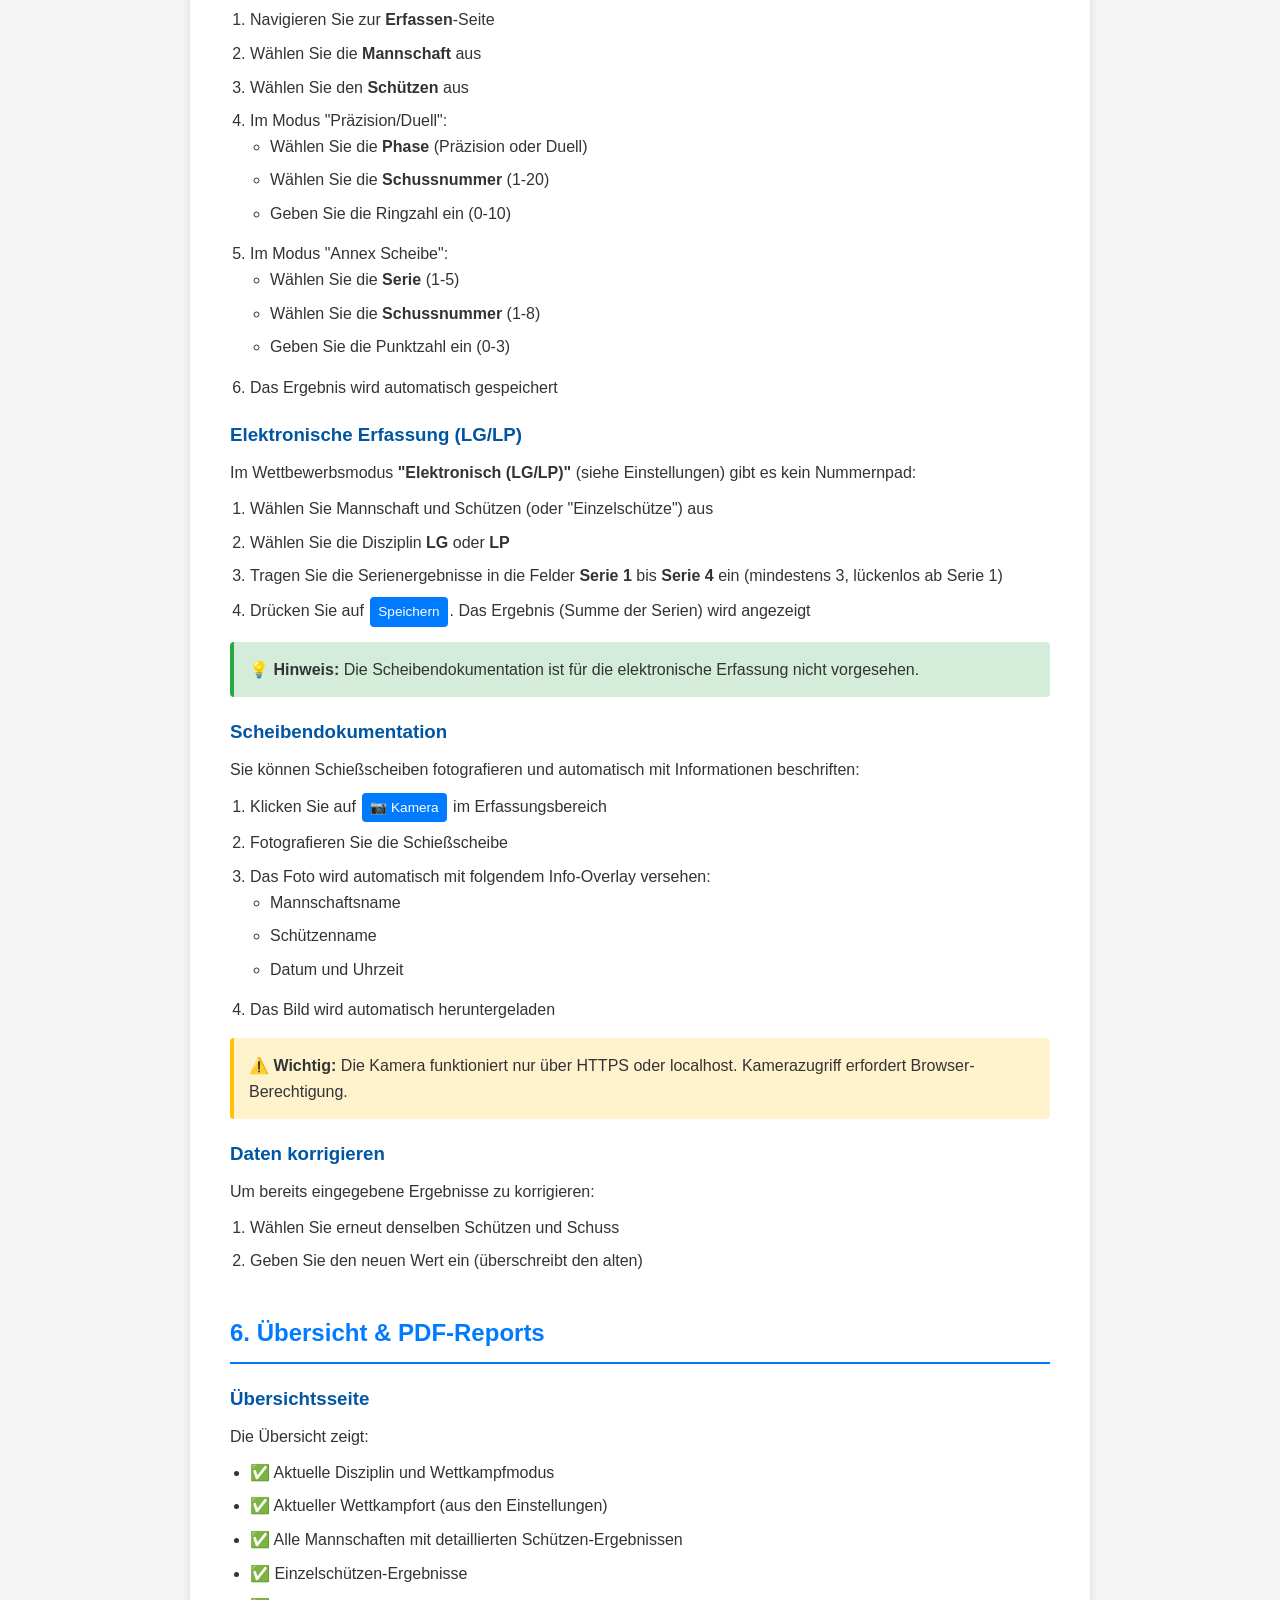
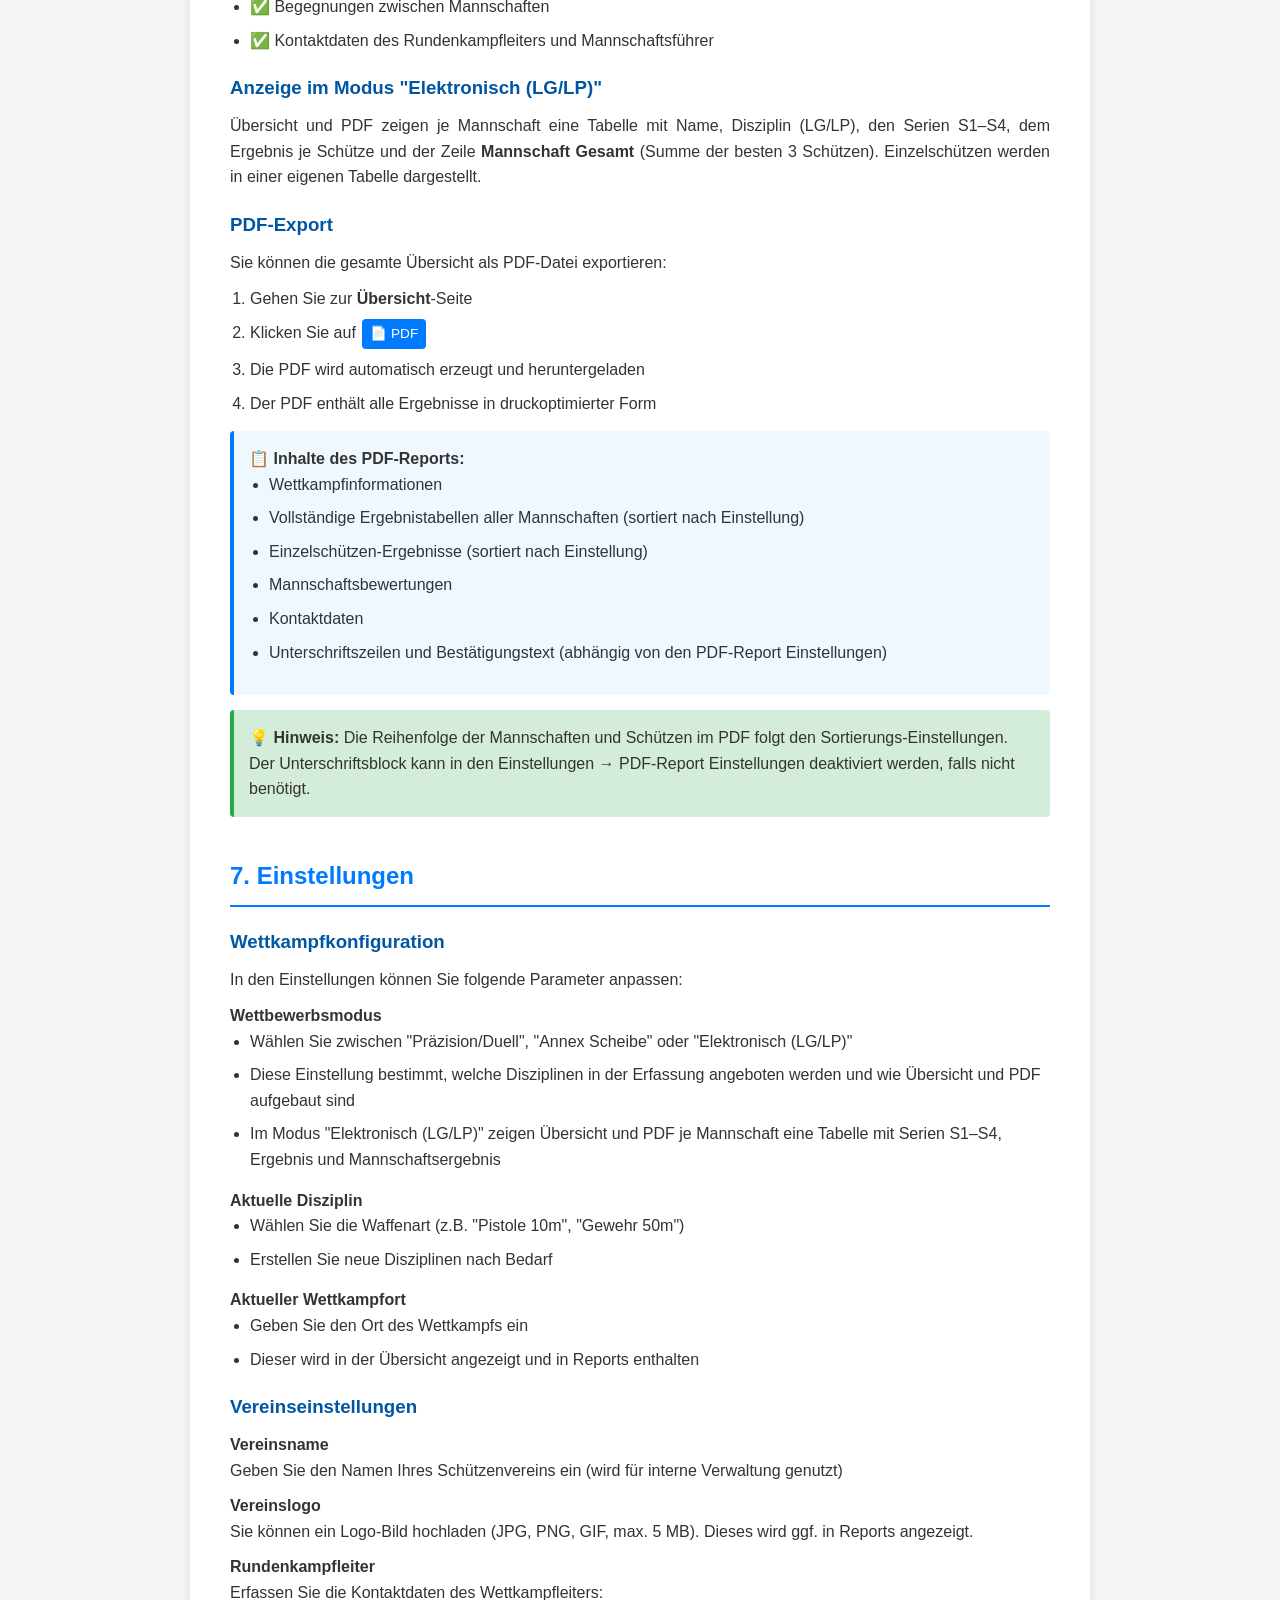
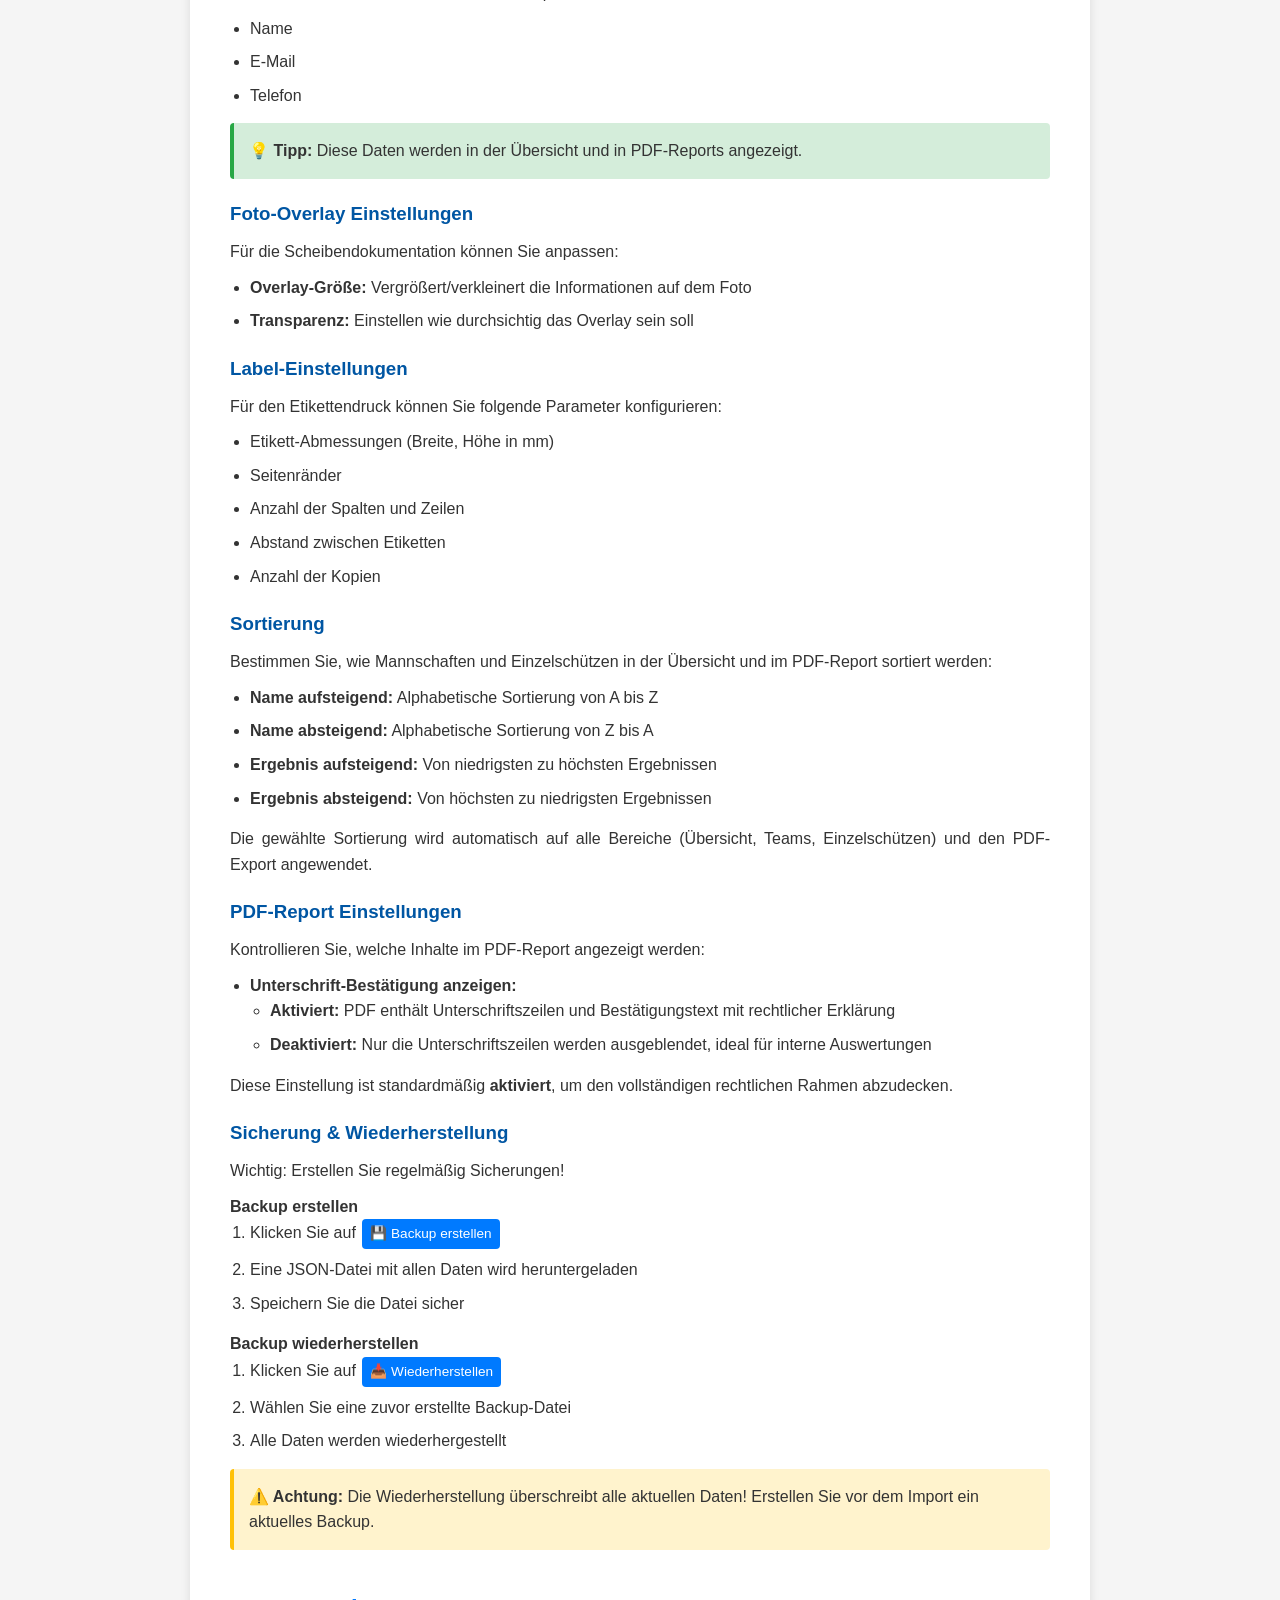
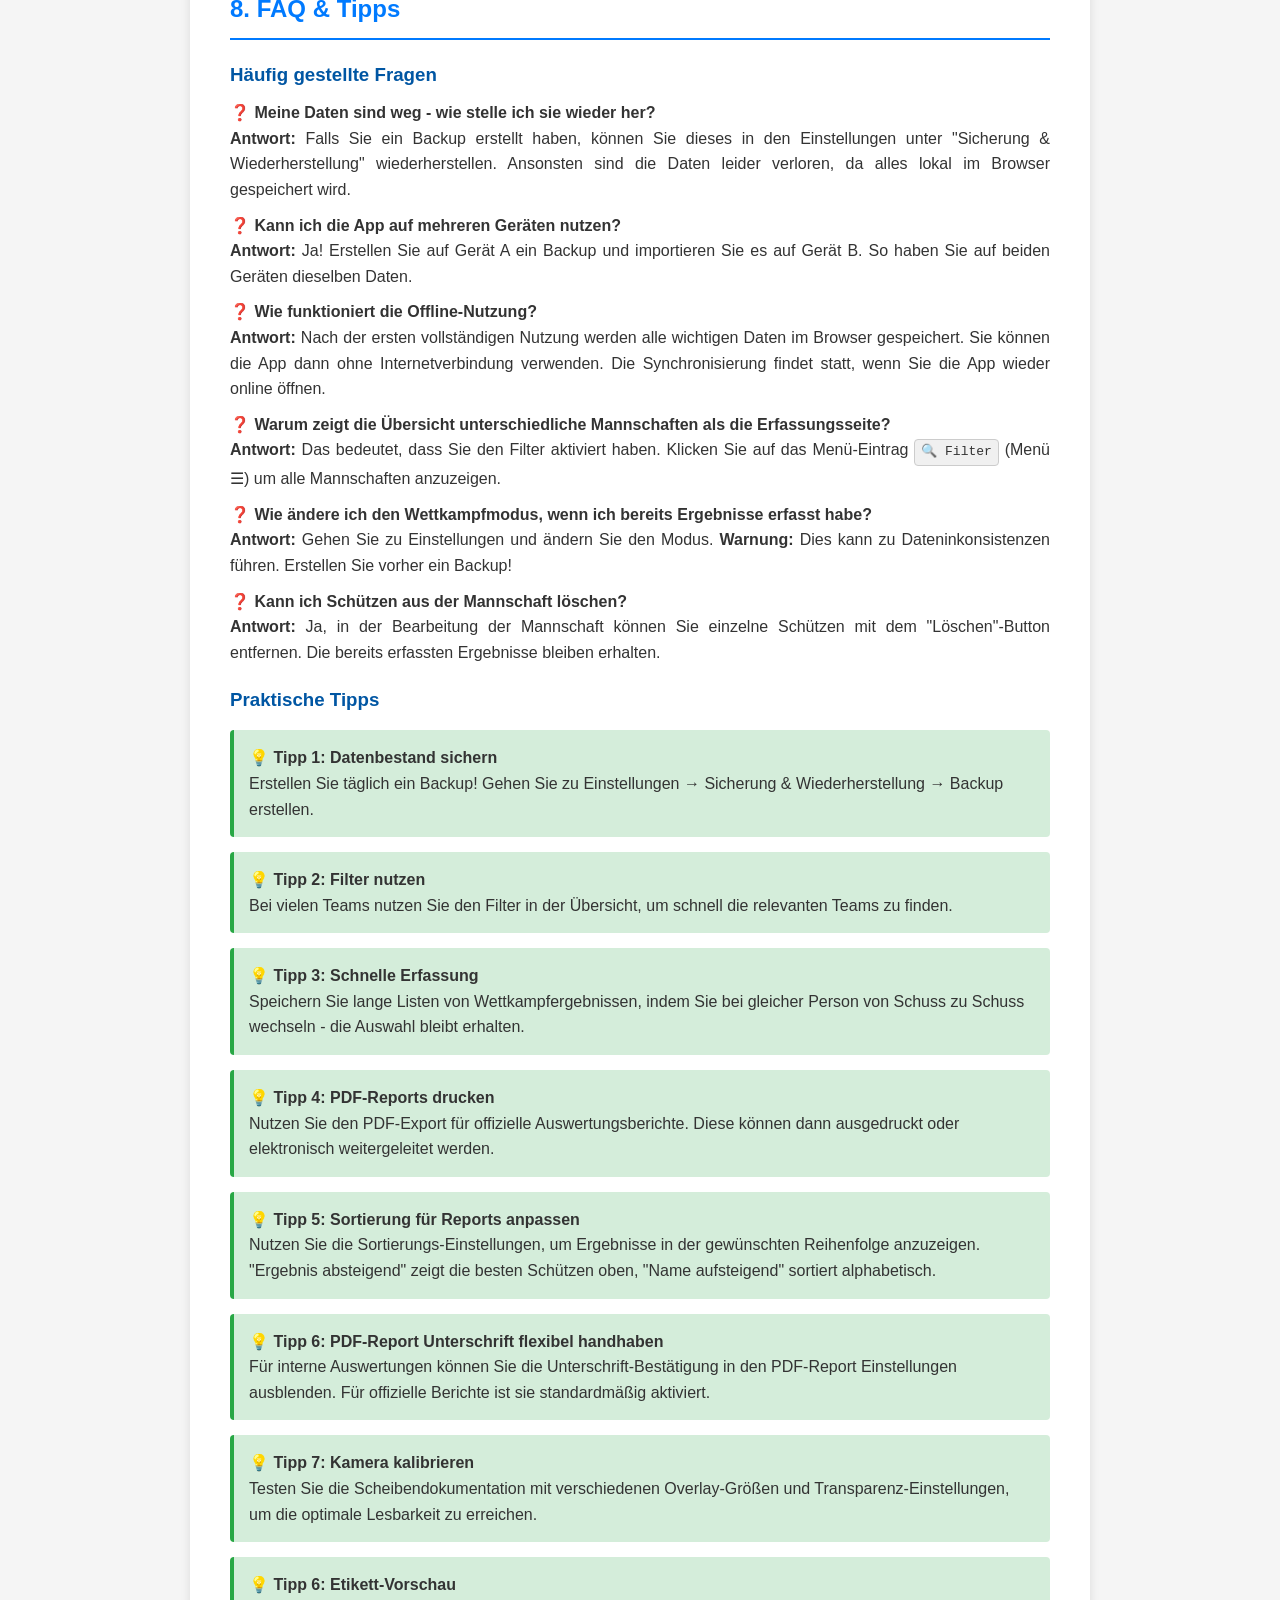
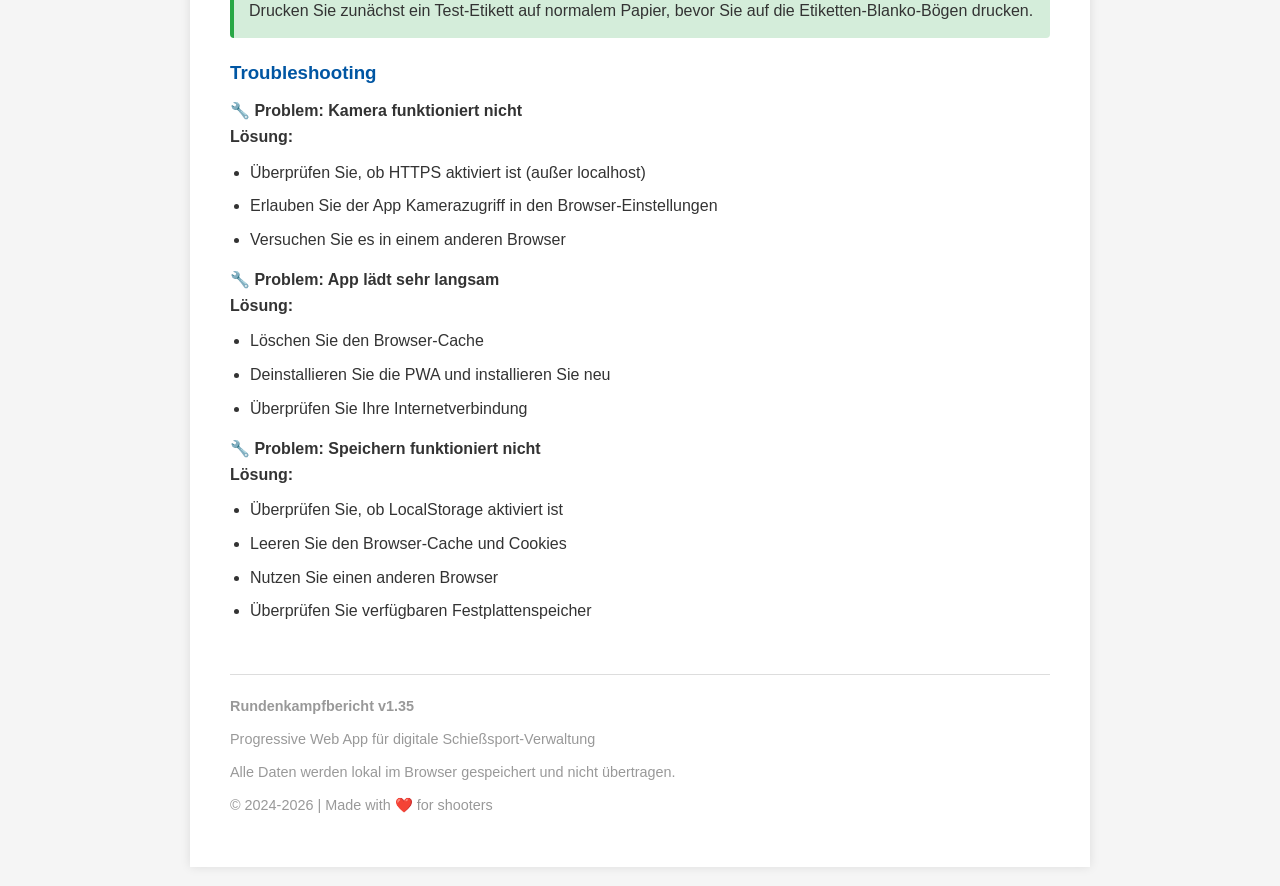
==== commit c6a40946: "Anpassung der Versionsnummer" ====
--- a/BENUTZERHANDBUCH.html
+++ b/BENUTZERHANDBUCH.html
@@ -220,7 +220,7 @@
         </div>
         
         <div class="version">
-            <p>Version 1.38 | Aktualisiert: November 2026</p>
+            <p>Version 1.35 | Aktualisiert: November 2026</p>
         </div>
         
         <div class="toc">
@@ -781,7 +781,7 @@
         <!-- FOOTER -->
         <div class="page-break"></div>
         <footer>
-            <p><strong>Rundenkampfbericht v1.38</strong></p>
+            <p><strong>Rundenkampfbericht v1.35</strong></p>
             <p>Progressive Web App für digitale Schießsport-Verwaltung</p>
             <p>Alle Daten werden lokal im Browser gespeichert und nicht übertragen.</p>
             <p>© 2024-2026 | Made with ❤️ for shooters</p>
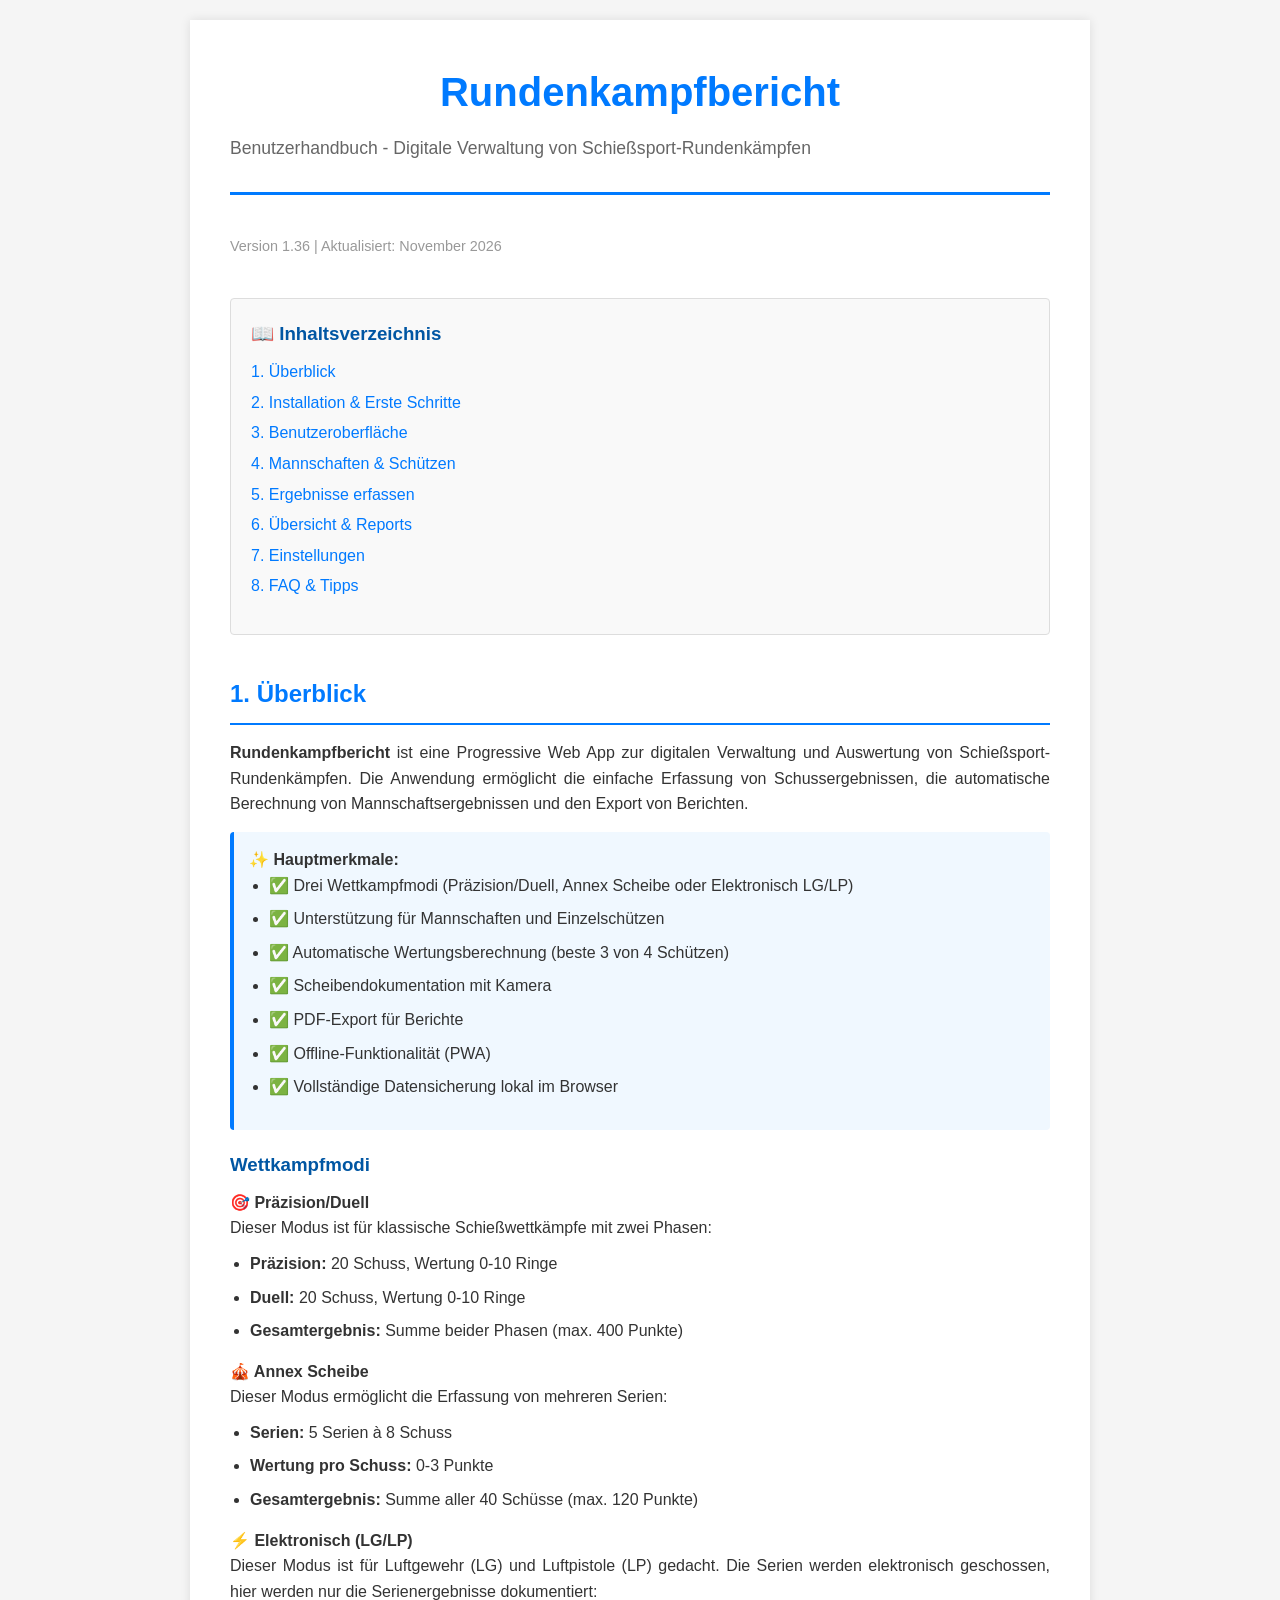
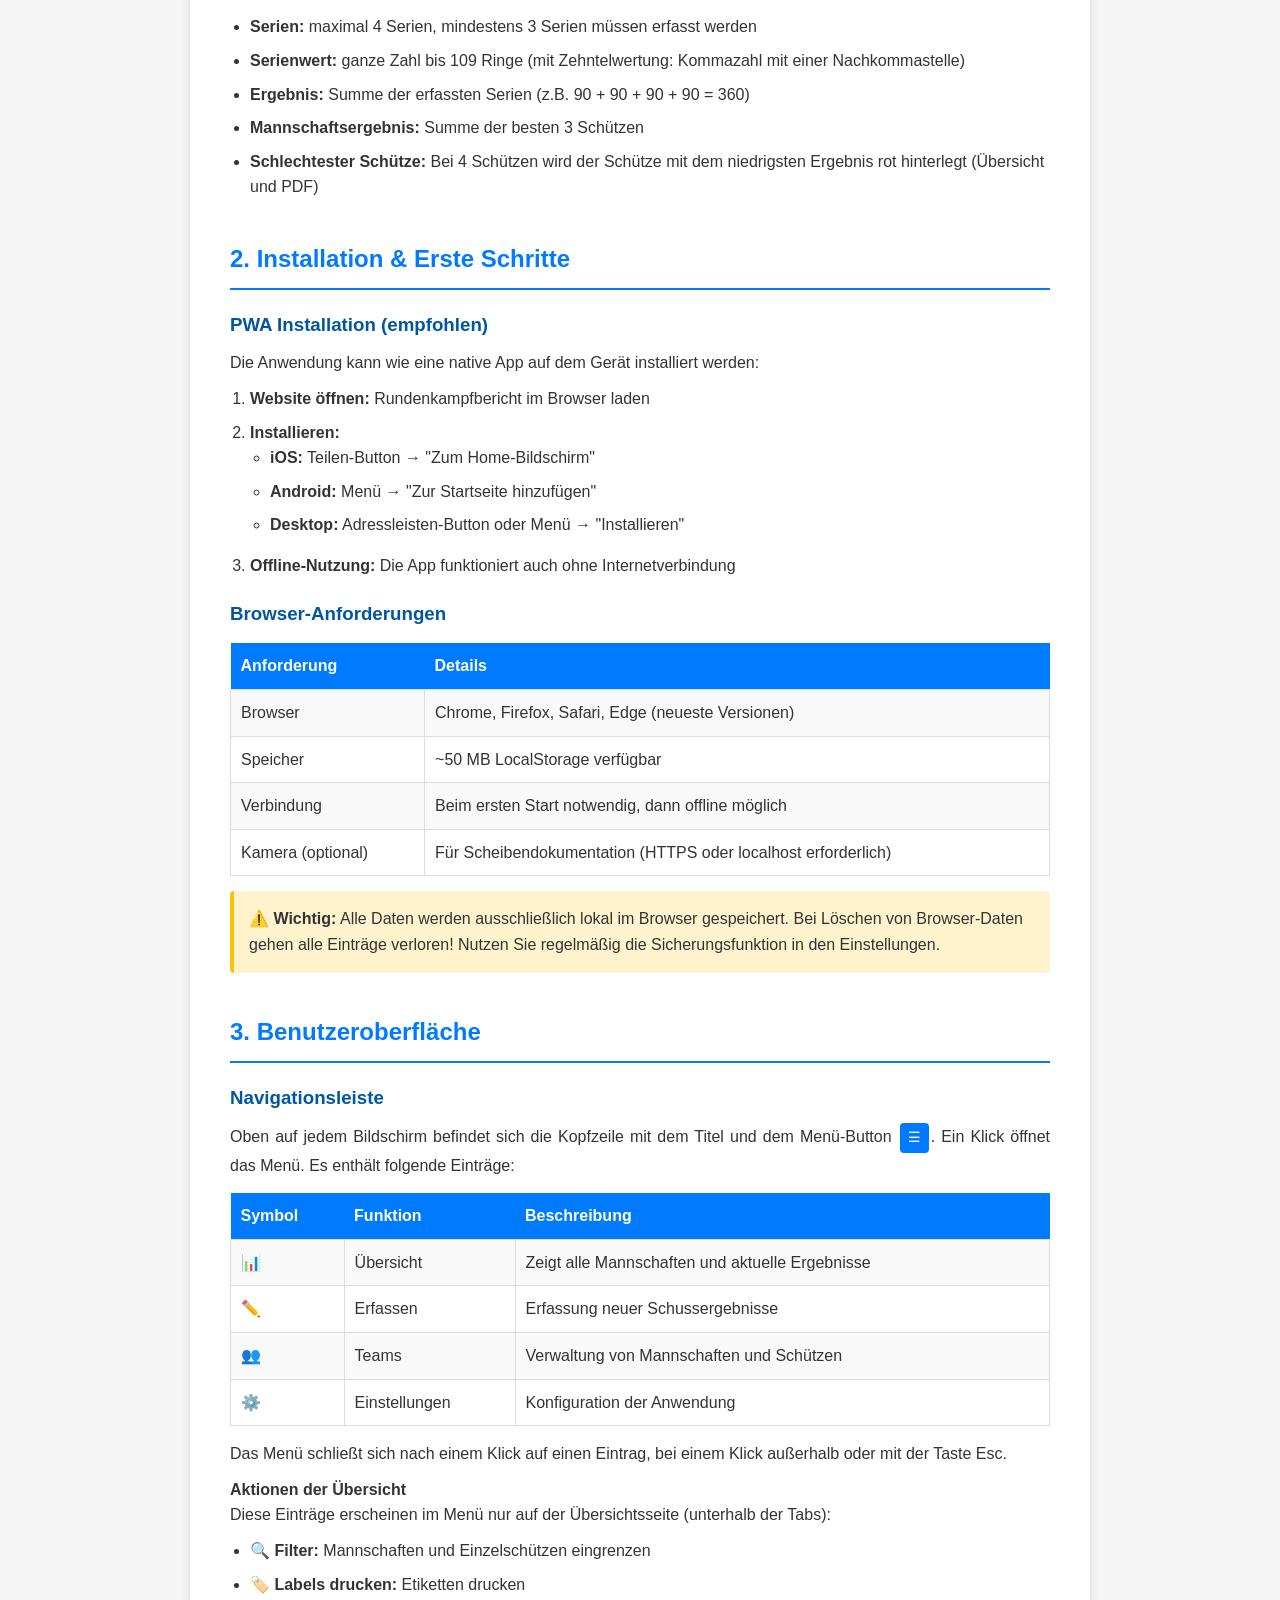
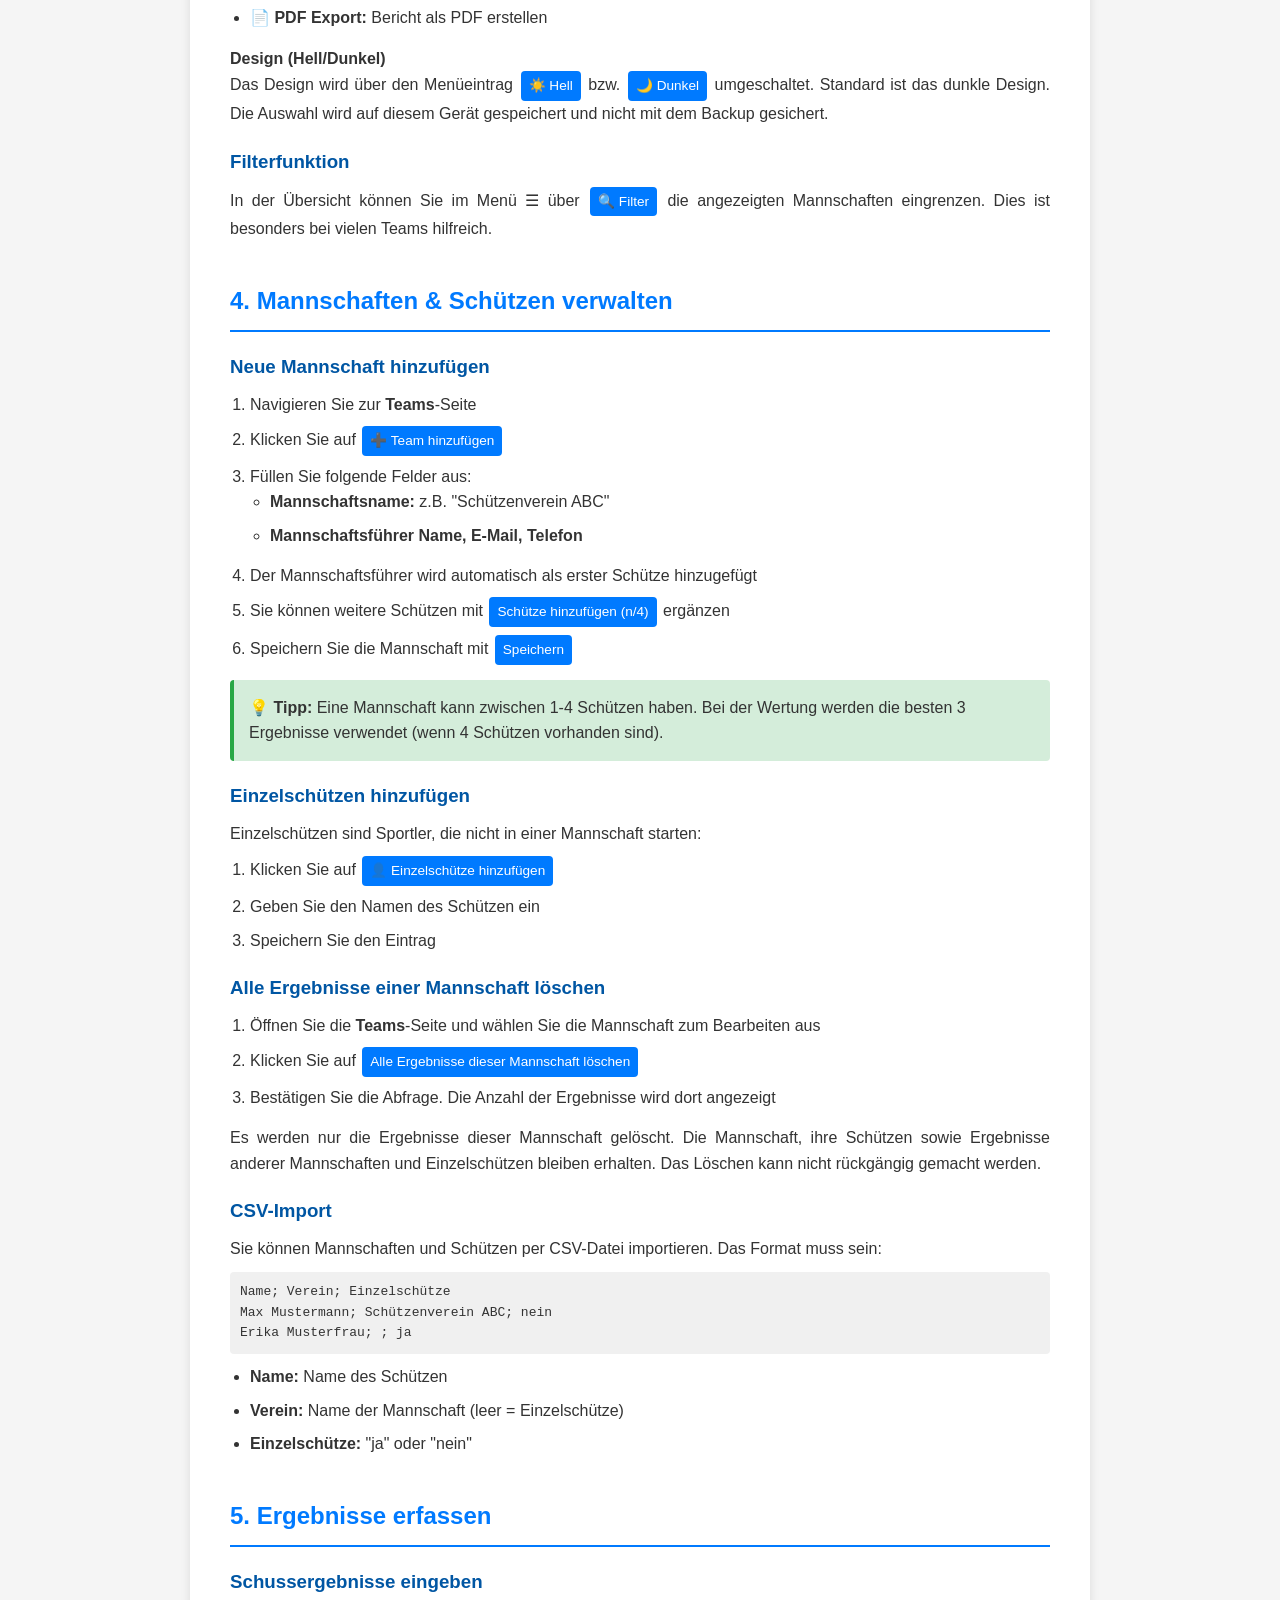
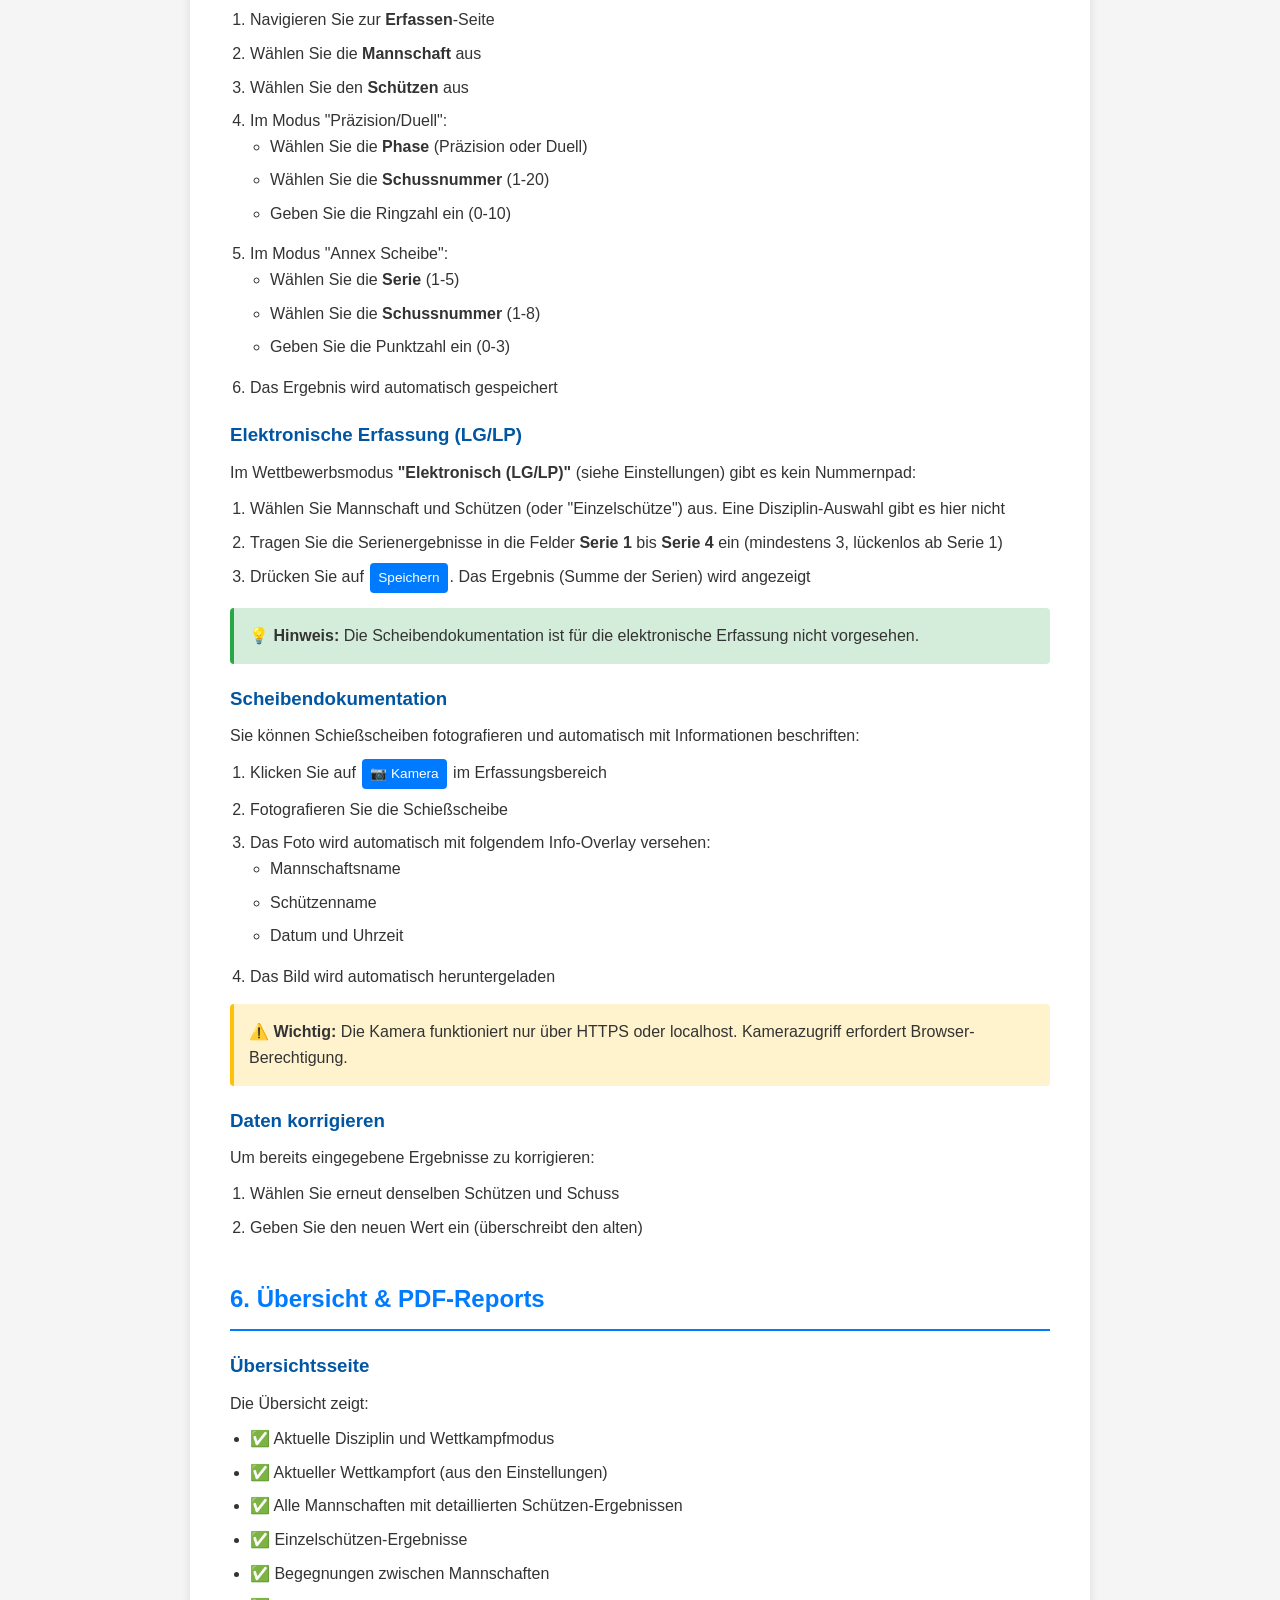
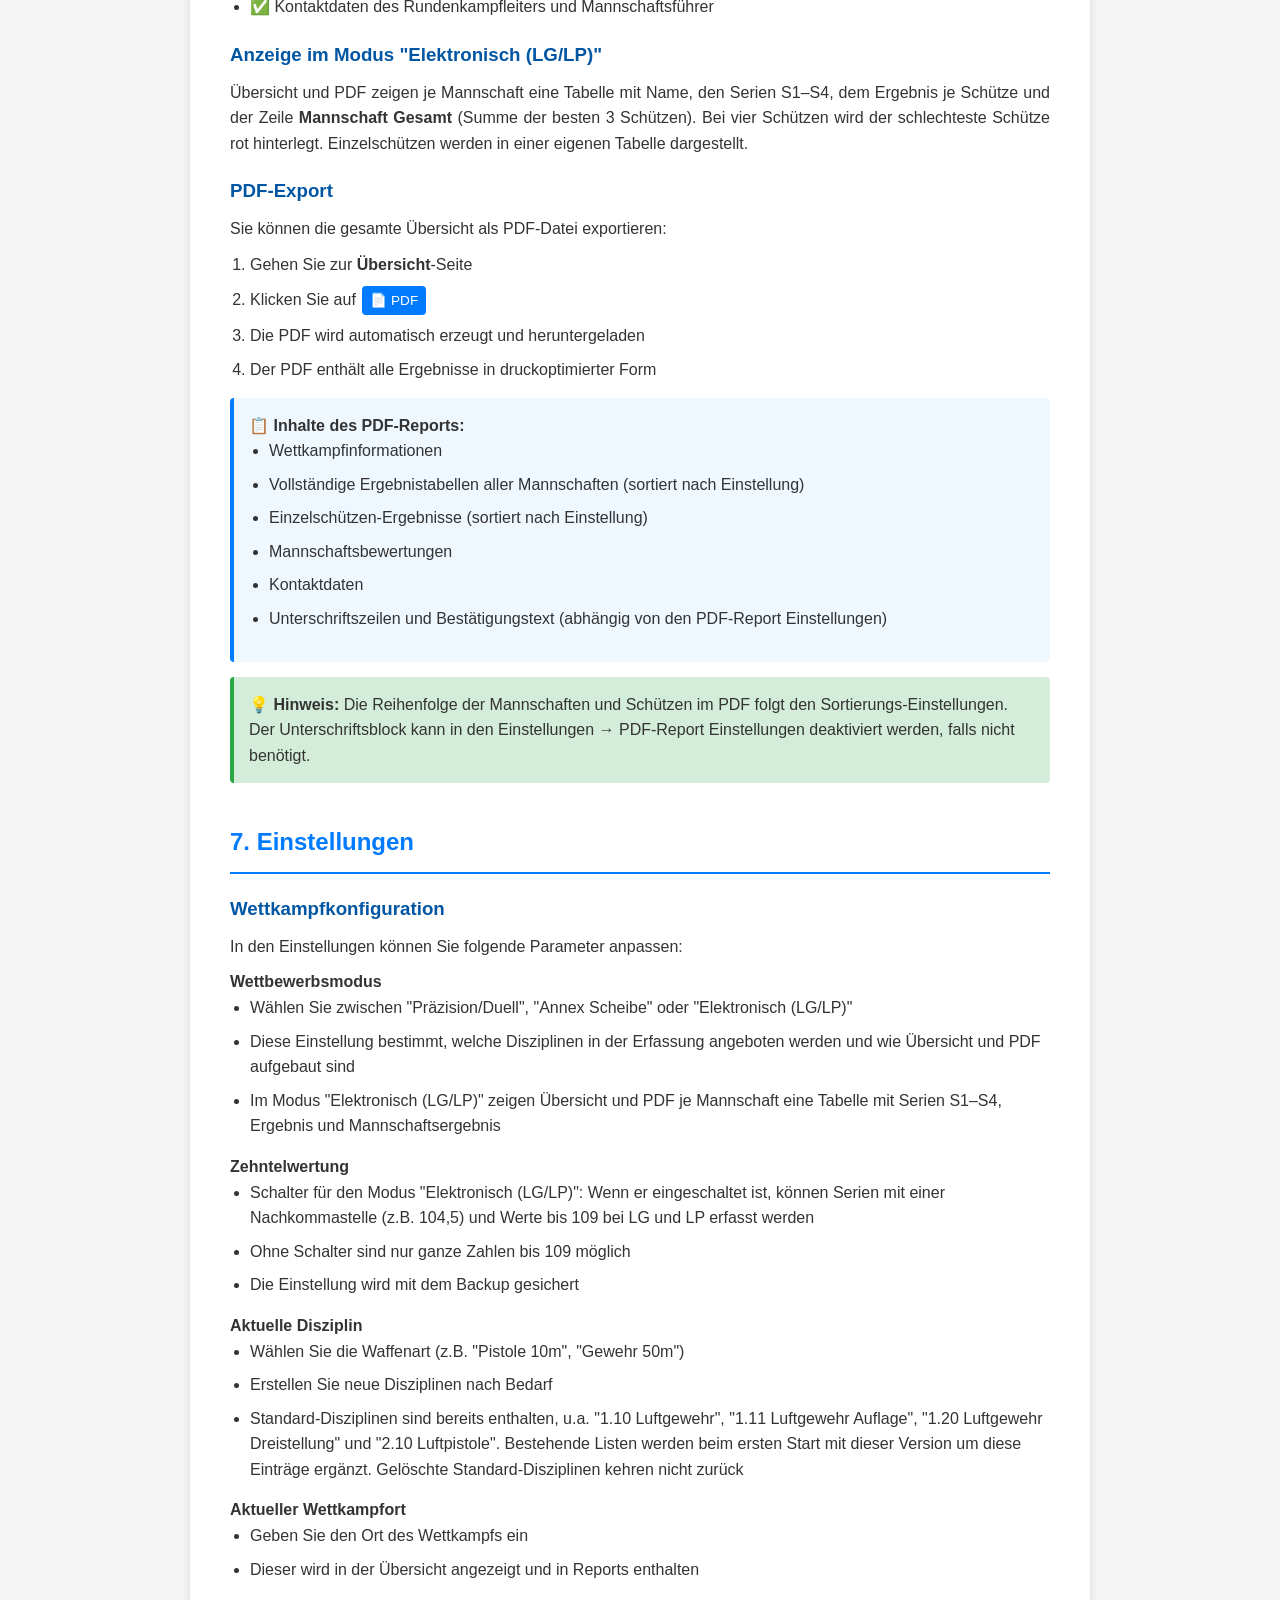
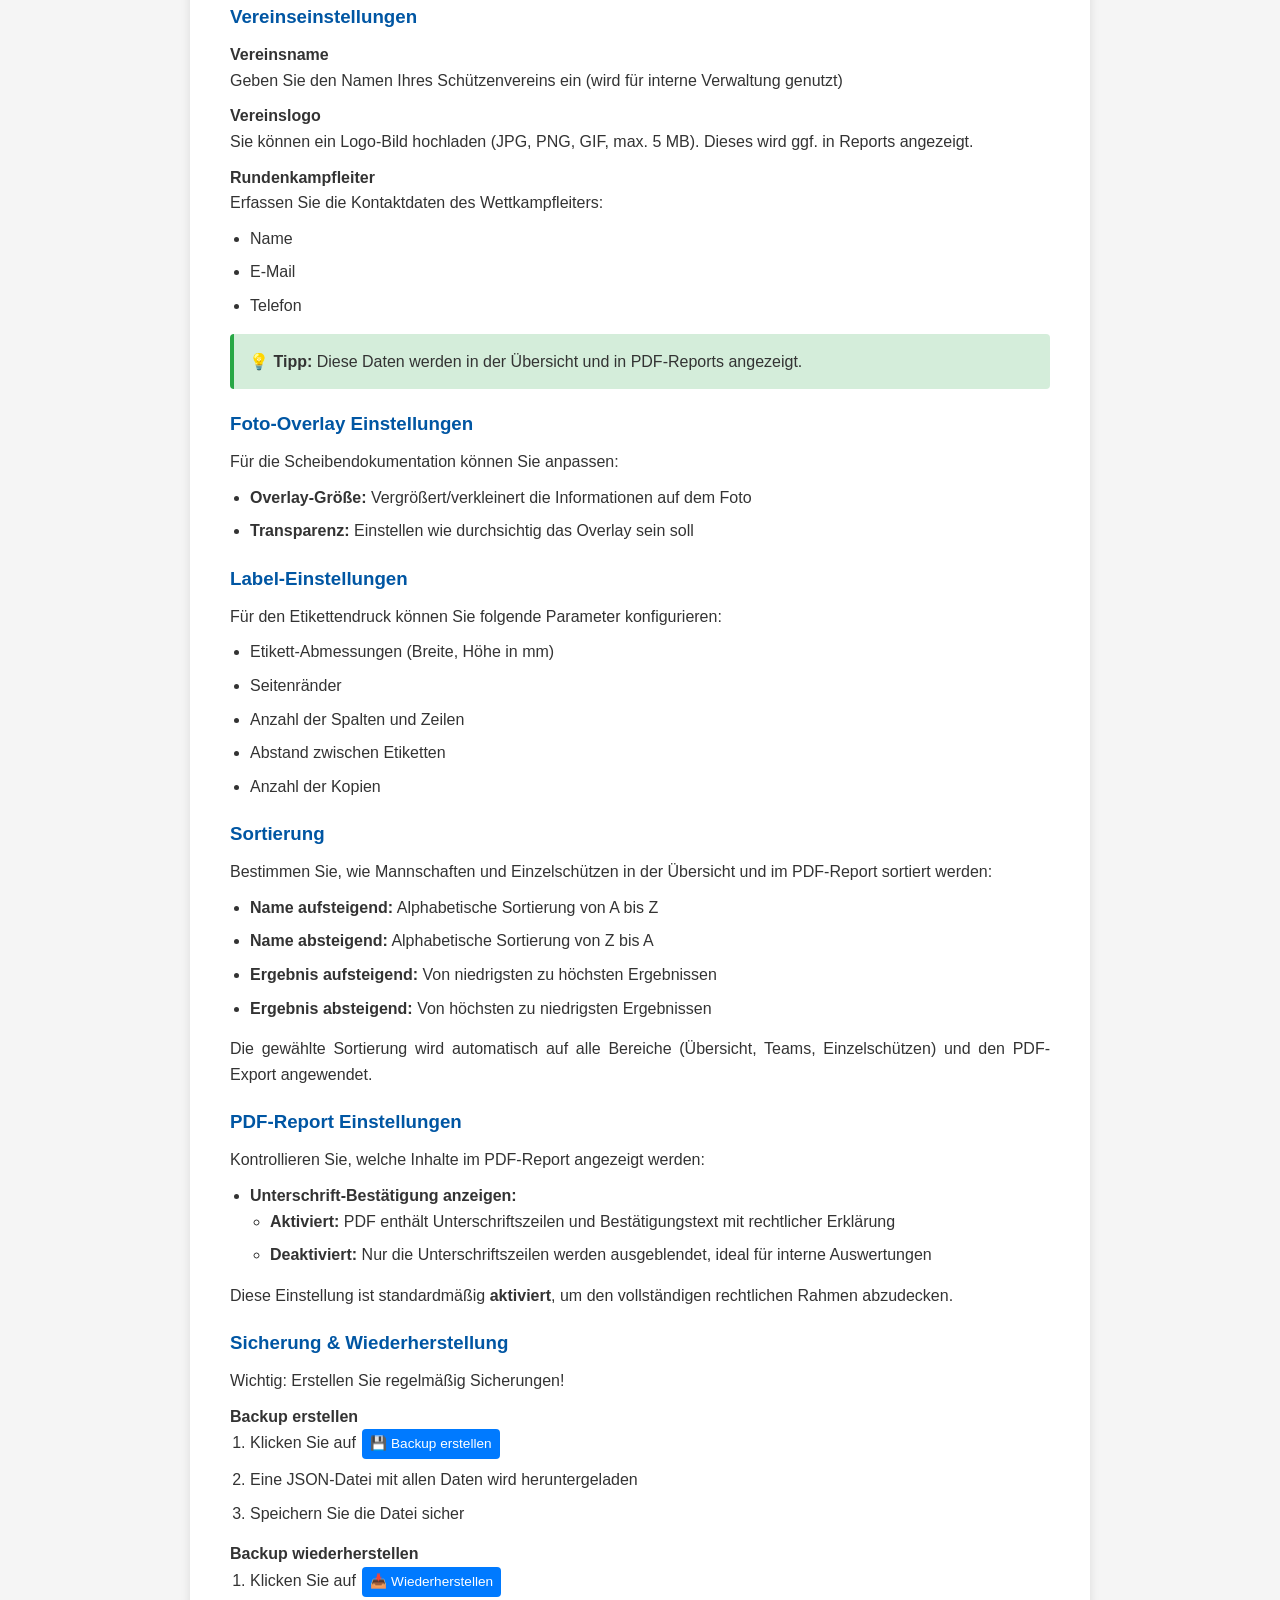
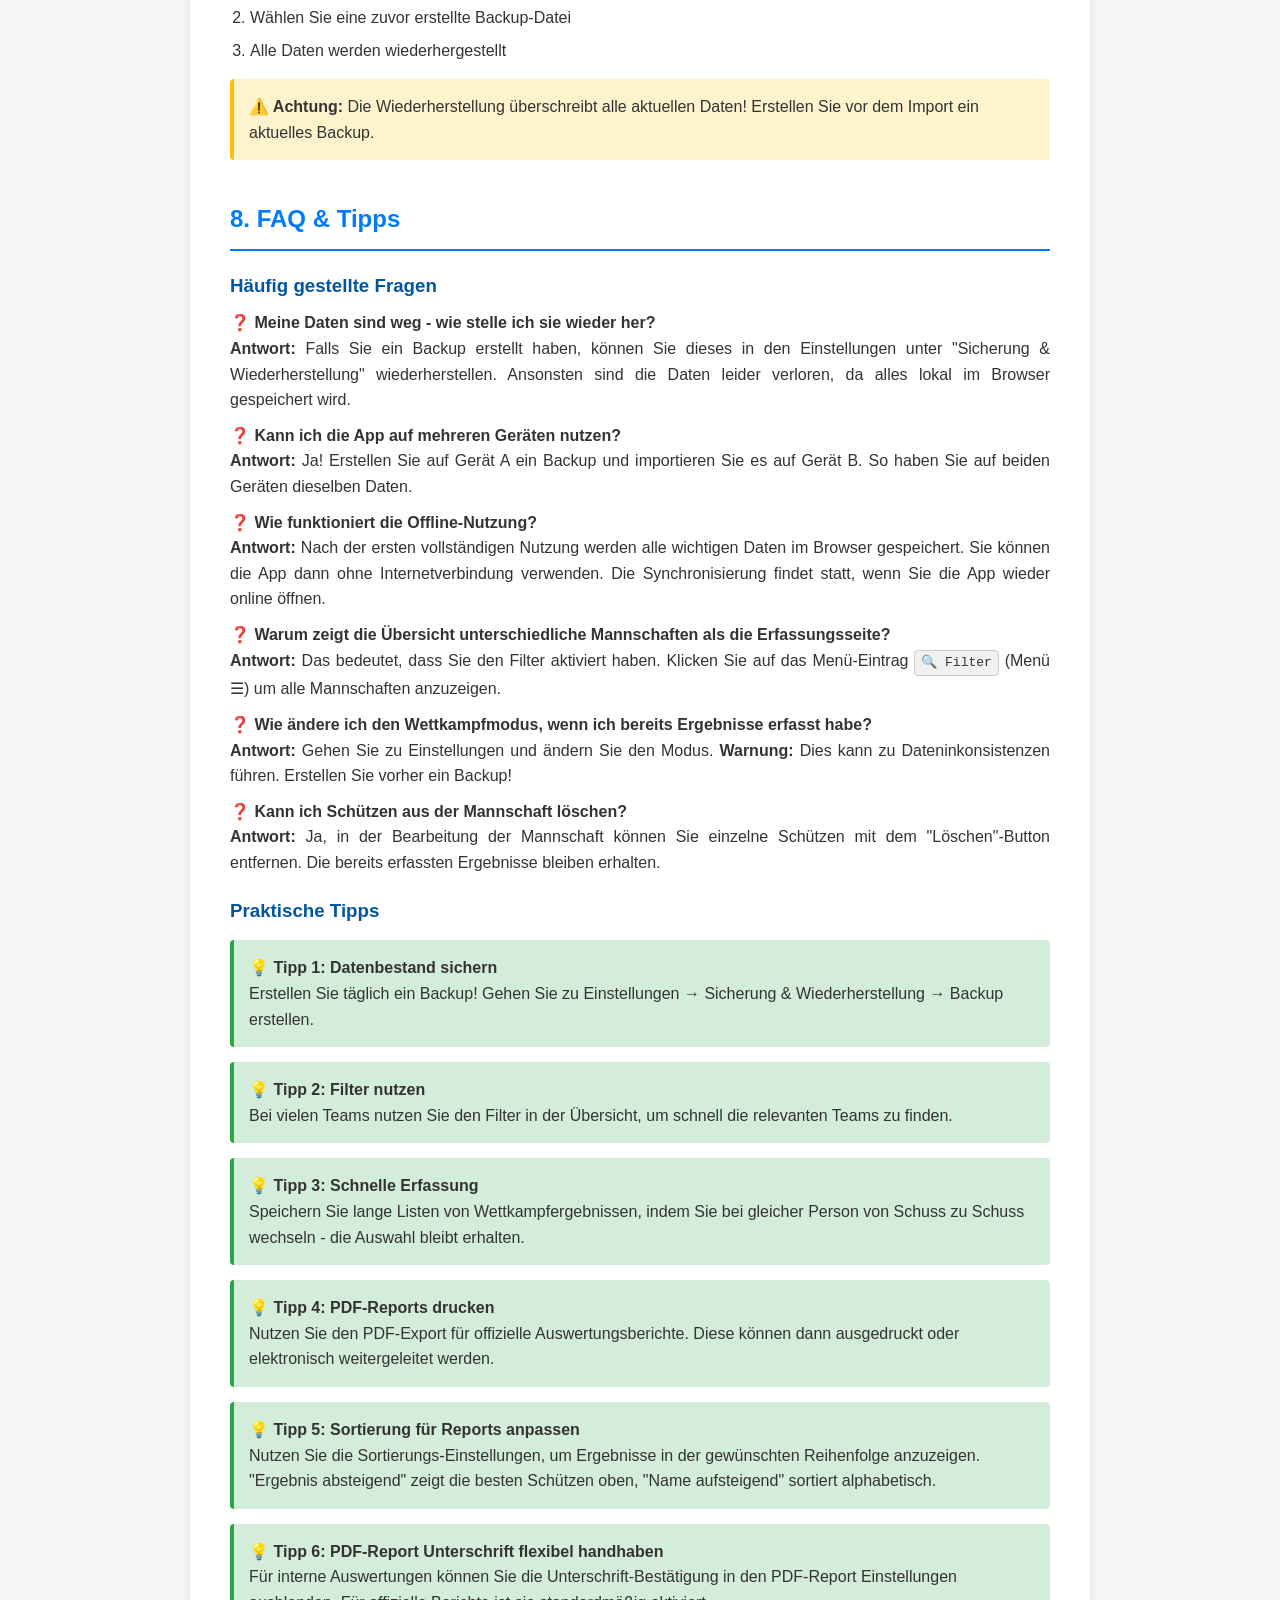
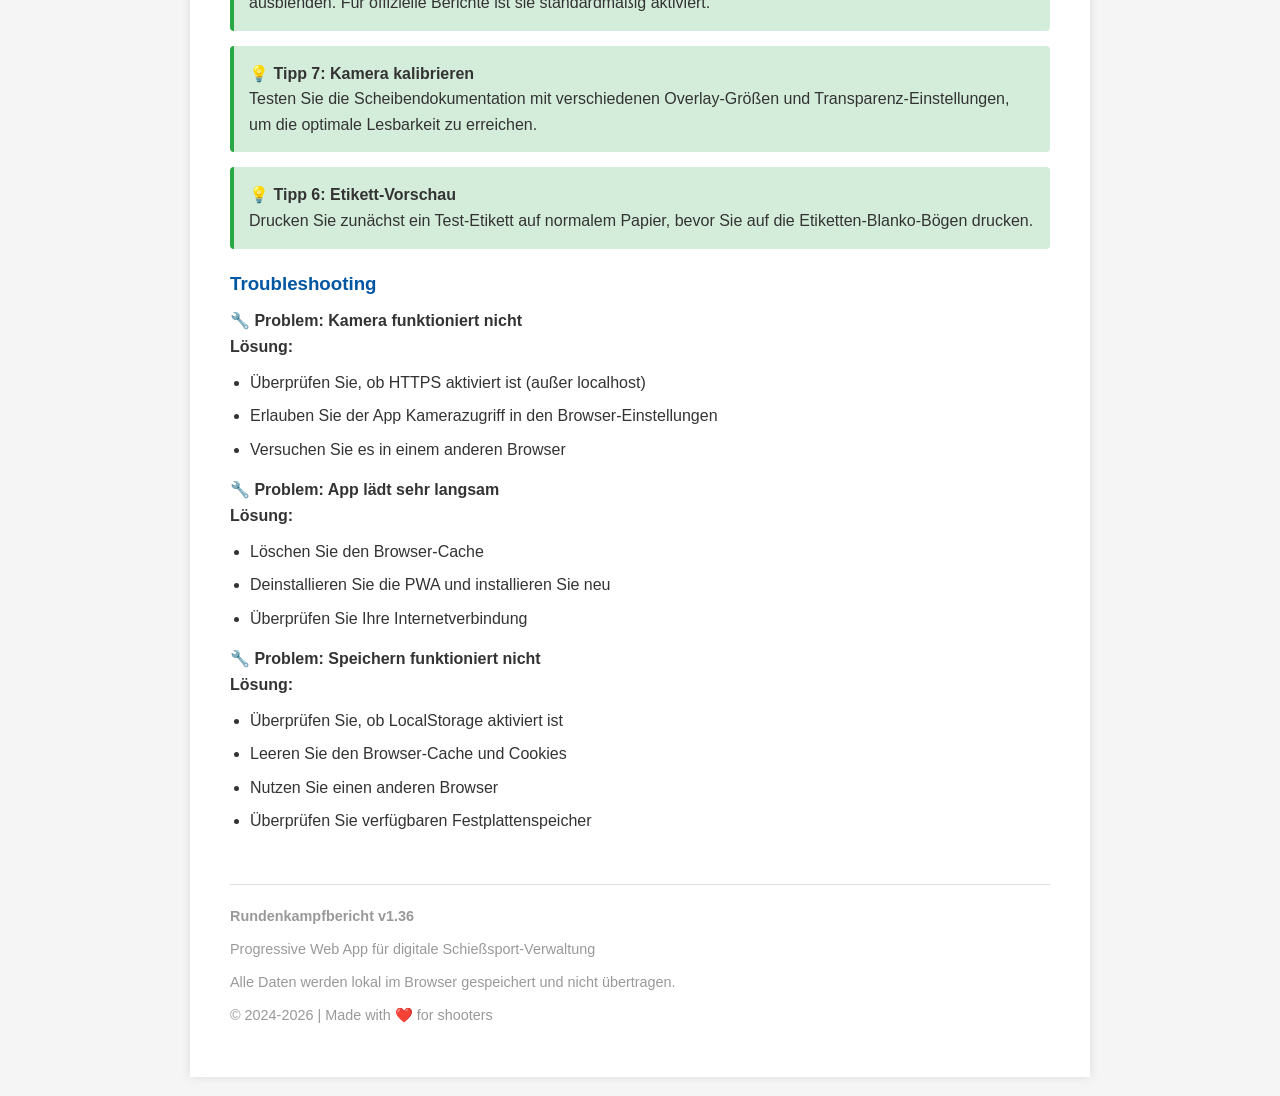
==== commit 37285ff3: "feat: Elektronische Erfassung (LG/LP) als Wettbewerbsmodus, Header-Menü, Theme - Wettbewerbsmodus "E" ====
--- a/BENUTZERHANDBUCH.html
+++ b/BENUTZERHANDBUCH.html
@@ -220,7 +220,7 @@
         </div>
         
         <div class="version">
-            <p>Version 1.35 | Aktualisiert: November 2026</p>
+            <p>Version 1.36 | Aktualisiert: November 2026</p>
         </div>
         
         <div class="toc">
@@ -284,7 +284,7 @@
         geschossen, hier werden nur die Serienergebnisse dokumentiert:</p>
         <ul>
             <li><strong>Serien:</strong> maximal 4 Serien, mindestens 3 Serien müssen erfasst werden</li>
-            <li><strong>Serienwert:</strong> ganze Zahl, LG bis 109, LP bis 100 Ringe</li>
+            <li><strong>Serienwert:</strong> ganze Zahl bis 109 Ringe (mit Zehntelwertung: Kommazahl mit einer Nachkommastelle)</li>
             <li><strong>Ergebnis:</strong> Summe der erfassten Serien (z.B. 90 + 90 + 90 + 90 = 360)</li>
             <li><strong>Mannschaftsergebnis:</strong> Summe der besten 3 Schützen</li>
             <li><strong>Schlechtester Schütze:</strong> Bei 4 Schützen wird der Schütze mit dem niedrigsten Ergebnis rot hinterlegt (Übersicht und PDF)</li>
@@ -478,8 +478,7 @@
         <h3>Elektronische Erfassung (LG/LP)</h3>
         <p>Im Wettbewerbsmodus <strong>"Elektronisch (LG/LP)"</strong> (siehe Einstellungen) gibt es kein Nummernpad:</p>
         <ol>
-            <li>Wählen Sie Mannschaft und Schützen (oder "Einzelschütze") aus</li>
-            <li>Wählen Sie die Disziplin <strong>LG</strong> oder <strong>LP</strong></li>
+            <li>Wählen Sie Mannschaft und Schützen (oder "Einzelschütze") aus. Eine Disziplin-Auswahl gibt es hier nicht</li>
             <li>Tragen Sie die Serienergebnisse in die Felder <strong>Serie 1</strong> bis <strong>Serie 4</strong> ein
                 (mindestens 3, lückenlos ab Serie 1)</li>
             <li>Drücken Sie auf <span class="button-label">Speichern</span>. Das Ergebnis (Summe der Serien) wird angezeigt</li>
@@ -532,8 +531,9 @@
         </ul>
         
         <h3>Anzeige im Modus "Elektronisch (LG/LP)"</h3>
-        <p>Übersicht und PDF zeigen je Mannschaft eine Tabelle mit Name, Disziplin (LG/LP), den Serien S1–S4,
-        dem Ergebnis je Schütze und der Zeile <strong>Mannschaft Gesamt</strong> (Summe der besten 3 Schützen).
+        <p>Übersicht und PDF zeigen je Mannschaft eine Tabelle mit Name, den Serien S1–S4, dem Ergebnis je Schütze
+        und der Zeile <strong>Mannschaft Gesamt</strong> (Summe der besten 3 Schützen). Bei vier Schützen wird der
+        schlechteste Schütze rot hinterlegt.
         Einzelschützen werden in einer eigenen Tabelle dargestellt.</p>
         
         <h3>PDF-Export</h3>
@@ -577,10 +577,20 @@
             <li>Im Modus "Elektronisch (LG/LP)" zeigen Übersicht und PDF je Mannschaft eine Tabelle mit Serien S1–S4, Ergebnis und Mannschaftsergebnis</li>
         </ul>
         
+        <h4>Zehntelwertung</h4>
+        <ul>
+            <li>Schalter für den Modus "Elektronisch (LG/LP)": Wenn er eingeschaltet ist, können Serien mit einer Nachkommastelle
+            (z.B. 104,5) und Werte bis 109 bei LG und LP erfasst werden</li>
+            <li>Ohne Schalter sind nur ganze Zahlen bis 109 möglich</li>
+            <li>Die Einstellung wird mit dem Backup gesichert</li>
+        </ul>
+        
         <h4>Aktuelle Disziplin</h4>
         <ul>
             <li>Wählen Sie die Waffenart (z.B. "Pistole 10m", "Gewehr 50m")</li>
             <li>Erstellen Sie neue Disziplinen nach Bedarf</li>
+            <li>Standard-Disziplinen sind bereits enthalten, u.a. "1.10 Luftgewehr", "1.11 Luftgewehr Auflage",
+            "1.20 Luftgewehr Dreistellung" und "2.10 Luftpistole". Bestehende Listen werden beim ersten Start mit dieser Version um diese Einträge ergänzt. Gelöschte Standard-Disziplinen kehren nicht zurück</li>
         </ul>
         
         <h4>Aktueller Wettkampfort</h4>
@@ -781,7 +791,7 @@
         <!-- FOOTER -->
         <div class="page-break"></div>
         <footer>
-            <p><strong>Rundenkampfbericht v1.35</strong></p>
+            <p><strong>Rundenkampfbericht v1.36</strong></p>
             <p>Progressive Web App für digitale Schießsport-Verwaltung</p>
             <p>Alle Daten werden lokal im Browser gespeichert und nicht übertragen.</p>
             <p>© 2024-2026 | Made with ❤️ for shooters</p>
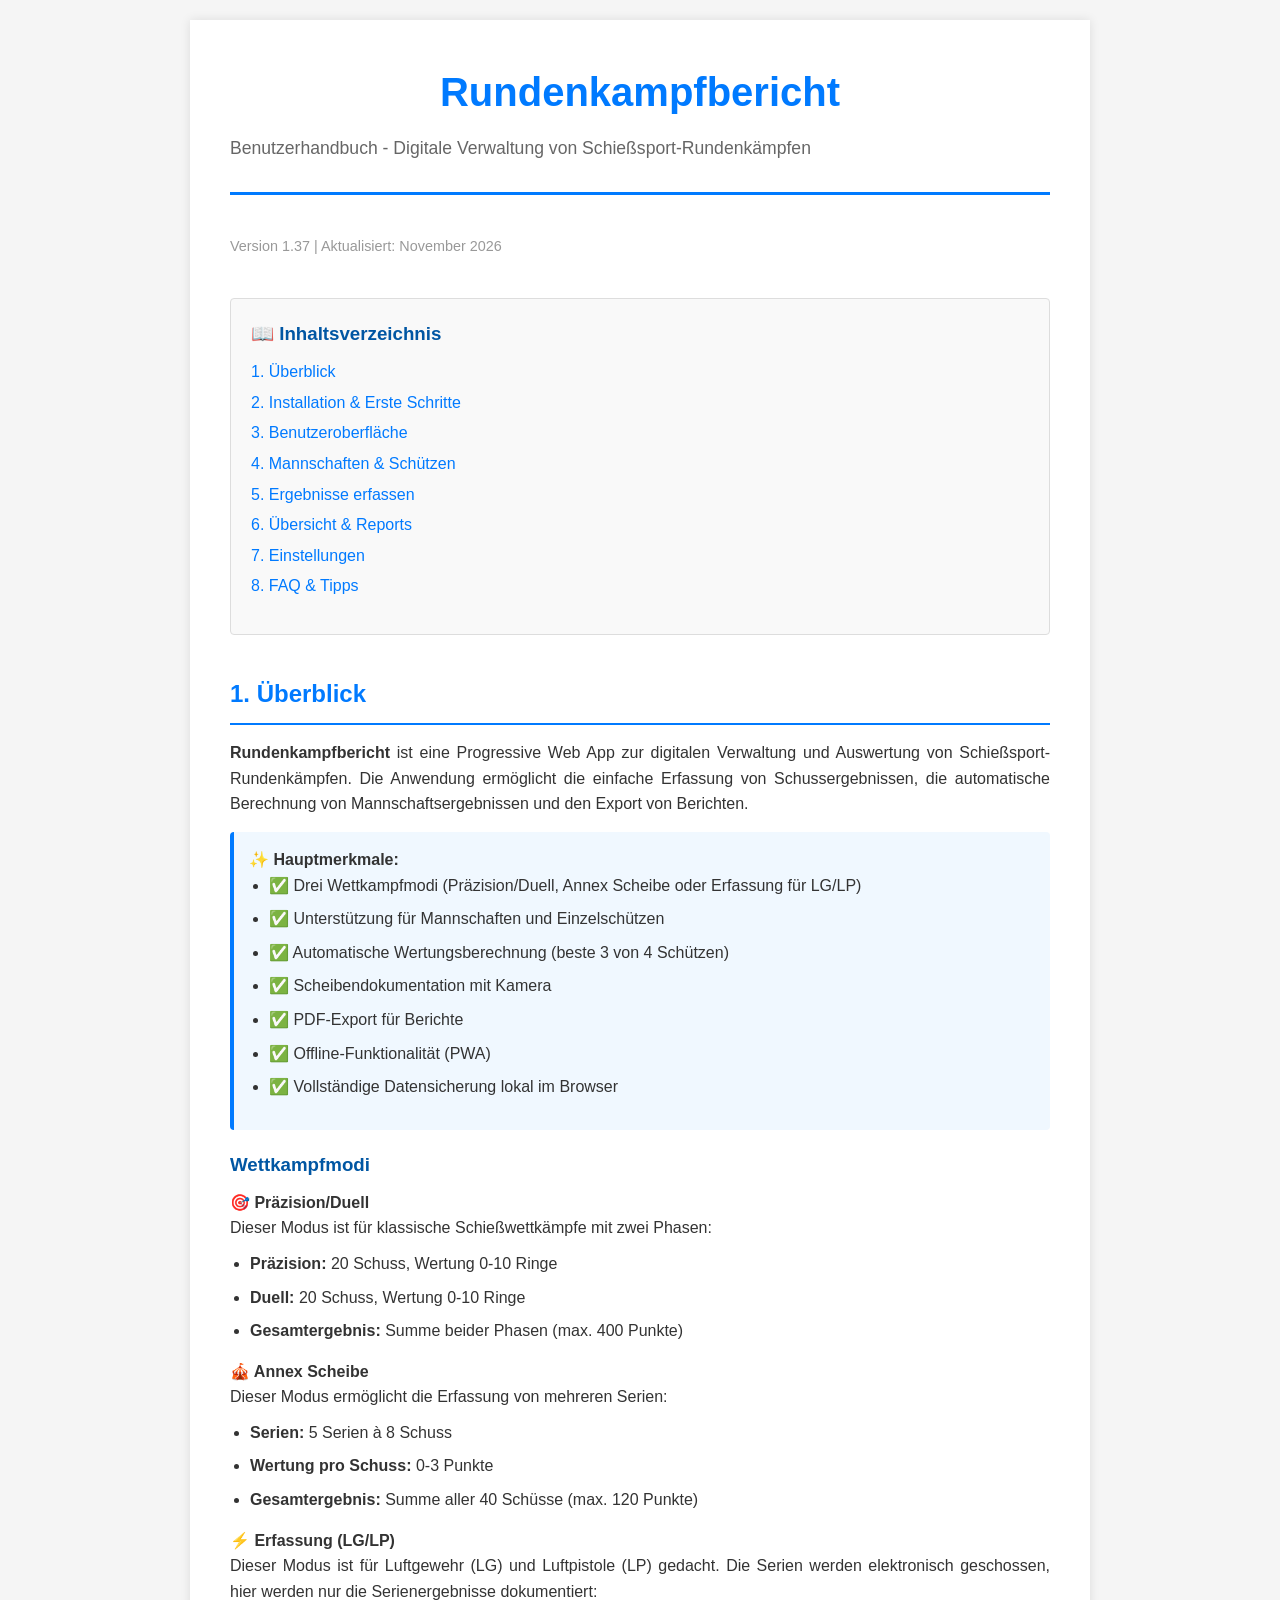
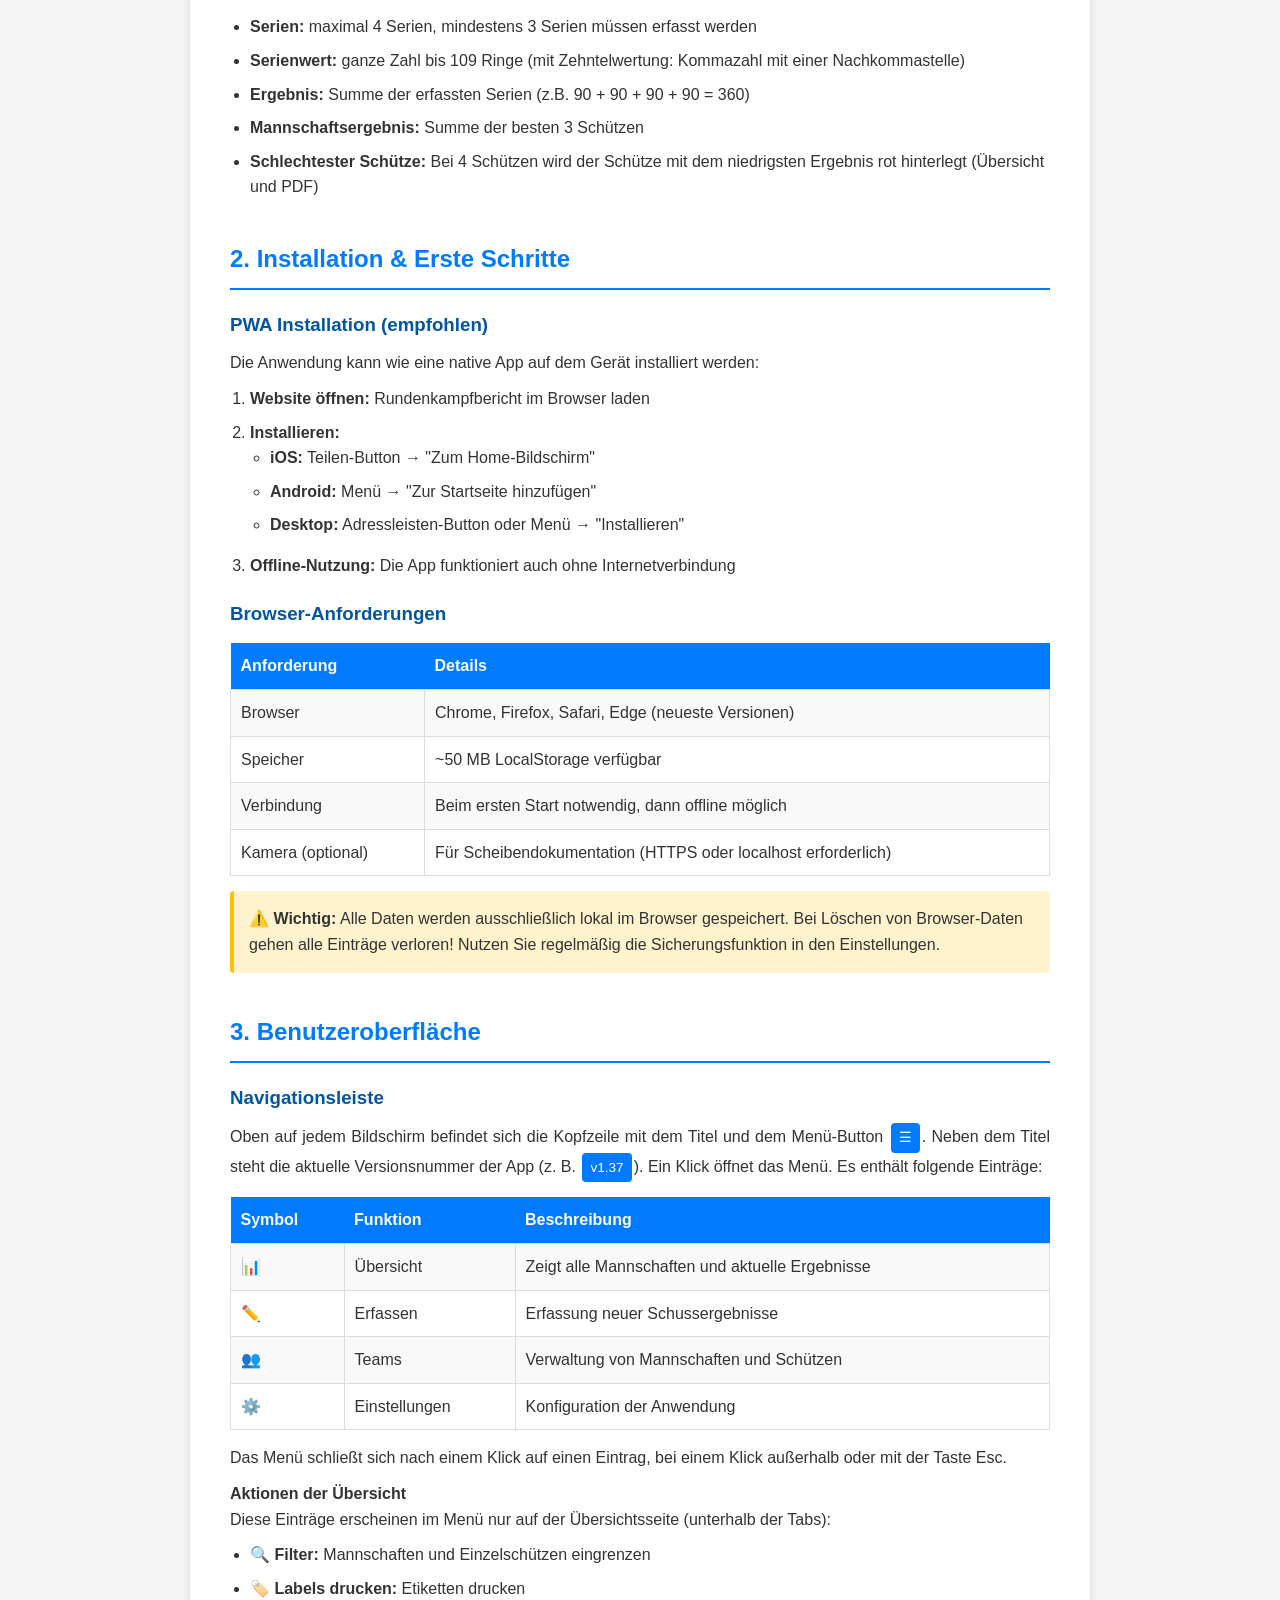
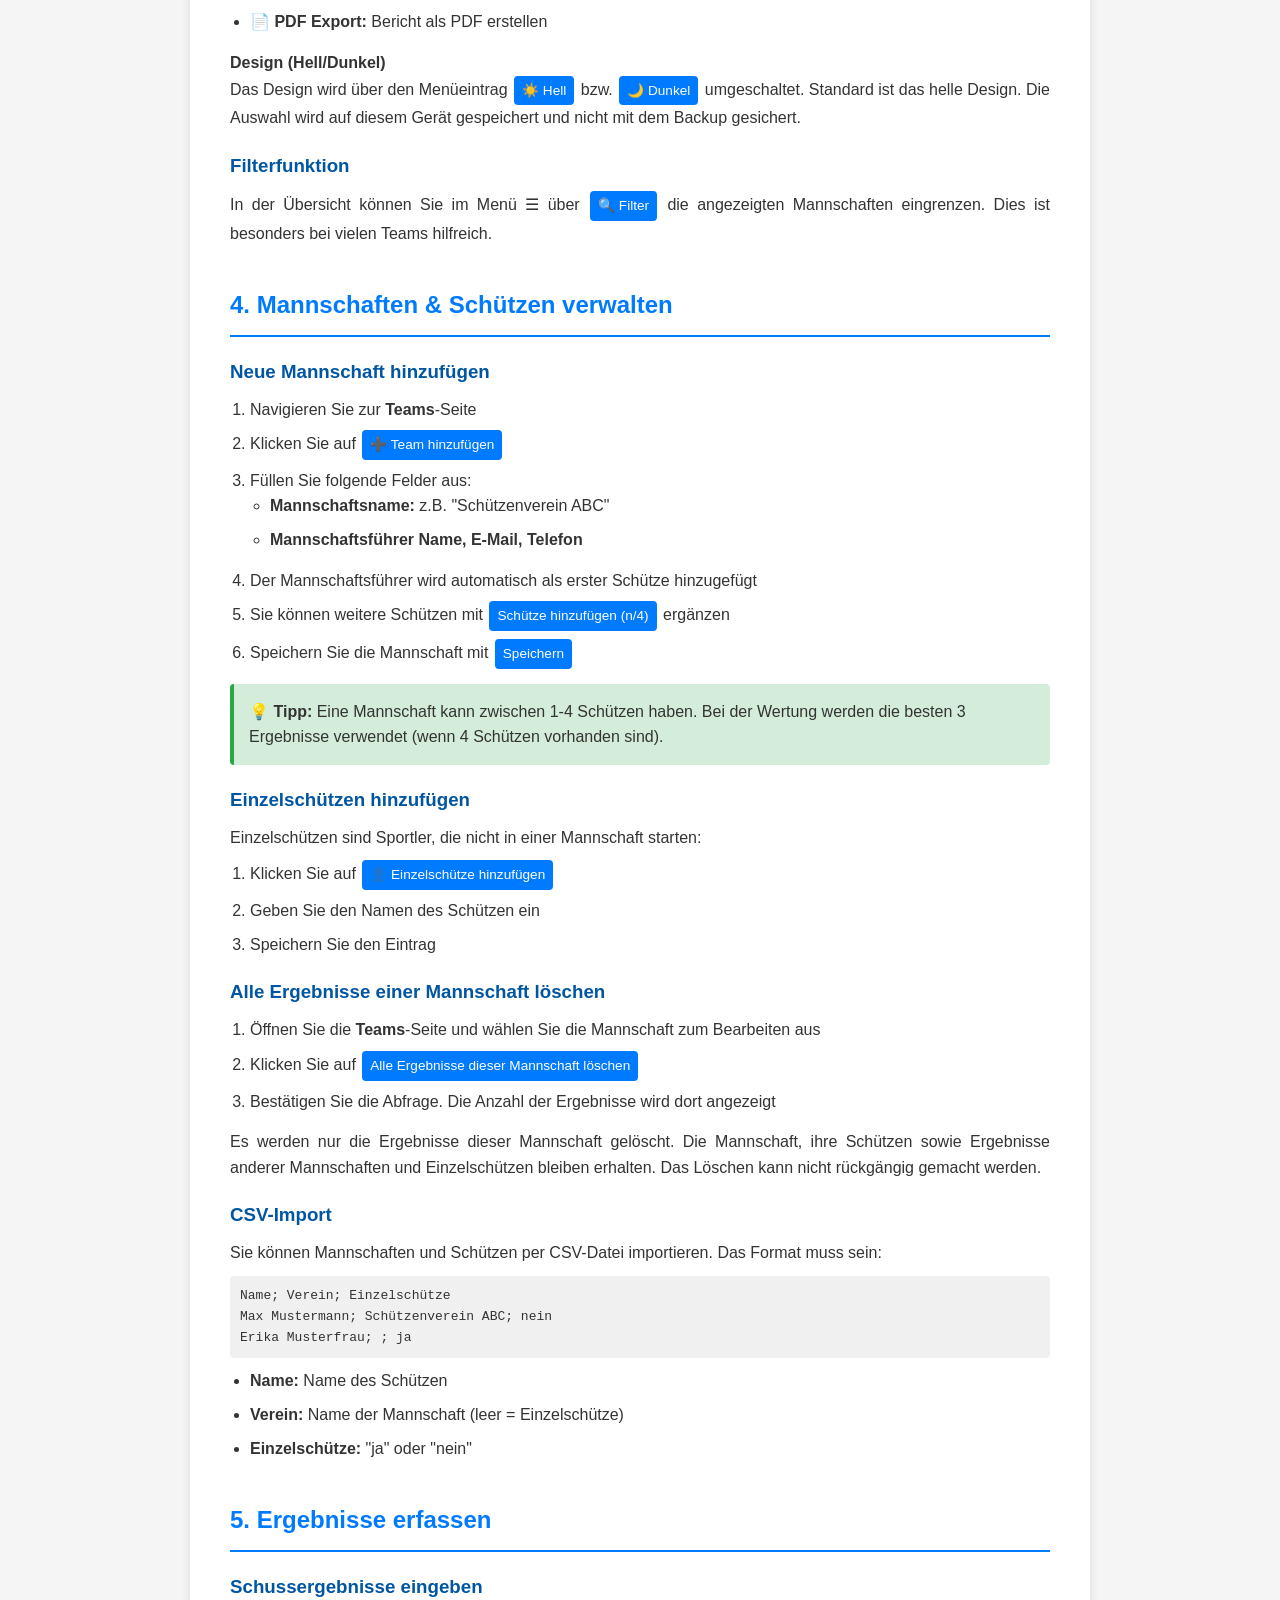
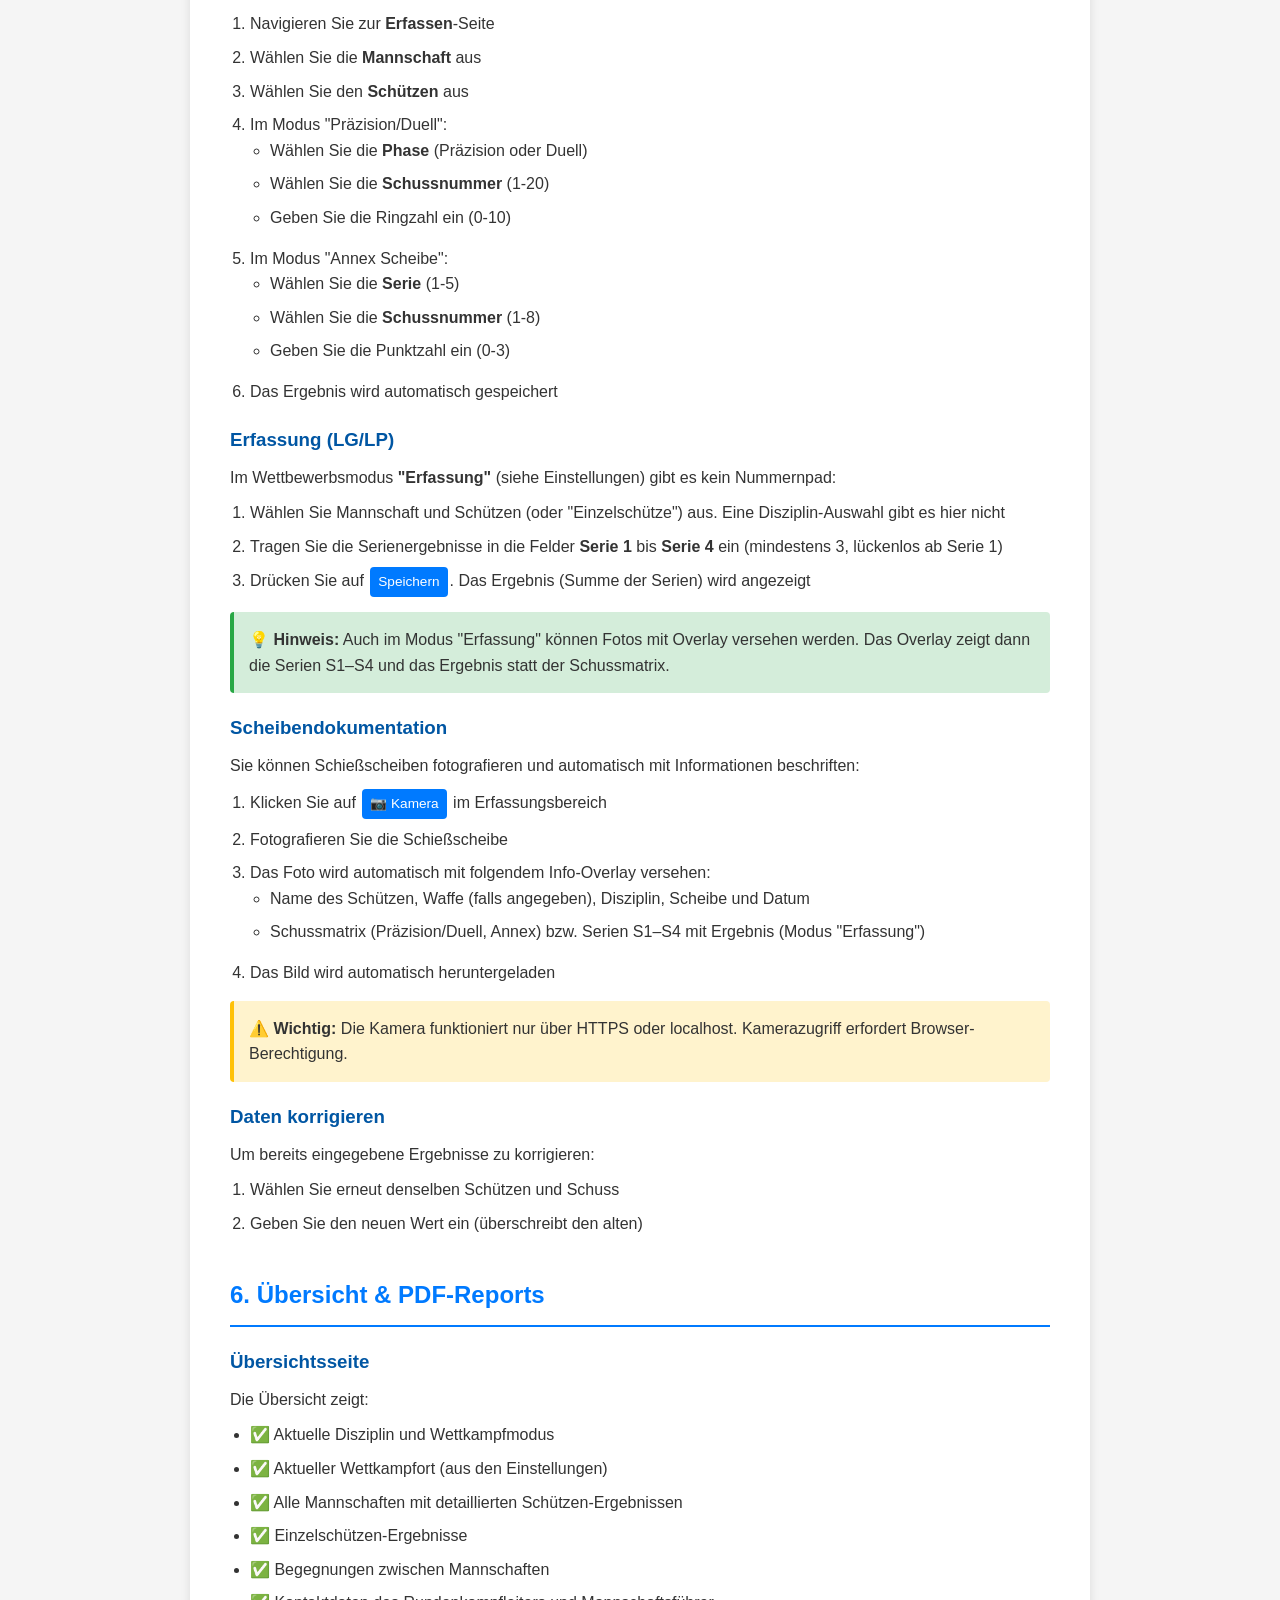
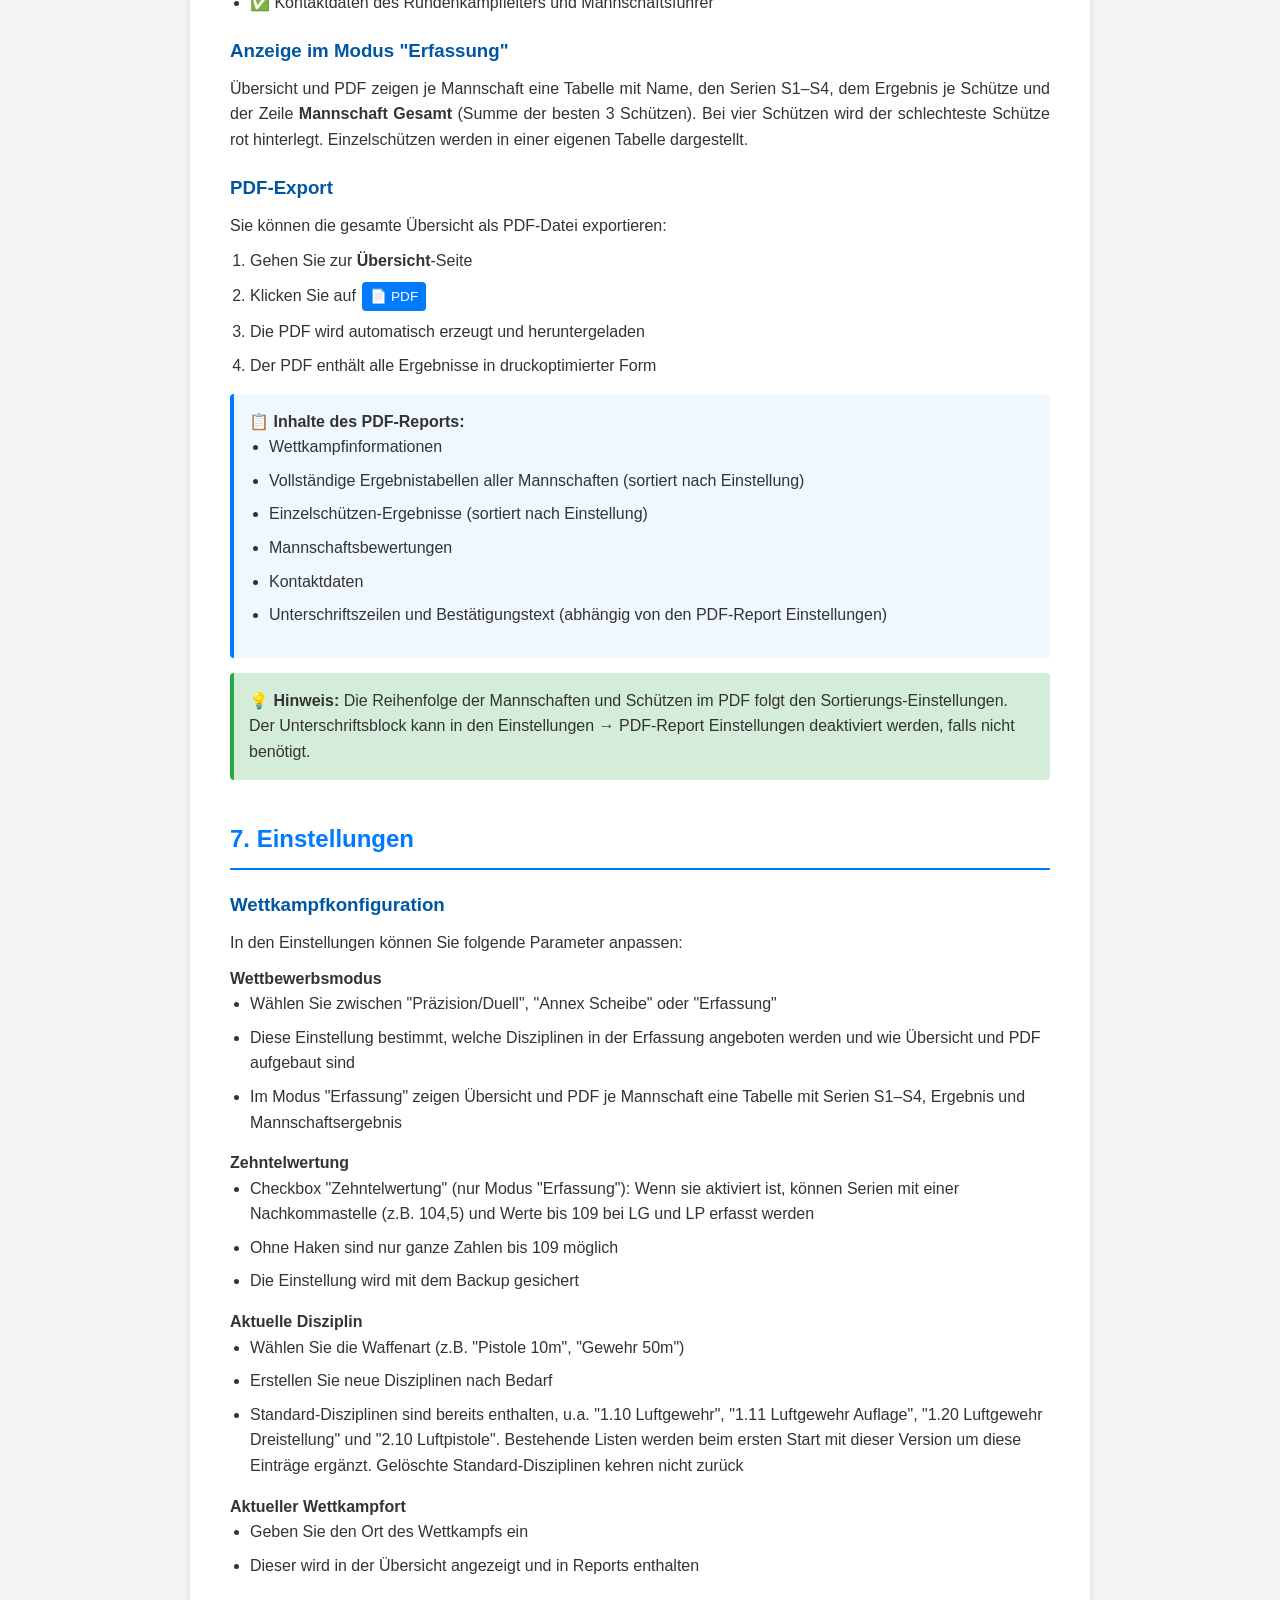
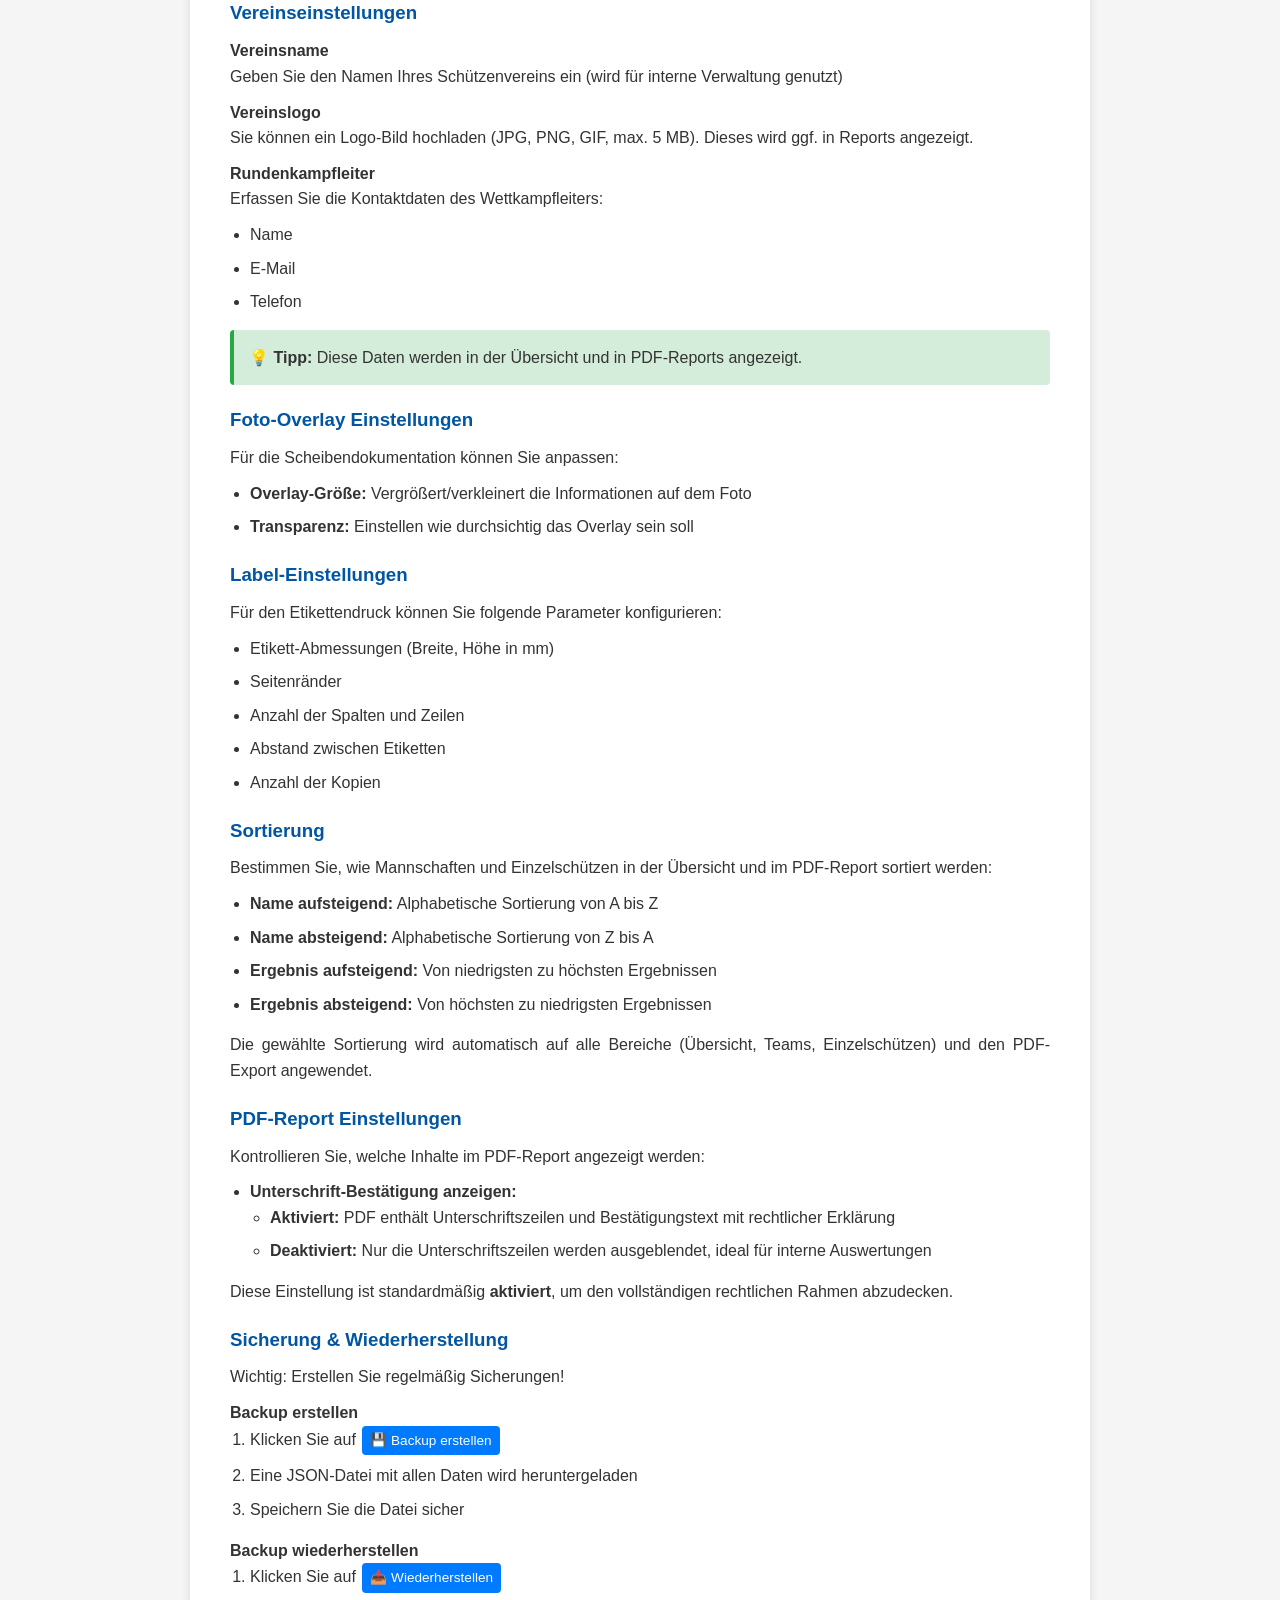
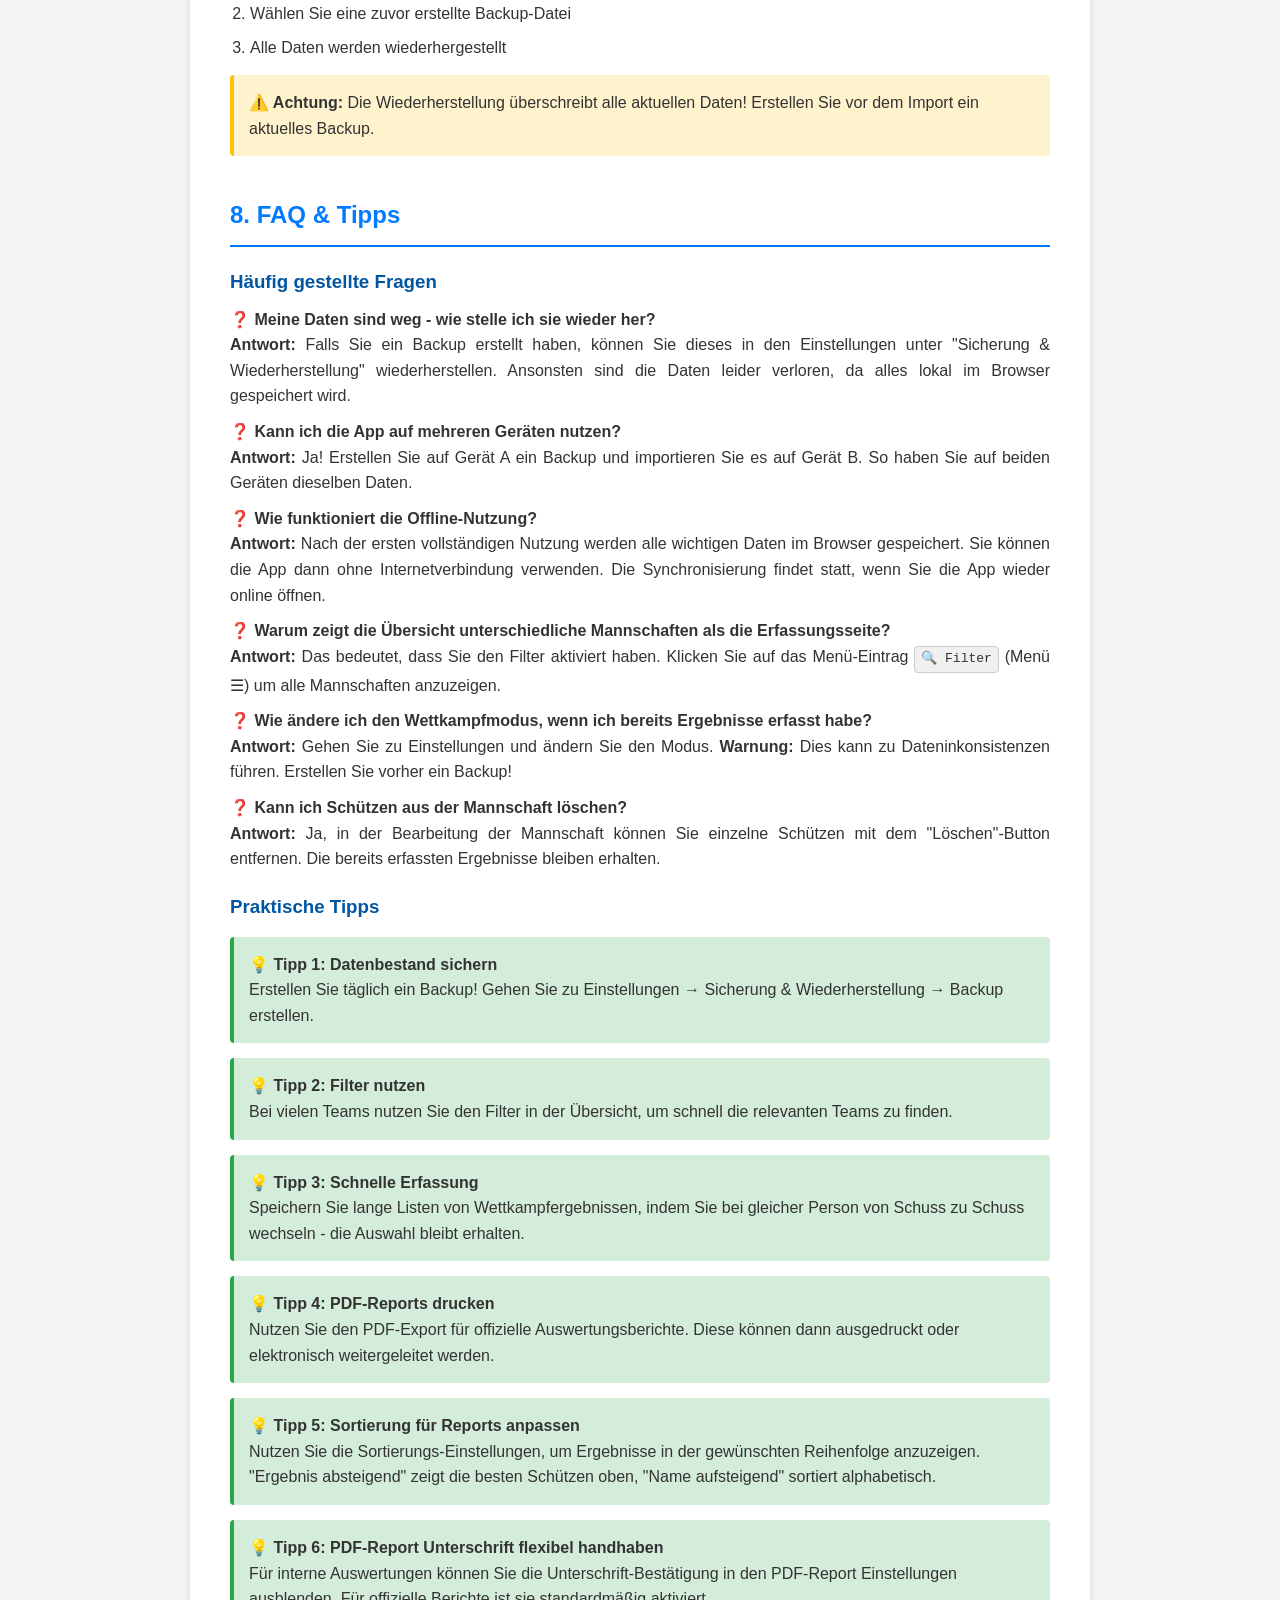
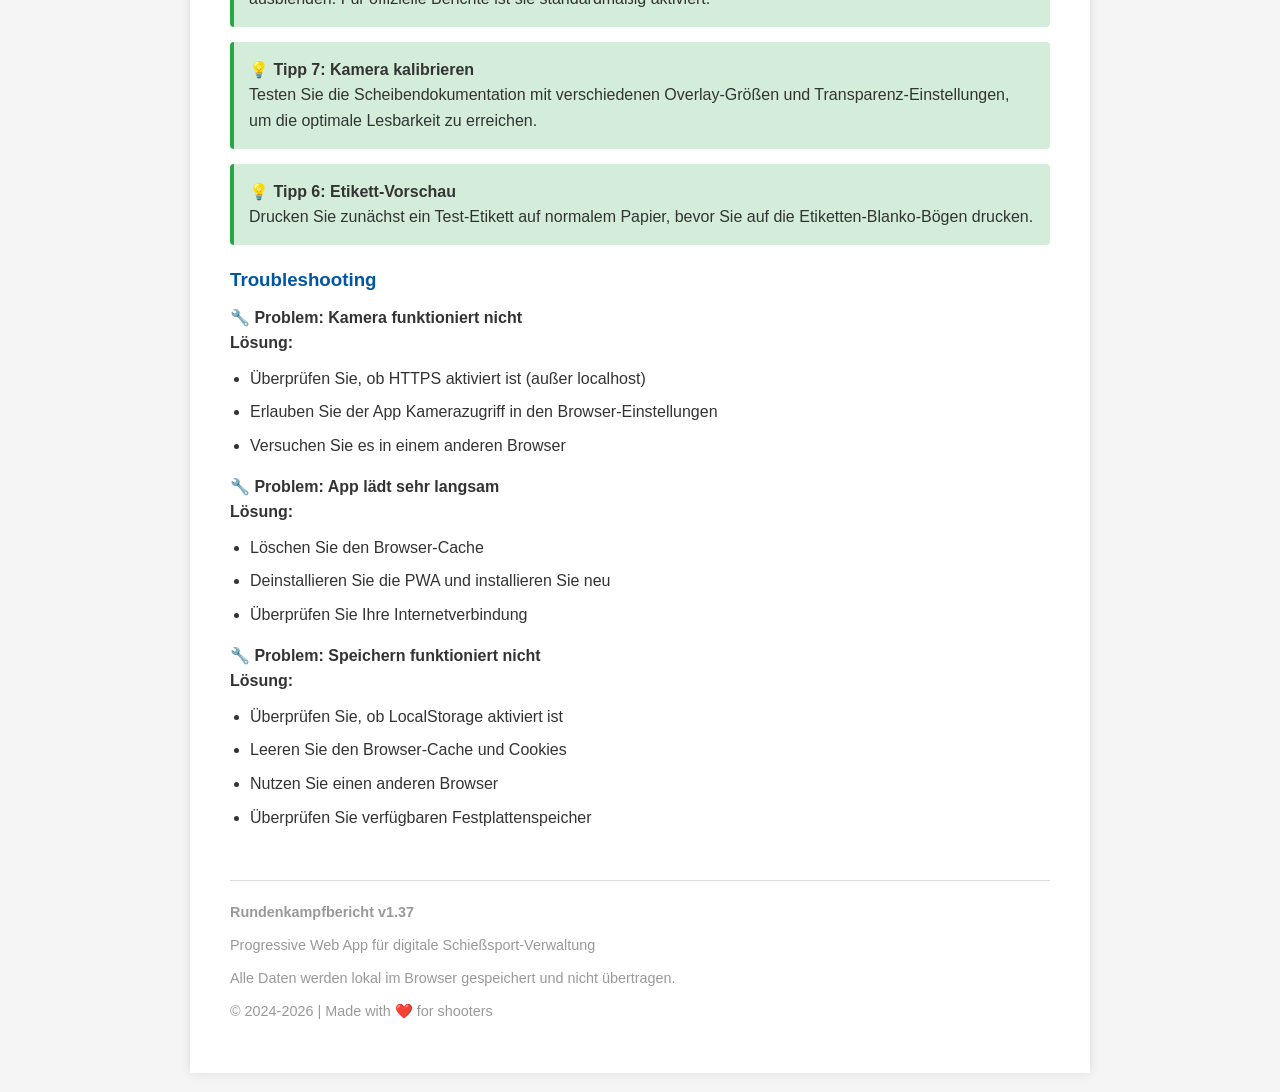
==== commit 87e8cb3d: "feat: Version 1.37 – Erfassung (LG/LP), Sicherheitshärtung, helles Design als Standard - Helles Desi" ====
--- a/BENUTZERHANDBUCH.html
+++ b/BENUTZERHANDBUCH.html
@@ -220,7 +220,7 @@
         </div>
         
         <div class="version">
-            <p>Version 1.36 | Aktualisiert: November 2026</p>
+            <p>Version 1.37 | Aktualisiert: November 2026</p>
         </div>
         
         <div class="toc">
@@ -251,7 +251,7 @@
         <div class="feature">
             <strong>✨ Hauptmerkmale:</strong>
             <ul>
-                <li>✅ Drei Wettkampfmodi (Präzision/Duell, Annex Scheibe oder Elektronisch LG/LP)</li>
+                <li>✅ Drei Wettkampfmodi (Präzision/Duell, Annex Scheibe oder Erfassung für LG/LP)</li>
                 <li>✅ Unterstützung für Mannschaften und Einzelschützen</li>
                 <li>✅ Automatische Wertungsberechnung (beste 3 von 4 Schützen)</li>
                 <li>✅ Scheibendokumentation mit Kamera</li>
@@ -279,7 +279,7 @@
             <li><strong>Gesamtergebnis:</strong> Summe aller 40 Schüsse (max. 120 Punkte)</li>
         </ul>
         
-        <h4>⚡ Elektronisch (LG/LP)</h4>
+        <h4>⚡ Erfassung (LG/LP)</h4>
         <p>Dieser Modus ist für Luftgewehr (LG) und Luftpistole (LP) gedacht. Die Serien werden elektronisch
         geschossen, hier werden nur die Serienergebnisse dokumentiert:</p>
         <ul>
@@ -345,6 +345,7 @@
         
         <h3>Navigationsleiste</h3>
         <p>Oben auf jedem Bildschirm befindet sich die Kopfzeile mit dem Titel und dem Menü-Button <span class="button-label">☰</span>.
+        Neben dem Titel steht die aktuelle Versionsnummer der App (z. B. <span class="button-label">v1.37</span>).
         Ein Klick öffnet das Menü. Es enthält folgende Einträge:</p>
         
         <table>
@@ -387,7 +388,7 @@
         
         <h4>Design (Hell/Dunkel)</h4>
         <p>Das Design wird über den Menüeintrag <span class="button-label">☀️ Hell</span> bzw.
-        <span class="button-label">🌙 Dunkel</span> umgeschaltet. Standard ist das dunkle Design. Die Auswahl wird
+        <span class="button-label">🌙 Dunkel</span> umgeschaltet. Standard ist das helle Design. Die Auswahl wird
         auf diesem Gerät gespeichert und nicht mit dem Backup gesichert.</p>
         
         <h3>Filterfunktion</h3>
@@ -475,8 +476,8 @@
             <li>Das Ergebnis wird automatisch gespeichert</li>
         </ol>
         
-        <h3>Elektronische Erfassung (LG/LP)</h3>
-        <p>Im Wettbewerbsmodus <strong>"Elektronisch (LG/LP)"</strong> (siehe Einstellungen) gibt es kein Nummernpad:</p>
+        <h3>Erfassung (LG/LP)</h3>
+        <p>Im Wettbewerbsmodus <strong>"Erfassung"</strong> (siehe Einstellungen) gibt es kein Nummernpad:</p>
         <ol>
             <li>Wählen Sie Mannschaft und Schützen (oder "Einzelschütze") aus. Eine Disziplin-Auswahl gibt es hier nicht</li>
             <li>Tragen Sie die Serienergebnisse in die Felder <strong>Serie 1</strong> bis <strong>Serie 4</strong> ein
@@ -484,7 +485,7 @@
             <li>Drücken Sie auf <span class="button-label">Speichern</span>. Das Ergebnis (Summe der Serien) wird angezeigt</li>
         </ol>
         <div class="tip">
-            <strong>💡 Hinweis:</strong> Die Scheibendokumentation ist für die elektronische Erfassung nicht vorgesehen.
+            <strong>💡 Hinweis:</strong> Auch im Modus "Erfassung" können Fotos mit Overlay versehen werden. Das Overlay zeigt dann die Serien S1–S4 und das Ergebnis statt der Schussmatrix.
         </div>
         
         <h3>Scheibendokumentation</h3>
@@ -495,9 +496,8 @@
             <li>Fotografieren Sie die Schießscheibe</li>
             <li>Das Foto wird automatisch mit folgendem Info-Overlay versehen:
                 <ul>
-                    <li>Mannschaftsname</li>
-                    <li>Schützenname</li>
-                    <li>Datum und Uhrzeit</li>
+                    <li>Name des Schützen, Waffe (falls angegeben), Disziplin, Scheibe und Datum</li>
+                    <li>Schussmatrix (Präzision/Duell, Annex) bzw. Serien S1–S4 mit Ergebnis (Modus "Erfassung")</li>
                 </ul>
             </li>
             <li>Das Bild wird automatisch heruntergeladen</li>
@@ -530,7 +530,7 @@
             <li>✅ Kontaktdaten des Rundenkampfleiters und Mannschaftsführer</li>
         </ul>
         
-        <h3>Anzeige im Modus "Elektronisch (LG/LP)"</h3>
+        <h3>Anzeige im Modus "Erfassung"</h3>
         <p>Übersicht und PDF zeigen je Mannschaft eine Tabelle mit Name, den Serien S1–S4, dem Ergebnis je Schütze
         und der Zeile <strong>Mannschaft Gesamt</strong> (Summe der besten 3 Schützen). Bei vier Schützen wird der
         schlechteste Schütze rot hinterlegt.
@@ -572,16 +572,16 @@
         
         <h4>Wettbewerbsmodus</h4>
         <ul>
-            <li>Wählen Sie zwischen "Präzision/Duell", "Annex Scheibe" oder "Elektronisch (LG/LP)"</li>
+            <li>Wählen Sie zwischen "Präzision/Duell", "Annex Scheibe" oder "Erfassung"</li>
             <li>Diese Einstellung bestimmt, welche Disziplinen in der Erfassung angeboten werden und wie Übersicht und PDF aufgebaut sind</li>
-            <li>Im Modus "Elektronisch (LG/LP)" zeigen Übersicht und PDF je Mannschaft eine Tabelle mit Serien S1–S4, Ergebnis und Mannschaftsergebnis</li>
+            <li>Im Modus "Erfassung" zeigen Übersicht und PDF je Mannschaft eine Tabelle mit Serien S1–S4, Ergebnis und Mannschaftsergebnis</li>
         </ul>
         
         <h4>Zehntelwertung</h4>
         <ul>
-            <li>Schalter für den Modus "Elektronisch (LG/LP)": Wenn er eingeschaltet ist, können Serien mit einer Nachkommastelle
+            <li>Checkbox "Zehntelwertung" (nur Modus "Erfassung"): Wenn sie aktiviert ist, können Serien mit einer Nachkommastelle
             (z.B. 104,5) und Werte bis 109 bei LG und LP erfasst werden</li>
-            <li>Ohne Schalter sind nur ganze Zahlen bis 109 möglich</li>
+            <li>Ohne Haken sind nur ganze Zahlen bis 109 möglich</li>
             <li>Die Einstellung wird mit dem Backup gesichert</li>
         </ul>
         
@@ -791,7 +791,7 @@
         <!-- FOOTER -->
         <div class="page-break"></div>
         <footer>
-            <p><strong>Rundenkampfbericht v1.36</strong></p>
+            <p><strong>Rundenkampfbericht v1.37</strong></p>
             <p>Progressive Web App für digitale Schießsport-Verwaltung</p>
             <p>Alle Daten werden lokal im Browser gespeichert und nicht übertragen.</p>
             <p>© 2024-2026 | Made with ❤️ for shooters</p>
